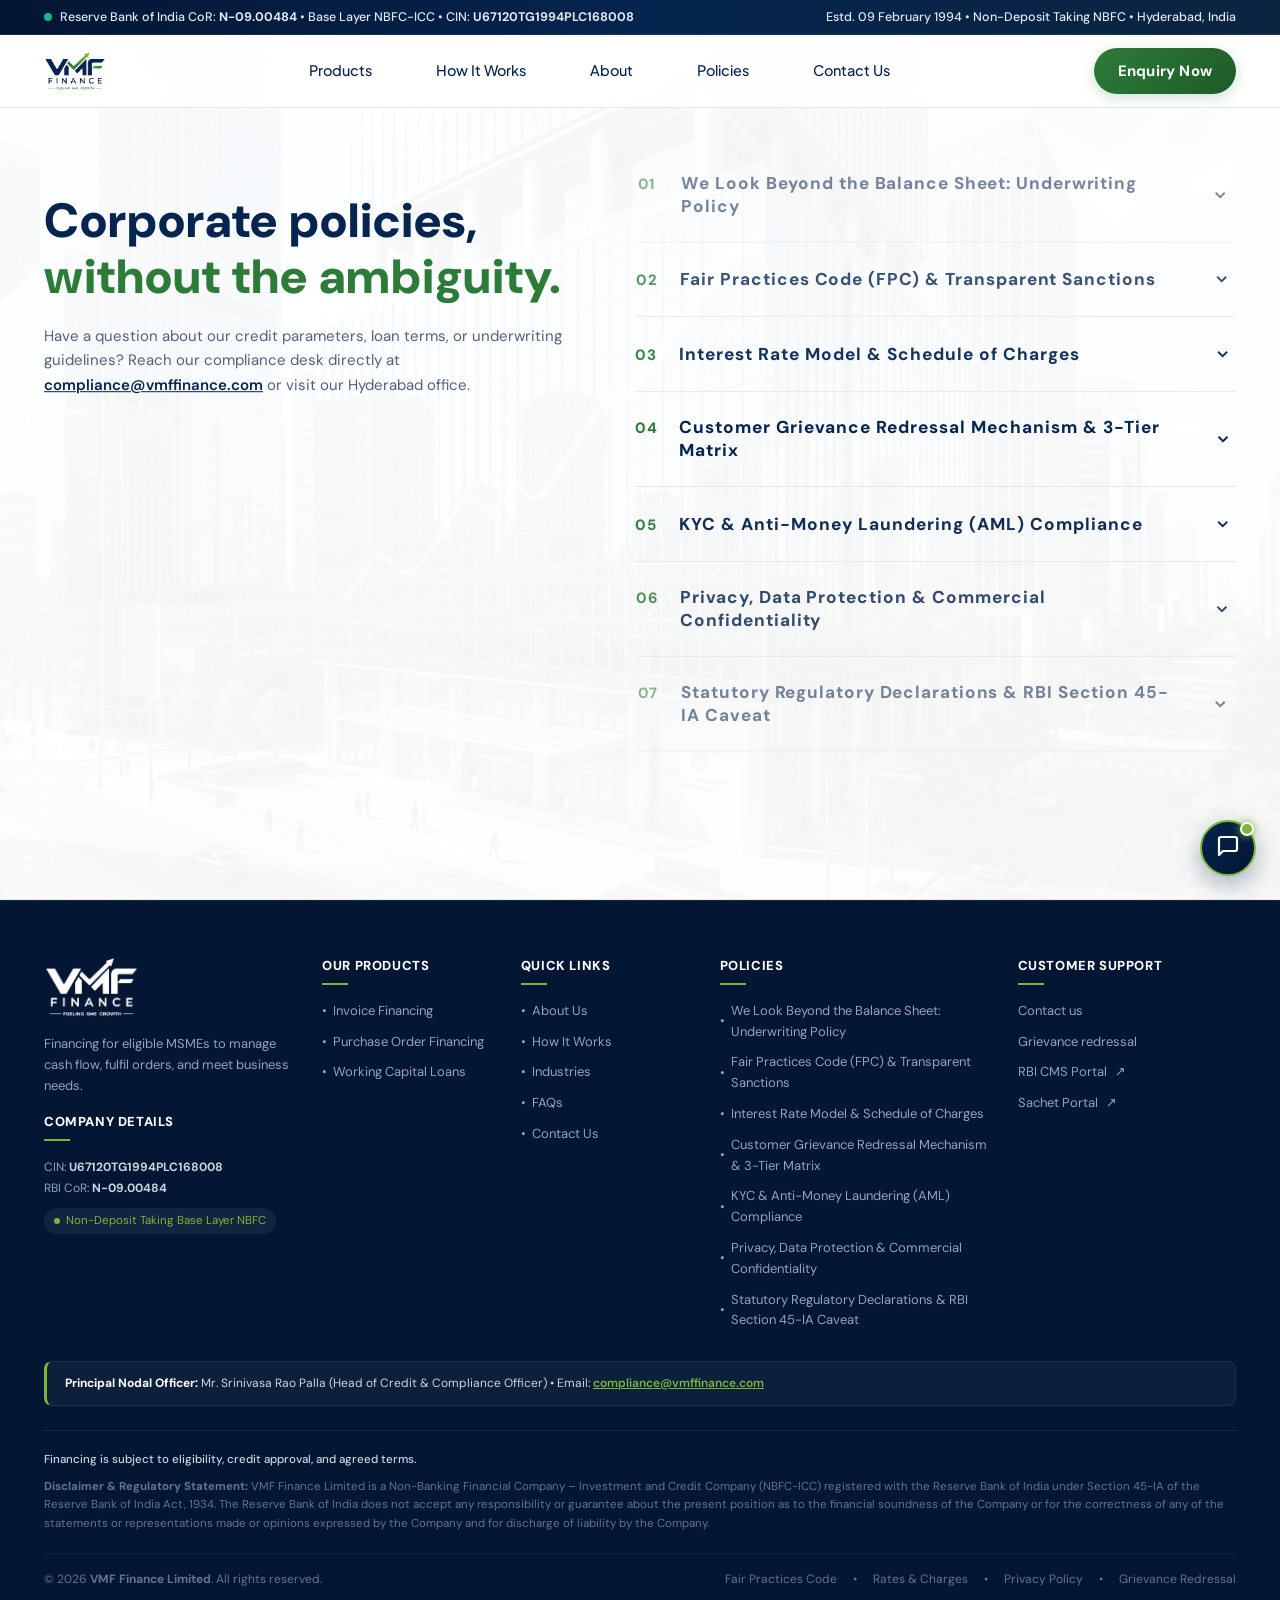
==== policies.html @ e8749fa3 "feat: complete modern fintech redesign for VMF Finance with Vercel configuration" ====
<!DOCTYPE html>
<html lang="en">
<head>
  <meta charset="UTF-8">
  <meta name="viewport" content="width=device-width, initial-scale=1.0">
  <title>Corporate Policies & Governance | VMF Finance Limited</title>
  <meta name="description" content="Official Corporate Policies, Fair Practices Code, Credit Underwriting Framework, and Grievance Redressal Mechanism of VMF Finance Limited, an RBI-registered NBFC-ICC.">
  <link rel="preconnect" href="https://fonts.googleapis.com">
  <link rel="preconnect" href="https://fonts.gstatic.com" crossorigin>
  <link href="https://fonts.googleapis.com/css2?family=DM+Sans:ital,opsz,wght@0,9..40,100..1000;1,9..40,100..1000&family=Plus+Jakarta+Sans:wght@400;500;600;700;800&display=swap" rel="stylesheet">
  <link rel="icon" type="image/svg+xml" href="favicon.svg">
  <link rel="stylesheet" href="styles.css">
  <link rel="stylesheet" href="fintech-modern.css">
  <script>
    if ('scrollRestoration' in history) {
      history.scrollRestoration = 'manual';
    }
    function handlePolicyHash() {
      if (window.location.hash) {
        try {
          const target = document.querySelector(window.location.hash);
          if (target && target.classList.contains('arc-accordion-item')) {
            document.querySelectorAll('.arc-accordion-item.open').forEach(el => el.classList.remove('open'));
            target.classList.add('open');
            setTimeout(() => {
              target.scrollIntoView({ behavior: 'smooth', block: 'center' });
            }, 300);
          }
        } catch (e) {}
      }
    }
    window.addEventListener('DOMContentLoaded', handlePolicyHash);
    window.addEventListener('hashchange', handlePolicyHash);
  </script>
</head>
<body>

  <!-- Fixed Header Wrapper: Transparent Navbar with Fixed Position on Scroll -->
  <div class="site-header-fixed" id="siteHeader">
    <!-- Top Regulatory Strip (Identical to Homepage) -->
    <aside class="top-strip">
      <div class="container top-flex">
        <div class="reg-tag">
          <span class="reg-dot"></span>
          <span>Reserve Bank of India CoR: <strong>N-09.00484</strong> • Base Layer NBFC-ICC • CIN: <strong>U67120TG1994PLC168008</strong></span>
        </div>
        <div>Estd. 09 February 1994 • Non-Deposit Taking NBFC • Hyderabad, India</div>
      </div>
    </aside>

    <!-- Fixed Navbar (Transparent Background, Persistent on Scroll) -->
    <header class="main-nav" id="mainNavbar">
      <div class="container nav-flex">
        <a href="index.html" class="brand" title="VMF Finance Limited">
          <img src="assets/vmf-logo-transparent.png" alt="VMF Finance Limited" class="brand-logo-img">
        </a>
        <nav class="nav-links" id="mainNavLinks">
          <a href="index.html#products" onclick="closeMobileNav()">Products</a>
          <a href="index.html#how-we-finance" onclick="closeMobileNav()">How It Works</a>
          <a href="index.html#about" onclick="closeMobileNav()">About</a>
          <a href="policies.html" class="active">Policies</a>
          <a href="index.html#contact" onclick="closeMobileNav()">Contact Us</a>
        </nav>
        <div class="nav-actions">
          <a href="index.html#contact" class="btn-cta header-enquiry-btn" style="text-decoration: none;"><span>Enquiry Now</span></a>
          <button class="mobile-toggle-btn" id="mobileToggleBtn" onclick="toggleMobileNav()" aria-label="Toggle navigation menu">
            <svg class="icon-hamburger" width="22" height="22" viewBox="0 0 24 24" fill="none" stroke="currentColor" stroke-width="2.2"><line x1="3" y1="6" x2="21" y2="6"/><line x1="3" y1="12" x2="21" y2="12"/><line x1="3" y1="18" x2="21" y2="18"/></svg>
            <svg class="icon-close" width="22" height="22" viewBox="0 0 24 24" fill="none" stroke="currentColor" stroke-width="2.2" style="display: none;"><line x1="18" y1="6" x2="6" y2="18"/><line x1="6" y1="6" x2="18" y2="18"/></svg>
          </button>
        </div>
      </div>
    </header>
  </div>

  <!-- ============================================================
       EXECUTIVE SPLIT ACCORDION POLICY SECTION (HOMEPAGE LIGHT STYLE)
       ============================================================ -->
  <main class="arc-split-section" id="policies">
    <div class="container">
      <div class="arc-split-grid">
        
        <!-- Left Column: Sticky Editorial Heading & Support Help -->
        <div class="arc-sticky-left">
          <h1 class="arc-headline">
            <span class="arc-headline-line">Corporate policies,</span>
            <span class="arc-headline-line arc-headline-highlight">without the ambiguity.</span>
          </h1>
          <p class="arc-subtext">
            Have a question about our credit parameters, loan terms, or underwriting guidelines? Reach our compliance desk directly at <a href="mailto:compliance@vmffinance.com">compliance@vmffinance.com</a> or visit our Hyderabad office.
          </p>

        </div>

        <!-- Right Column: Numbered Accordion List (01 to 07) (Dim-to-Bright Focus) -->
        <reveal-wrapper mode="focus" selector=".arc-accordion-item" class="arc-accordion-list">

          <!-- 01: Credit & Underwriting Policy -->
          <div class="arc-accordion-item" id="underwriting-policy">
            <button class="arc-accordion-header" onclick="toggleArcItem(this)">
              <div class="arc-title-group">
                <span class="arc-item-num">01</span>
                <h3 class="arc-item-title">We Look Beyond the Balance Sheet: Underwriting Policy</h3>
              </div>
              <div class="arc-chevron">
                <svg width="18" height="18" viewBox="0 0 24 24" fill="none" stroke="currentColor" stroke-width="2.5"><polyline points="6 9 12 15 18 9"/></svg>
              </div>
            </button>
            <div class="arc-accordion-body">
              <div class="arc-inner-clause">
                <strong>Cash-Flow & Transaction Discipline:</strong>
                A business's ability to generate cash flow, fulfil orders, collect receivables and meet repayment obligations is central to a sound credit assessment. VMF evaluates relevant commercial transactions, financial performance, banking conduct, buyer relationships and other applicable credit parameters.
              </div>
              <div class="arc-inner-clause">
                <strong>Multi-Factor Evaluation Criteria:</strong>
                We assess genuine commercial delivery proof, debtor creditworthiness, 12-month banking conduct, and cash-flow turnaround speed rather than relying solely on arbitrary physical real-estate collateral.
              </div>
              <div class="arc-inner-clause" style="font-size: 12.5px; color: var(--text-muted); background: var(--bg); padding: 12px; border-radius: 8px; border: 1px dashed var(--border); line-height: 1.5;">
                *Security, personal/corporate guarantees, receivable assignment and other credit support may be required depending on the facility structure. Every financing proposal is subject to due diligence, eligibility criteria, credit sanction, and mutually agreed documentation.
              </div>
            </div>
          </div>

          <!-- 02: Fair Practices Code & Transparent Sanction Standards -->
          <div class="arc-accordion-item" id="fair-practices-code">
            <button class="arc-accordion-header" onclick="toggleArcItem(this)">
              <div class="arc-title-group">
                <span class="arc-item-num">02</span>
                <h3 class="arc-item-title">Fair Practices Code (FPC) & Transparent Sanctions</h3>
              </div>
              <div class="arc-chevron">
                <svg width="18" height="18" viewBox="0 0 24 24" fill="none" stroke="currentColor" stroke-width="2.5"><polyline points="6 9 12 15 18 9"/></svg>
              </div>
            </button>
            <div class="arc-accordion-body">
              <div class="arc-inner-clause">
                <strong>Transparent Sanction Terms Mandate:</strong>
                Prior to executing any credit arrangement, every eligible borrower receives an individualized sanction schedule disclosing the sanctioned limit, effective Annual Percentage Rate (APR), itemized fees, tenure, and transparent repayment schedules. There are zero hidden costs.
              </div>
              <div class="arc-inner-clause">
                <strong>Non-Discriminatory & Transparent Lending:</strong>
                VMF does not discriminate on grounds of gender, caste, religion, or community. Loan terms and communications are provided in clear, understandable language.
              </div>
              <div class="arc-inner-clause">
                <strong>Ethical Recovery Standards:</strong>
                All collections and client communications are conducted strictly during standard business hours (08:00 to 19:00). We adhere to non-coercive recovery practices that strictly respect borrower dignity and personal privacy.
              </div>
            </div>
          </div>

          <!-- 03: Interest Rate Model & Schedule of Charges -->
          <div class="arc-accordion-item" id="interest-rate-policy">
            <button class="arc-accordion-header" onclick="toggleArcItem(this)">
              <div class="arc-title-group">
                <span class="arc-item-num">03</span>
                <h3 class="arc-item-title">Interest Rate Model & Schedule of Charges</h3>
              </div>
              <div class="arc-chevron">
                <svg width="18" height="18" viewBox="0 0 24 24" fill="none" stroke="currentColor" stroke-width="2.5"><polyline points="6 9 12 15 18 9"/></svg>
              </div>
            </button>
            <div class="arc-accordion-body">
              <div class="arc-inner-clause">
                <strong>Risk-Graduated Pricing:</strong>
                Interest rates are determined using a disciplined risk-based pricing framework incorporating cost of funds, borrower risk rating, transaction liquidity, and underlying debtor credit enhancement.
              </div>
              <div class="arc-inner-clause">
                <strong>Schedule of Indicative Charges:</strong>
                <div class="arc-table-responsive">
                  <table class="arc-table-light">
                    <thead>
                      <tr>
                        <th>Component</th>
                        <th>Computation Basis</th>
                        <th>Disclosure Standard</th>
                      </tr>
                    </thead>
                    <tbody>
                      <tr>
                        <td><strong>Interest Rate</strong></td>
                        <td>Annualized percentage tied to risk tier</td>
                        <td>Explicitly disclosed in Sanction Letter</td>
                      </tr>
                      <tr>
                        <td><strong>Processing Fee</strong></td>
                        <td>One-time upfront fee on sanctioned facility</td>
                        <td>Deducted upon disbursement or paid pre-closing</td>
                      </tr>
                      <tr>
                        <td><strong>Statutory Charges</strong></td>
                        <td>Stamp duty, Franking & ROC filing</td>
                        <td>At actuals backed by statutory receipts</td>
                      </tr>
                      <tr>
                        <td><strong>Default Charges</strong></td>
                        <td>Reasonable penal charges on overdue amounts</td>
                        <td>Non-compounded; no capitalization into principal</td>
                      </tr>
                    </tbody>
                  </table>
                </div>
              </div>
              <div class="arc-inner-clause">
                <strong>Fair Lending Regulatory Compliance:</strong>
                In strict compliance with RBI circulars on Fair Lending Practice, penalty for delayed payment is levied strictly as 'penal charges' and not as compounded penal interest added to the loan balance.
              </div>
            </div>
          </div>

          <!-- 04: Customer Grievance Redressal Mechanism & 3-Tier Escalation -->
          <div class="arc-accordion-item" id="grievance-redressal">
            <button class="arc-accordion-header" onclick="toggleArcItem(this)">
              <div class="arc-title-group">
                <span class="arc-item-num">04</span>
                <h3 class="arc-item-title">Customer Grievance Redressal Mechanism & 3-Tier Matrix</h3>
              </div>
              <div class="arc-chevron">
                <svg width="18" height="18" viewBox="0 0 24 24" fill="none" stroke="currentColor" stroke-width="2.5"><polyline points="6 9 12 15 18 9"/></svg>
              </div>
            </button>
            <div class="arc-accordion-body">
              <div class="arc-inner-clause">
                <strong>Structured 3-Tier Escalation Architecture:</strong>
                Borrowers may escalate unresolved queries, service issues, or dispute matters through our formal escalation framework:
              </div>
              <div class="arc-inner-clause">
                <div class="arc-table-responsive">
                  <table class="arc-table-light">
                    <thead>
                      <tr>
                        <th>Escalation Level</th>
                        <th>Designated Authority & Contact</th>
                        <th>Resolution SLA</th>
                      </tr>
                    </thead>
                    <tbody>
                      <tr>
                        <td><strong>Level 1: Operations Support</strong></td>
                        <td>Branch Desk / Operations Email:<br><code style="color: var(--green); font-weight: 700; background: var(--green-light); padding: 2px 6px; border-radius: 4px;">operations@vmffinance.com</code></td>
                        <td>Within 7 Working Days</td>
                      </tr>
                      <tr>
                        <td><strong>Level 2: Principal Nodal Officer</strong></td>
                        <td>
                          <strong>Mr. Srinivasa Rao Palla</strong> (Head of Credit & Compliance Officer)<br>
                          Email: <code style="color: var(--green); font-weight: 700; background: var(--green-light); padding: 2px 6px; border-radius: 4px;">compliance@vmffinance.com</code><br>
                          5th Floor, The Park View, Gachibowli, Hyderabad – 500032
                        </td>
                        <td>Within 15 Working Days</td>
                      </tr>
                      <tr>
                        <td><strong>Level 3: RBI Ombudsman</strong></td>
                        <td>
                          Reserve Bank of India Integrated Ombudsman Scheme<br>
                          Complaint Management System (CMS): <a href="https://cms.rbi.org.in" target="_blank" rel="noopener" style="color: var(--navy); text-decoration: underline; font-weight: 600;">https://cms.rbi.org.in</a>
                        </td>
                        <td>If unresolved within 30 days</td>
                      </tr>
                    </tbody>
                  </table>
                </div>
              </div>
            </div>
          </div>

          <!-- 05: KYC & Anti-Money Laundering (AML) Compliance -->
          <div class="arc-accordion-item" id="kyc-aml-policy">
            <button class="arc-accordion-header" onclick="toggleArcItem(this)">
              <div class="arc-title-group">
                <span class="arc-item-num">05</span>
                <h3 class="arc-item-title">KYC & Anti-Money Laundering (AML) Compliance</h3>
              </div>
              <div class="arc-chevron">
                <svg width="18" height="18" viewBox="0 0 24 24" fill="none" stroke="currentColor" stroke-width="2.5"><polyline points="6 9 12 15 18 9"/></svg>
              </div>
            </button>
            <div class="arc-accordion-body">
              <div class="arc-inner-clause">
                <strong>Customer Due Diligence (CDD) Standards:</strong>
                VMF complies with the Prevention of Money Laundering Act (PMLA), 2002 and RBI KYC Master Directions. Prior to credit sanction, all applicants must submit verified business registration (Certificate of Incorporation / Partnership Deed / Udyam Certificate), PAN, GSTIN, registered address proof, and identify Natural Persons qualifying as Ultimate Beneficial Owners (UBO).
              </div>
              <div class="arc-inner-clause">
                <strong>Ongoing Transaction Monitoring:</strong>
                Credit facilities are disbursed and repaid solely through verifiable institutional banking channels to prevent financial fraud and ensure complete commercial authenticity.
              </div>
            </div>
          </div>

          <!-- 06: Privacy, Data Protection & Commercial Confidentiality -->
          <div class="arc-accordion-item" id="privacy-policy">
            <button class="arc-accordion-header" onclick="toggleArcItem(this)">
              <div class="arc-title-group">
                <span class="arc-item-num">06</span>
                <h3 class="arc-item-title">Privacy, Data Protection & Commercial Confidentiality</h3>
              </div>
              <div class="arc-chevron">
                <svg width="18" height="18" viewBox="0 0 24 24" fill="none" stroke="currentColor" stroke-width="2.5"><polyline points="6 9 12 15 18 9"/></svg>
              </div>
            </button>
            <div class="arc-accordion-body">
              <div class="arc-inner-clause">
                <strong>Confidentiality of Commercial Information:</strong>
                We understand that trade invoices, supplier contracts, purchase orders, buyer lists, and bank statements represent sensitive commercial property. VMF maintains rigorous physical, technical, and operational safeguards to protect customer data.
              </div>
              <div class="arc-inner-clause">
                <strong>Restricted Information Sharing:</strong>
                Borrower financial records are accessed strictly for credit appraisal, facility servicing, statutory reporting to authorized Credit Information Companies (CIBIL, Experian, CRIF High Mark, Equifax), and compliance with judicial or regulatory authorities under applicable laws.
              </div>
            </div>
          </div>

          <!-- 07: Statutory RBI Regulatory Declarations & Section 45-IA Caveat -->
          <div class="arc-accordion-item" id="statutory-declarations">
            <button class="arc-accordion-header" onclick="toggleArcItem(this)">
              <div class="arc-title-group">
                <span class="arc-item-num">07</span>
                <h3 class="arc-item-title">Statutory Regulatory Declarations & RBI Section 45-IA Caveat</h3>
              </div>
              <div class="arc-chevron">
                <svg width="18" height="18" viewBox="0 0 24 24" fill="none" stroke="currentColor" stroke-width="2.5"><polyline points="6 9 12 15 18 9"/></svg>
              </div>
            </button>
            <div class="arc-accordion-body">
              <div class="arc-inner-clause">
                <strong>Corporate Identity & Statutory Registration:</strong><br>
                &bull; <strong>Legal Name:</strong> VMF Finance Limited<br>
                &bull; <strong>Corporate Identity Number (CIN):</strong> U67120TG1994PLC168008<br>
                &bull; <strong>RBI Certificate of Registration (CoR):</strong> N-09.00484<br>
                &bull; <strong>Date of Registration:</strong> 09 February 1994<br>
                &bull; <strong>Classification:</strong> Non-Banking Financial Company – Investment & Credit Company (NBFC-ICC), Non-Deposit Taking<br>
                &bull; <strong>Regulatory Layer:</strong> Base Layer under RBI Scale-Based Regulation
              </div>
              <div class="arc-inner-clause" style="background: var(--bg); padding: 14px; border-radius: 8px; border: 1px solid var(--border); font-size: 12.5px; color: var(--text-muted); line-height: 1.6;">
                <strong style="color: var(--navy);">Statutory Regulatory Oversight:</strong><br>
                Operating in strict adherence to Section 45-IA of the RBI Act, 1934 and Master Directions for Base Layer NBFC-ICCs. Formal regulatory disclaimers and statutory notices are permanently maintained in the institutional footnote below.
              </div>
            </div>
          </div>

        </reveal-wrapper>
      </div>
    </div>
  </main>

  <!-- ============================================================
       PERFECTED INSTITUTIONAL FOOTER
       ============================================================ -->
  <footer class="site-footer">
    <div class="container">
      <div class="footer-grid">
        <!-- Col 1: About VMF & Company Details -->
        <div>
          <div class="footer-brand">
            <img src="assets/vmf-logo-white.png" alt="VMF Finance Limited" class="footer-logo-img">
          </div>
          <p style="line-height: 1.6; margin-bottom: 16px; font-size: 13px; color: #94A3B8;">
            Financing for eligible MSMEs to manage cash flow, fulfil orders, and meet business needs.
          </p>
          <div class="footer-col-title" style="margin-top: 14px;">Company Details</div>
          <div style="font-size: 12px; color: #94A3B8; line-height: 1.7; margin-bottom: 10px;">
            CIN: <strong style="color: #CBD5E1;">U67120TG1994PLC168008</strong><br>
            RBI CoR: <strong style="color: #CBD5E1;">N-09.00484</strong>
          </div>
          <div style="display: inline-flex; align-items: center; gap: 6px; font-size: 11.5px; background: rgba(255,255,255,0.06); padding: 4px 10px; border-radius: 999px; color: var(--lime);">
            <span style="width: 6px; height: 6px; border-radius: 50%; background: var(--lime);"></span>
            Non-Deposit Taking Base Layer NBFC
          </div>
        </div>

        <!-- Col 2: Our Products -->
        <div>
          <div class="footer-col-title">Our Products</div>
          <ul class="footer-links-list">
            <li><a href="index.html#products"><span>&bull;</span> Invoice Financing</a></li>
            <li><a href="index.html#products"><span>&bull;</span> Purchase Order Financing</a></li>
            <li><a href="index.html#products"><span>&bull;</span> Working Capital Loans</a></li>
          </ul>
        </div>

        <!-- Col 3: Quick Links (Down by down vertical list) -->
        <div>
          <div class="footer-col-title">Quick Links</div>
          <ul class="footer-links-list">
            <li><a href="index.html#about"><span>&bull;</span> About Us</a></li>
            <li><a href="index.html#how-we-finance"><span>&bull;</span> How It Works</a></li>
            <li><a href="index.html#industries"><span>&bull;</span> Industries</a></li>
            <li><a href="index.html#faq"><span>&bull;</span> FAQs</a></li>
            <li><a href="index.html#contact"><span>&bull;</span> Contact Us</a></li>
          </ul>
        </div>

        <!-- Col 4: Policies -->
        <div>
          <div class="footer-col-title">Policies</div>
          <ul class="footer-links-list">
            <li><a href="policies.html#underwriting-policy"><span>&bull;</span> We Look Beyond the Balance Sheet: Underwriting Policy</a></li>
            <li><a href="policies.html#fair-practices-code"><span>&bull;</span> Fair Practices Code (FPC) &amp; Transparent Sanctions</a></li>
            <li><a href="policies.html#interest-rate-policy"><span>&bull;</span> Interest Rate Model &amp; Schedule of Charges</a></li>
            <li><a href="policies.html#grievance-redressal"><span>&bull;</span> Customer Grievance Redressal Mechanism &amp; 3-Tier Matrix</a></li>
            <li><a href="policies.html#kyc-aml-policy"><span>&bull;</span> KYC &amp; Anti-Money Laundering (AML) Compliance</a></li>
            <li><a href="policies.html#privacy-policy"><span>&bull;</span> Privacy, Data Protection &amp; Commercial Confidentiality</a></li>
            <li><a href="policies.html#statutory-declarations"><span>&bull;</span> Statutory Regulatory Declarations &amp; RBI Section 45-IA Caveat</a></li>
          </ul>
        </div>

        <!-- Col 5: Customer Support -->
        <div>
          <div class="footer-col-title">Customer support</div>
          <ul class="footer-links-list">
            <li><a href="index.html#contact">Contact us</a></li>
            <li><a href="#grievance-redressal">Grievance redressal</a></li>
            <li><a href="https://cms.rbi.org.in" target="_blank" rel="noopener noreferrer">RBI CMS Portal <span style="font-family: system-ui, sans-serif; font-size: 13px; margin-left: 2px;">↗</span></a></li>
            <li><a href="https://sachet.rbi.org.in" target="_blank" rel="noopener noreferrer">Sachet Portal <span style="font-family: system-ui, sans-serif; font-size: 13px; margin-left: 2px;">↗</span></a></li>
          </ul>
        </div>
      </div>
      <!-- Grievance Nodal Officer Highlight Strip -->
      <div class="footer-nodal-strip">
        <div>
          <strong>Principal Nodal Officer:</strong> Mr. Srinivasa Rao Palla (Head of Credit &amp; Compliance Officer) &bull; Email: <a href="mailto:compliance@vmffinance.com">compliance@vmffinance.com</a>
        </div>
      </div>

      <!-- Statutory Disclaimers -->
      <div class="footer-disclaimer-box">
        <p style="margin-bottom: 8px; color: #CBD5E1; font-weight: 500;">
          Financing is subject to eligibility, credit approval, and agreed terms.
        </p>
        <p style="margin-bottom: 0;">
          <strong>Disclaimer &amp; Regulatory Statement:</strong> VMF Finance Limited is a Non-Banking Financial Company – Investment and Credit Company (NBFC-ICC) registered with the Reserve Bank of India under Section 45-IA of the Reserve Bank of India Act, 1934. The Reserve Bank of India does not accept any responsibility or guarantee about the present position as to the financial soundness of the Company or for the correctness of any of the statements or representations made or opinions expressed by the Company and for discharge of liability by the Company.
        </p>
      </div>

      <!-- Sub-Footer Bottom Bar -->
      <div class="footer-bottom-bar">
        <div>
          &copy; 2026 <strong>VMF Finance Limited</strong>. All rights reserved.
        </div>
        <div class="footer-bottom-links">
          <a href="policies.html#fair-practices-code">Fair Practices Code</a>
          <span>&bull;</span>
          <a href="policies.html#interest-rate-policy">Rates &amp; Charges</a>
          <span>&bull;</span>
          <a href="policies.html#privacy-policy">Privacy Policy</a>
          <span>&bull;</span>
          <a href="policies.html#grievance-redressal">Grievance Redressal</a>
        </div>
      </div>
    </div>
  </footer>

  <!-- Application Modal -->
  <div class="modal-backdrop" id="appModal" onclick="closeModalOnBackdrop(event)">
    <div class="modal-dialog">
      <button class="modal-close" onclick="closeAppModal()">&times;</button>
      <div style="margin-bottom: 18px;">
        <h3 id="modalFacilityTitle" style="font-size: 22px; color: var(--navy); margin-top: 0;">Apply for MSME Financing</h3>
        <p style="font-size: 13px; color: var(--text-muted);">
          Our credit desk will review your submission and initiate transaction evaluation.
        </p>
      </div>

      <form onsubmit="handleModalSubmit(event)">
        <div class="form-group">
          <label>Selected Facility</label>
          <input type="text" id="modalFacilityInput" class="form-control" readonly style="font-weight: 700; color: var(--navy); background: #EEF2F6;">
        </div>

        <div class="form-row">
          <div class="form-group">
            <label>Business Name *</label>
            <input type="text" id="mBusinessName" class="form-control" placeholder="Company Legal Name" required>
          </div>
          <div class="form-group">
            <label>Contact Person *</label>
            <input type="text" id="mContactPerson" class="form-control" placeholder="Full Name" required>
          </div>
        </div>

        <div class="form-row">
          <div class="form-group">
            <label>Phone Number *</label>
            <input type="tel" id="mPhone" class="form-control" placeholder="+91 98765 43210" required>
          </div>
          <div class="form-group">
            <label>Required Funding Amount *</label>
            <input type="text" id="mFundingAmt" class="form-control" placeholder="e.g. ₹ 45 Lakhs" required>
          </div>
        </div>

        <div class="form-group">
          <label>City / State</label>
          <input type="text" id="mCity" class="form-control" placeholder="e.g. Hyderabad, Telangana">
        </div>

        <div style="font-size: 11.5px; color: var(--text-muted); margin-bottom: 18px;">
          ✓ Fully compliant with RBI regulatory disclosure mandates.
        </div>

        <button type="submit" class="btn-cta" style="width: 100%; justify-content: center; padding: 12px;"><span>Submit Request to Underwriting Desk</span></button>
      </form>
    </div>
  </div>

  <!-- Success Confirmation Modal -->
  <div class="modal-backdrop" id="successModal">
    <div class="modal-dialog" style="text-align: center; max-width: 400px; padding: 28px 24px;">
      <div style="width: 56px; height: 56px; background: var(--green-light); color: var(--green); border-radius: 50%; display: flex; align-items: center; justify-content: center; font-size: 28px; margin: 0 auto 16px auto;">
        ✓
      </div>
      <h3 style="font-size: 22px; color: var(--navy); margin-bottom: 8px;">Application Registered</h3>
      <p style="font-size: 14px; color: var(--text-muted); line-height: 1.6; margin-bottom: 16px;">
        Thank you for submitting your funding requirement to VMF Finance Limited. Our underwriting desk will evaluate your transaction details and reach out within 24–48 hours.
      </p>
      <div style="background: var(--bg); border: 1px dashed var(--border); border-radius: 8px; padding: 12px; font-size: 12px; color: var(--navy); margin-bottom: 20px;">
        Docket Reference: <strong id="successDocketId" style="color: var(--green);">VMF-APP-2026-8841</strong>
      </div>
      <button class="btn-cta" style="width: 100%; justify-content: center;" onclick="closeSuccessModal()">Close</button>
    </div>
  </div>

  <!-- ============================================================
       FLOATING INTERACTIVE CHATBOT (VMF FINANCING ASSISTANT)
       ============================================================ -->
  <div class="vmf-chatbot-widget" id="vmfChatbot">
    <!-- Trigger Button -->
    <button class="vmf-chat-trigger" id="vmfChatTrigger" onclick="toggleChatbot()" aria-label="Open VMF Assistant">
      <div id="chatTriggerIcon">
        <svg width="24" height="24" viewBox="0 0 24 24" fill="none" stroke="currentColor" stroke-width="2.2" stroke-linecap="round" stroke-linejoin="round">
          <path d="M21 15a2 2 0 0 1-2 2H7l-4 4V5a2 2 0 0 1 2-2h14a2 2 0 0 1 2 2z"></path>
        </svg>
      </div>
      <span class="chat-trigger-pulse"></span>
    </button>

    <!-- Chat Window Modal -->
    <div class="vmf-chat-window" id="vmfChatWindow" style="display: none;">
      <div class="chat-header">
        <div class="chat-header-info">
          <div class="chat-bot-avatar">
            <svg width="20" height="20" viewBox="0 0 24 24" fill="none" stroke="#FFFFFF" stroke-width="2.2"><path d="M12 2a2 2 0 0 1 2 2v2a2 2 0 0 1-2 2 2 2 0 0 1-2-2V4a2 2 0 0 1 2-2z"/><rect x="4" y="8" width="16" height="12" rx="2"/><circle cx="9" cy="13" r="1.5" fill="#7BB638"/><circle cx="15" cy="13" r="1.5" fill="#7BB638"/><path d="M9 17h6"/></svg>
          </div>
          <div>
            <div class="chat-bot-title">VMF Finance Assistant</div>
            <div class="chat-bot-status"><span class="chat-online-dot"></span> Online &bull; Instant Support</div>
          </div>
        </div>
        <button class="chat-close-btn" onclick="toggleChatbot()" aria-label="Close Chat">
          <svg width="18" height="18" viewBox="0 0 24 24" fill="none" stroke="currentColor" stroke-width="2.5"><line x1="18" y1="6" x2="6" y2="18"/><line x1="6" y1="6" x2="18" y2="18"/></svg>
        </button>
      </div>

      <div class="chat-messages" id="chatMessages">
        <div class="chat-msg bot-msg">
          <div class="chat-bubble">
            <strong>Hello! 👋 Welcome to VMF Finance.</strong><br>
            How can I help you today? Explore our 3 financing products, check required documents, or ask any doubts about eligibility and process.
          </div>
        </div>

        <div class="chat-quick-chips" id="chatQuickChips">
          <button type="button" class="chat-chip" onclick="handleQuickChip('products')">💼 Our 3 Products</button>
          <button type="button" class="chat-chip" onclick="handleQuickChip('invoice')">📄 Invoice Financing</button>
          <button type="button" class="chat-chip" onclick="handleQuickChip('po')">📦 PO Financing</button>
          <button type="button" class="chat-chip" onclick="handleQuickChip('wc')">⚡ Working Capital</button>
          <button type="button" class="chat-chip" onclick="handleQuickChip('docs')">📑 Documents Needed</button>
          <button type="button" class="chat-chip" onclick="handleQuickChip('eligibility')">🎯 Eligibility</button>
          <button type="button" class="chat-chip" onclick="handleQuickChip('rates')">📈 Rates &amp; Terms</button>
          <button type="button" class="chat-chip" onclick="handleQuickChip('apply')">🚀 Apply Now</button>
        </div>
      </div>

      <form class="chat-input-bar" id="chatForm" onsubmit="handleChatSubmit(event)">
        <input type="text" id="chatUserInput" placeholder="Type your question or doubt..." autocomplete="off">
        <button type="submit" class="chat-send-btn" aria-label="Send">
          <svg width="16" height="16" viewBox="0 0 24 24" fill="none" stroke="currentColor" stroke-width="2.2"><line x1="22" y1="2" x2="11" y2="13"/><polygon points="22 2 15 22 11 13 2 9 22 2"/></svg>
        </button>
      </form>
    </div>
  </div>

  <!-- Smooth Scroll & Animation Libraries (Lenis & GSAP) -->
  <script src="assets/lenis.min.js"></script>
  <script src="assets/gsap.min.js"></script>
  <script src="assets/ScrollTrigger.min.js"></script>
  <script src="assets/CustomEase.min.js"></script>
  <script src="script.js"></script>
</body>
</html>
---- styles.css ----
/* ==========================================================================
   VMF FINANCE LIMITED - STYLE A: STICKY SPLIT-SCROLL ARCHITECTURE
   Strict Corporate VMF Color Palette:
     - Deep Navy: #05244F (Primary), #031633 (Dark), #0C3875 (Light)
     - Growth Green: #2D7B39 (Growth), #1E5B27 (Dark), #EAF5EC (Light)
     - Lime Accent: #7BB638 (Accent), #5D9125 (Dark), #F2F9E8 (Light)
     - Neutrals: #0F172A (Text Dark), #334155 (Body), #52627A (Muted)
                 #E2E8F0 (Border), #CBD5E1 (Border Focus), #F8FAFC (BG), #FFFFFF (Surface)
   ========================================================================== */

:root {
  --bg: #FFFFFF;
  --surface: #FFFFFF;
  --navy: #05244F;
  --navy-dark: #031633;
  --navy-light: #0C3875;
  --green: #2D7B39;
  --green-dark: #1E5B27;
  --green-light: #EAF5EC;
  --lime: #7BB638;
  --lime-dark: #5D9125;
  --lime-light: #F2F9E8;
  --text: #0F172A;
  --text-body: #334155;
  --text-muted: #52627A;
  --border: #E2E8F0;
  --border-focus: #CBD5E1;
  --shadow-sm: 0 2px 6px rgba(5, 36, 79, 0.04);
  --shadow: 0 10px 25px -5px rgba(5, 36, 79, 0.08);
  --shadow-hover: 0 18px 36px -6px rgba(5, 36, 79, 0.12);
  --font-h: 'DM Sans', -apple-system, BlinkMacSystemFont, 'Segoe UI', Roboto, sans-serif;
  --font-b: 'DM Sans', -apple-system, BlinkMacSystemFont, 'Segoe UI', Roboto, sans-serif;
  --font-body: 'DM Sans', -apple-system, BlinkMacSystemFont, 'Segoe UI', Roboto, sans-serif;
  --radius-sm: 6px;
  --radius-md: 12px;
  --radius-lg: 18px;
}

/* Base & Reset - Universal DM Sans Typography */
*,
*::before,
*::after {
  margin: 0;
  padding: 0;
  box-sizing: border-box;
  font-family: 'DM Sans', -apple-system, BlinkMacSystemFont, 'Segoe UI', Roboto, sans-serif;
}

html,
body,
button,
input,
select,
textarea,
optgroup {
  font-family: 'DM Sans', -apple-system, BlinkMacSystemFont, 'Segoe UI', Roboto, sans-serif;
}

html {
  scroll-behavior: smooth;
  font-size: 16px;
  overflow-x: hidden;
  width: 100%;
}

body {
  font-family: var(--font-b);
  background: var(--bg);
  color: var(--text-body);
  line-height: 1.6;
  -webkit-font-smoothing: antialiased;
  overflow-x: hidden;
  width: 100%;
}

h1,
h2,
h3,
h4,
h5 {
  font-family: var(--font-h);
  color: var(--navy);
  line-height: 1.2;
  font-weight: 850;
  letter-spacing: 1px !important;
}

/* Universal Section Headings 1px Letter Spacing */
.section-title,
.two-line-title,
.hero-h1,
.hero-h1-line,
.social-proof-title,
.contact-v2-title,
.contact-v2-card-title,
.prefooter-rect-title,
.prod-3d-card h3,
.pillar-card h4,
.step-title,
.about-val-name,
.faq-question,
.governance-title {
  letter-spacing: 1px !important;
}

a {
  color: var(--navy);
  text-decoration: none;
  transition: color 0.2s ease;
}

a:hover {
  color: var(--green);
}

/* Container & Sections */
.container {
  max-width: 1240px;
  margin: 0 auto;
  padding: 0 24px;
}

.section {
  padding: 65px 0;
  border-bottom: 1px solid var(--border);
  position: relative;
  width: 100%;
}

/* Style Chips & Badges */
.style-chip {
  display: inline-flex;
  align-items: center;
  gap: 6px;
  background: var(--lime-light);
  color: var(--green-dark);
  border: 1px solid #D6EBB8;
  padding: 5px 14px;
  border-radius: 999px;
  font-size: 11px;
  font-weight: 800;
  text-transform: uppercase;
  letter-spacing: 0.5px;
  margin-bottom: 14px;
}

.style-chip-navy {
  background: var(--navy);
  color: var(--lime);
  border: 1px solid var(--navy-light);
}

/* Fixed Header System: Persistent on Scroll with Transparent Background */
.site-header-fixed {
  position: fixed;
  top: 0;
  left: 0;
  right: 0;
  width: 100%;
  z-index: 1000;
  transition: transform 0.25s ease;
}

/* Regulatory Top Strip */
.top-strip {
  background: var(--navy-dark);
  color: #CBD5E1;
  font-size: 12px;
  padding: 8px 0;
  border-bottom: 1px solid rgba(255, 255, 255, 0.08);
  transition: max-height 0.25s ease, opacity 0.25s ease, padding 0.25s ease;
  overflow: hidden;
  max-height: 45px;
}

.site-header-fixed.nav-scrolled .top-strip {
  max-height: 0;
  opacity: 0;
  padding: 0;
  border-bottom: none;
}

.top-flex {
  display: flex;
  justify-content: space-between;
  align-items: center;
  flex-wrap: wrap;
  gap: 10px;
}

.reg-tag {
  display: inline-flex;
  align-items: center;
  gap: 8px;
}

.reg-dot {
  width: 7px;
  height: 7px;
  background: var(--lime);
  border-radius: 50%;
  box-shadow: 0 0 6px var(--lime);
}

/* Fixed Navbar (Transparent Background on Top and on Scroll) */
.main-nav {
  background: transparent;
  backdrop-filter: blur(12px);
  -webkit-backdrop-filter: blur(12px);
  border-bottom: 1px solid rgba(226, 232, 240, 0.35);
  padding: 13px 0;
  width: 100%;
  transition: padding 0.25s cubic-bezier(0.16, 1, 0.3, 1), border-color 0.25s ease, box-shadow 0.25s ease;
}

.site-header-fixed.nav-scrolled .main-nav,
.main-nav.nav-scrolled {
  background: transparent !important;
  backdrop-filter: blur(16px);
  -webkit-backdrop-filter: blur(16px);
  padding: 8px 0;
  border-bottom: 1px solid rgba(226, 232, 240, 0.65);
  box-shadow: 0 4px 20px rgba(5, 36, 79, 0.05);
}

/* Persistent Header Entering Footer: Pure solid white backdrop to guarantee 100% logo and nav contrast */
.site-header-fixed.nav-over-footer .main-nav,
.main-nav.nav-over-footer {
  background: #FFFFFF !important;
  backdrop-filter: blur(20px) !important;
  -webkit-backdrop-filter: blur(20px) !important;
  border-bottom: 1px solid rgba(226, 232, 240, 0.95) !important;
  box-shadow: 0 6px 26px rgba(5, 36, 79, 0.16) !important;
}

.site-header-fixed.nav-over-footer .brand-logo-img,
.main-nav.nav-over-footer .brand-logo-img {
  opacity: 1 !important;
  filter: none !important;
}

.site-header-fixed.nav-over-footer .nav-links a {
  color: var(--navy, #082751) !important;
}

.site-header-fixed.nav-over-footer .mobile-toggle-btn {
  color: var(--navy, #082751) !important;
}

.nav-flex {
  display: flex;
  justify-content: space-between;
  align-items: center;
}

.brand {
  display: flex;
  align-items: center;
  text-decoration: none;
}

.brand-logo-img {
  height: 70px;
  width: auto;
  display: block;
  object-fit: contain;
  transition: transform 0.2s ease, opacity 0.2s ease;
  image-rendering: -webkit-optimize-contrast;
}

.brand:hover .brand-logo-img {
  opacity: 0.92;
  transform: translateY(-1px);
}

.brand-logo-sq {
  width: 42px;
  height: 42px;
  background: var(--navy);
  border-radius: 10px;
  display: flex;
  align-items: center;
  justify-content: center;
  font-family: var(--font-h);
  font-weight: 800;
  color: var(--lime);
  font-size: 22px;
  border: 2px solid var(--lime);
  box-shadow: 0 2px 8px rgba(5, 36, 79, 0.15);
}

.brand-text-col {
  display: flex;
  flex-direction: column;
}

.brand-name {
  font-family: var(--font-h);
  font-size: 20px;
  font-weight: 800;
  color: var(--navy);
  letter-spacing: -0.2px;
  line-height: 1.1;
}

.brand-sub {
  font-size: 11px;
  font-weight: 600;
  color: var(--green);
  letter-spacing: 0.4px;
}

.nav-links {
  display: flex;
  gap: 36px;
  align-items: center;
}

.nav-links a {
  font-size: 16.5px;
  font-weight: 600;
  color: var(--navy);
  text-decoration: none;
  transition: all 0.2s ease;
  position: relative;
  padding: 6px 0;
}

.nav-links a::after {
  content: '';
  position: absolute;
  bottom: 0;
  left: 0;
  width: 0%;
  height: 2px;
  background: var(--lime);
  transition: width 0.2s ease;
}

.nav-links a:hover,
.nav-links a.active {
  color: var(--green);
}

.nav-links a:hover::after,
.nav-links a.active::after {
  width: 100%;
}

.nav-actions {
  display: flex;
  align-items: center;
  gap: 12px;
}

.nav-actions .header-enquiry-btn,
.nav-actions .btn-cta {
  padding: 11px 24px;
  font-size: 15px;
  font-weight: 700;
  border-radius: 999px;
  letter-spacing: 0.2px;
  box-shadow: 0 4px 14px rgba(45, 123, 57, 0.22);
}

/* Mobile Toggle Button */
.mobile-toggle-btn {
  display: none;
  background: transparent;
  border: 1px solid var(--border);
  border-radius: 8px;
  width: 40px;
  height: 40px;
  align-items: center;
  justify-content: center;
  color: var(--navy);
  cursor: pointer;
  padding: 0;
  transition: all 0.2s ease;
}

.mobile-toggle-btn:hover {
  background: var(--bg);
  border-color: var(--border-focus);
}


/* Button Components with Micro-Animations */
.btn-cta {
  background: var(--green);
  color: #FFFFFF;
  padding: 10px 22px;
  border-radius: 8px;
  font-weight: 700;
  font-size: 13px;
  text-decoration: none;
  transition: transform 0.22s cubic-bezier(0.16, 1, 0.3, 1), box-shadow 0.22s ease, background 0.22s ease;
  border: none;
  cursor: pointer;
  display: inline-flex;
  align-items: center;
  gap: 8px;
  position: relative;
  overflow: hidden;
}

.btn-cta::after {
  content: '';
  position: absolute;
  top: -50%;
  left: -75%;
  width: 50%;
  height: 200%;
  background: linear-gradient(90deg, transparent, rgba(255, 255, 255, 0.3), transparent);
  transform: rotate(25deg);
  transition: left 0.65s cubic-bezier(0.16, 1, 0.3, 1);
  pointer-events: none;
}

.btn-cta:hover::after {
  left: 140%;
}

.btn-cta:hover,
.header-enquiry-btn:hover,
.nav-actions a.btn-cta:hover {
  background: var(--green-dark);
  color: #FFFFFF !important;
  box-shadow: 0 6px 18px rgba(45, 123, 57, 0.35);
  transform: translateY(-2px);
}

.btn-cta:active {
  transform: scale(0.97);
}

.btn-cta svg {
  transition: transform 0.25s cubic-bezier(0.16, 1, 0.3, 1);
}

.btn-cta:hover svg {
  transform: translateX(4px);
  stroke: #FFFFFF !important;
  color: #FFFFFF !important;
}

.btn-cta,
.btn-cta span,
.header-enquiry-btn,
.header-enquiry-btn span {
  color: #FFFFFF !important;
}

.btn-cta:hover,
.btn-cta:hover span,
.header-enquiry-btn:hover,
.header-enquiry-btn:hover span,
.btn-cta:focus,
.header-enquiry-btn:focus,
.nav-actions a.btn-cta:hover,
.nav-actions a.btn-cta:hover span {
  color: #FFFFFF !important;
}

.btn-cta svg,
.header-enquiry-btn svg,
.btn-cta:hover svg,
.header-enquiry-btn:hover svg {
  stroke: #FFFFFF !important;
  color: #FFFFFF !important;
}


.btn-outline {
  background: transparent;
  color: var(--navy);
  border: 1.5px solid var(--navy);
  padding: 9px 20px;
  border-radius: 8px;
  font-weight: 700;
  font-size: 13px;
  text-decoration: none;
  transition: all 0.22s cubic-bezier(0.16, 1, 0.3, 1);
  cursor: pointer;
  display: inline-flex;
  align-items: center;
  gap: 8px;
}

.btn-outline:hover {
  background: var(--navy);
  color: #FFFFFF;
  transform: translateY(-2px);
  box-shadow: 0 4px 14px rgba(5, 36, 79, 0.15);
}

.btn-outline:active {
  transform: scale(0.97);
}

/* ============================================================
   STICKY SPLIT-SCROLL CORE ARCHITECTURE
   ============================================================ */
.sticky-split-grid {
  display: grid;
  grid-template-columns: 0.9fr 1.1fr;
  gap: 55px;
  align-items: start;
}

.sticky-col {
  position: sticky;
  top: 90px;
  padding-right: 15px;
}

.sticky-col h2 {
  font-family: var(--font-h);
  font-size: 36px;
  font-weight: 800;
  color: var(--navy);
  margin-bottom: 14px;
  letter-spacing: -0.5px;
}

.sticky-col p {
  font-size: 15px;
  color: var(--text-muted);
  line-height: 1.65;
  margin-bottom: 24px;
}

.sticky-info-card {
  background: var(--surface);
  border: 1px solid var(--border);
  border-left: 4px solid var(--green);
  padding: 20px;
  border-radius: var(--radius-md);
  font-size: 13px;
  line-height: 1.6;
  box-shadow: var(--shadow-sm);
  margin-bottom: 24px;
}

.sticky-info-card strong {
  color: var(--navy);
  display: block;
  margin-bottom: 4px;
  font-size: 14px;
}

/* Scrolling Cards Column */
.scroll-cards-col {
  display: flex;
  flex-direction: column;
  gap: 22px;
}

.scroll-card {
  background: var(--surface);
  border: 1px solid var(--border);
  border-radius: var(--radius-md);
  padding: 28px;
  box-shadow: var(--shadow-sm);
  border-left: 4px solid var(--navy);
  transition: all 0.25s ease;
}

.scroll-card:hover {
  transform: translateX(6px);
  border-left-color: var(--lime);
  box-shadow: var(--shadow);
}

.scroll-card-num {
  font-size: 11px;
  font-weight: 800;
  color: var(--green);
  text-transform: uppercase;
  letter-spacing: 0.5px;
  margin-bottom: 6px;
}

.scroll-card h4 {
  font-family: var(--font-h);
  font-size: 20px;
  color: var(--navy);
  margin-bottom: 8px;
}

.scroll-card p {
  font-size: 14px;
  color: var(--text-muted);
  line-height: 1.6;
}

/* Core Lending Pillars Grid */
.pillars-grid {
  display: grid;
  grid-template-columns: repeat(3, 1fr);
  gap: 24px;
}

.pillar-card {
  background: var(--surface);
  border: 1px solid var(--border);
  border-radius: var(--radius-md);
  padding: 24px 26px;
  box-shadow: var(--shadow-sm);
  border-left: 4px solid var(--green);
  transition: transform 0.28s cubic-bezier(0.16, 1, 0.3, 1), box-shadow 0.28s ease, border-left-color 0.28s ease;
  display: flex;
  flex-direction: column;
}

.pillar-card:hover {
  transform: translateY(-4px);
  border-left-color: var(--lime);
  box-shadow: var(--shadow);
}

.pillar-card h4 {
  font-family: var(--font-h);
  font-size: 17.5px;
  font-weight: 700;
  color: var(--navy);
  margin-bottom: 8px;
  line-height: 1.3;
}

.pillar-card p {
  font-size: 14px;
  color: var(--text-muted);
  line-height: 1.55;
  margin: 0;
}

/* ============================================================
   SECTION 1: HERO & CASH VELOCITY ENGINE (WITH FINANCE BACKDROP)
   ============================================================ */
.hero-sec {
  min-height: 100vh;
  height: 100vh;
  display: flex;
  align-items: center;
  justify-content: center;
  box-sizing: border-box;
  padding: 100px 0 20px 0;
  background: linear-gradient(180deg, #FFFFFF 0%, #F8FAFC 100%);
  border-bottom: none !important;
  position: relative;
  overflow: hidden;
  width: 100%;
}

.hero-sec .container {
  width: 100%;
  max-width: 1360px;
}

/* Low-Opacity Finance Background */
.hero-sec::before {
  content: '';
  position: absolute;
  inset: 0;
  background-image: url('assets/finance-bg.jpg');
  background-size: cover;
  background-position: center;
  background-repeat: no-repeat;
  opacity: 0.07;
  pointer-events: none;
  z-index: 0;
  -webkit-mask-image: linear-gradient(to bottom, #000 50%, transparent 100%);
  mask-image: linear-gradient(to bottom, #000 50%, transparent 100%);
}

/* ============================================================
   HERO-TO-PRODUCTS SEAMLESS BLUR & GRADIENT TRANSITION
   ============================================================ */
/* Seamless Blur & Gradient Layer: Eliminates any visible seam/line between Hero and Sections */
.hero-bottom-white-layer {
  position: absolute;
  bottom: 0;
  left: 0;
  right: 0;
  height: 160px;
  background: linear-gradient(
    to bottom,
    rgba(255, 255, 255, 0) 0%,
    rgba(255, 255, 255, 0.40) 30%,
    rgba(255, 255, 255, 0.75) 60%,
    rgba(224, 238, 248, 0.28) 85%,
    rgba(224, 238, 248, 0.40) 100%
  );
  backdrop-filter: blur(10px);
  -webkit-backdrop-filter: blur(10px);
  pointer-events: none;
  z-index: 2;
}

/* Hero Bottom Glow Blur Divider */
.hero-bottom-glow-divider {
  position: absolute;
  bottom: -20px;
  left: 50%;
  transform: translateX(-50%);
  width: 100%;
  max-width: 860px;
  height: 130px;
  display: flex;
  align-items: center;
  justify-content: center;
  pointer-events: none;
  z-index: 3;
}

.hero-bottom-glow-img {
  width: 100%;
  max-width: 780px;
  height: auto;
  object-fit: contain;
  opacity: 1;
  pointer-events: none;
  user-select: none;
  filter: drop-shadow(0 0 25px #FFFFFF);
}

/* Atmospheric Ambient Glow behind Cash Velocity Simulator */
.hero-sec::after {
  content: '';
  position: absolute;
  top: 15%;
  right: 5%;
  width: 480px;
  height: 480px;
  background: radial-gradient(circle, rgba(123, 182, 56, 0.12) 0%, rgba(45, 123, 57, 0.04) 40%, transparent 70%);
  border-radius: 50%;
  filter: blur(40px);
  pointer-events: none;
  z-index: 0;
  animation: heroAuraPulse 8s ease-in-out infinite alternate;
}

.hero-grid {
  position: relative;
  z-index: 1;
  display: grid;
  grid-template-columns: 0.88fr 1.12fr;
  gap: 48px;
  align-items: center;
  width: 100%;
}

@keyframes heroAuraPulse {
  0% {
    transform: scale(1) translate(0, 0);
    opacity: 0.7;
  }

  100% {
    transform: scale(1.15) translate(-15px, 15px);
    opacity: 1;
  }
}

/* Hero Entrance Sequence */
.hero-badge-entrance {
  animation: heroFadeUp 0.6s cubic-bezier(0.16, 1, 0.3, 1) both;
  text-transform: none;
  font-size: 13px;
  font-weight: 600;
  letter-spacing: 0;
  padding: 6px 16px;
  background: #EDF7E6;
  color: var(--green);
  border: 1px solid rgba(123, 182, 56, 0.35);
  margin-bottom: 18px;
}

.hero-h1-entrance {
  animation: heroFadeUp 0.7s 0.1s cubic-bezier(0.16, 1, 0.3, 1) both;
}

.hero-p-entrance {
  animation: heroFadeUp 0.7s 0.2s cubic-bezier(0.16, 1, 0.3, 1) both;
}

/* Hero Facility Scope & Starting Amount Highlight */
.hero-highlight-point {
  margin: 0 0 40px 0;
  display: flex;
  flex-direction: column;
  gap: 10px;
}

.hero-starting-text {
  font-size: 16.5px;
  font-weight: 600;
  color: var(--navy);
  letter-spacing: -0.1px;
  display: inline-flex;
  align-items: baseline;
  gap: 6px;
}

.hero-starting-text .hero-amount-val {
  color: #2D7B39;
  font-size: 19px;
  font-weight: 800;
  letter-spacing: -0.3px;
}

.hero-facilities-line {
  font-size: 13.5px;
  font-weight: 600;
  color: var(--text-muted);
  display: flex;
  align-items: center;
  gap: 8px;
  padding-left: 2px;
  letter-spacing: 0.2px;
}

.hero-facilities-line .sep-dot {
  color: var(--green);
  font-weight: 800;
}

.hero-cta-entrance {
  margin-bottom: 40px;
  animation: heroFadeUp 0.7s 0.3s cubic-bezier(0.16, 1, 0.3, 1) both;
}

.hero-badges-entrance {
  animation: heroFadeUp 0.7s 0.4s cubic-bezier(0.16, 1, 0.3, 1) both;
}

.hero-card-entrance {
  animation: heroSlideIn 0.85s 0.25s cubic-bezier(0.16, 1, 0.3, 1) both;
}

@keyframes heroFadeUp {
  from {
    opacity: 0;
    transform: translateY(24px);
  }

  to {
    opacity: 1;
    transform: translateY(0);
  }
}

@keyframes heroSlideIn {
  from {
    opacity: 0;
    transform: translateY(32px) scale(0.97);
  }

  to {
    opacity: 1;
    transform: translateY(0) scale(1);
  }
}

.hero-h1 {
  font-family: var(--font-h);
  font-size: clamp(34px, 3.8vw, 50px);
  font-weight: 850;
  line-height: 1.1;
  color: var(--green);
  margin-bottom: 32px;
  letter-spacing: -0.035em;
}

.hero-h1 scramble-text {
  display: flex;
  flex-direction: column;
  gap: 0;
}

.hero-h1 span {
  color: var(--green);
}

.hero-h1 .hero-h1-highlight,
.hero-h1 .hero-h1-highlight span,
.hero-h1 .hero-h1-highlight .scramble-char,
.hero-h1 .hero-h1-highlight .scramble-word {
  color: var(--navy) !important;
}

.hero-h1-line {
  display: block;
  white-space: nowrap;
  line-height: 1.1;
  margin: 0;
  padding: 0;
}

.hero-h1-line+.hero-h1-line {
  margin-top: 0;
}

.hero-p {
  font-size: 18.5px;
  color: var(--text-muted);
  line-height: 1.62;
  margin-bottom: 40px;
  max-width: 540px;
}

.hero-badges-row {
  display: flex;
  align-items: center;
  gap: 22px;
  margin-top: 0;
  flex-wrap: wrap;
}

.h-badge-item {
  display: flex;
  align-items: center;
  gap: 8px;
  font-size: 13.5px;
  font-weight: 600;
  color: var(--navy);
}

.h-badge-dot {
  width: 7px;
  height: 7px;
  border-radius: 50%;
  background: var(--green, #2D7B39);
  display: inline-block;
  flex-shrink: 0;
  box-shadow: 0 0 6px rgba(45, 123, 57, 0.45);
}

.h-badge-icon {
  color: var(--green);
  display: inline-flex;
  align-items: center;
  justify-content: center;
  flex-shrink: 0;
}

/* Velocity Card */
.velocity-card {
  background: #FFFFFF;
  border: 2px solid var(--lime);
  border-radius: 20px;
  padding: 28px 28px;
  box-shadow: 0 10px 30px rgba(5, 36, 79, 0.06);
  position: relative;
}

.velocity-header {
  margin-bottom: 18px;
}

.velocity-header h3 {
  font-family: var(--font-h);
  font-size: 24px;
  font-weight: 800;
  color: var(--navy);
  margin-bottom: 4px;
  letter-spacing: -0.3px;
}

.velocity-header p {
  font-size: 13.5px;
  color: #64748B;
}

.sim-tabs-row {
  display: flex;
  gap: 8px;
  margin-bottom: 20px;
}

.sim-tab-btn {
  padding: 7px 18px;
  border-radius: 999px;
  border: 1px solid transparent;
  background: #F1F5F9;
  color: #334155;
  font-size: 13px;
  font-weight: 500;
  cursor: pointer;
  transition: all 0.2s ease;
  font-family: var(--font-b);
}

.sim-tab-btn:hover {
  background: #E2E8F0;
}

.sim-tab-btn.active {
  background: var(--navy);
  color: #FFFFFF;
  font-weight: 600;
}

.slider-row {
  margin-bottom: 18px;
}

.slider-label {
  display: flex;
  justify-content: space-between;
  align-items: center;
  font-size: 13.5px;
  font-weight: 600;
  color: var(--navy);
  margin-bottom: 8px;
}

.slider-input {
  width: 100%;
  height: 6px;
  border-radius: 999px;
  background: #E2E8F0;
  outline: none;
  -webkit-appearance: none;
  cursor: pointer;
}

.slider-input::-webkit-slider-thumb {
  -webkit-appearance: none;
  width: 20px;
  height: 20px;
  border-radius: 50%;
  background: var(--green);
  border: 2.5px solid var(--lime);
  cursor: pointer;
  box-shadow: 0 2px 6px rgba(0, 0, 0, 0.18);
  transition: transform 0.15s;
}

.slider-input::-webkit-slider-thumb:hover {
  transform: scale(1.15);
}

.velocity-stats-grid {
  display: grid;
  grid-template-columns: 1.15fr 1fr;
  gap: 16px;
  background: #F8FAFC;
  padding: 16px 20px;
  border-radius: 10px;
  border: 1px solid #EEF2F6;
  margin-top: 18px;
  margin-bottom: 6px;
}

.v-stat small {
  font-size: 12px;
  text-transform: none;
  color: #64748B;
  font-weight: 500;
  display: block;
  margin-bottom: 4px;
}

.v-stat strong {
  font-size: 22px;
  font-family: var(--font-h);
  color: var(--navy);
  font-weight: 800;
  display: block;
  line-height: 1.2;
}

.velocity-disclaimer {
  font-size: 11px;
  color: #94A3B8;
  margin-top: 6px;
  margin-bottom: 16px;
  text-align: left;
}

.velocity-apply-btn {
  width: 100%;
  justify-content: center;
  padding: 13px 20px;
  font-size: 14.5px;
  font-weight: 700;
  border-radius: 8px;
  background: var(--green);
}

/* ============================================================
   SECTION 3: UNDERWRITING PHILOSOPHY
   ============================================================ */
.philosophy-sec {
  background: var(--surface);
}

.metric-compare-grid {
  display: grid;
  grid-template-columns: 1fr 1fr;
  gap: 24px;
  margin-top: 30px;
}

.compare-card {
  border: 1px solid var(--border);
  border-radius: var(--radius-md);
  padding: 28px;
  background: var(--surface);
  box-shadow: var(--shadow-sm);
}

.compare-card.traditional {
  background: #F8FAFC;
  border-top: 4px solid #94A3B8;
}

.compare-card.vmf {
  background: #F0FDF4;
  border: 1.5px solid #86EFAC;
  border-top: 4px solid var(--green);
}

.compare-card h4 {
  font-family: var(--font-h);
  font-size: 19px;
  margin-bottom: 16px;
}

.compare-list {
  list-style: none;
  font-size: 13.5px;
}

.compare-list li {
  margin-bottom: 12px;
  padding-left: 26px;
  position: relative;
  color: var(--text-body);
  line-height: 1.5;
}

.compare-card.traditional li::before {
  content: "✕";
  position: absolute;
  left: 0;
  color: #94A3B8;
  font-weight: bold;
  font-size: 14px;
}

.compare-card.vmf li::before {
  content: "✓";
  position: absolute;
  left: 0;
  color: var(--green);
  font-weight: bold;
  font-size: 15px;
}

/* Single Lending Approach Card */
.approach-card {
  background: #FFFFFF;
  border: 1.5px solid rgba(45, 123, 57, 0.25);
  border-top: 4px solid var(--green);
  border-radius: var(--radius-md);
  padding: 34px 32px;
  box-shadow: 0 10px 30px rgba(5, 36, 79, 0.06);
  transition: transform 0.28s ease, box-shadow 0.28s ease;
}

.approach-card:hover {
  transform: translateY(-3px);
  box-shadow: 0 16px 36px rgba(5, 36, 79, 0.1);
}

.approach-card h4 {
  font-family: var(--font-h);
  font-size: 23px;
  font-weight: 850;
  color: var(--navy);
  margin-bottom: 22px;
}

.high-contrast-list {
  list-style: none;
  display: flex;
  flex-direction: column;
  gap: 16px;
  padding: 0;
  margin: 0;
}

.high-contrast-list li {
  display: flex;
  align-items: flex-start;
  gap: 12px;
  font-size: 16.5px;
  font-weight: 600;
  color: #0F172A;
  line-height: 1.48;
}

.high-contrast-list li svg {
  flex-shrink: 0;
  margin-top: 2px;
}

.inline-policy-link {
  color: var(--green);
  font-weight: 700;
  text-decoration: none;
  display: inline-flex;
  align-items: center;
  gap: 6px;
  font-size: 15px;
  transition: all 0.2s ease;
}

.inline-policy-link:hover {
  color: var(--green-dark);
  transform: translateX(4px);
}

/* ============================================================
   SECTION 4: PRODUCTS
   ============================================================ */
.prod-3d-grid {
  display: flex;
  justify-content: center;
  gap: 36px;
  flex-wrap: wrap;
  padding-top: 56px;
}

.prod-3d-card {
  width: 350px;
  height: 391px;
  box-sizing: border-box;
  background: linear-gradient(150deg, #FFFFFF 0%, #F5FBF6 42%, #EAF8ED 100%);
  border: 1px solid rgba(123, 182, 56, 0.18);
  border-radius: 32px;
  padding: 85px 24px 26px 24px;
  display: flex;
  flex-direction: column;
  align-items: center;
  justify-content: space-between;
  text-align: center;
  box-shadow: 0 16px 40px -10px rgba(45, 123, 57, 0.12), 0 4px 12px rgba(0, 0, 0, 0.03);
  transition: transform 0.3s cubic-bezier(0.16, 1, 0.3, 1), box-shadow 0.3s ease;
  position: relative;
}

.prod-3d-card:hover {
  transform: translateY(-6px);
  box-shadow: 0 24px 50px rgba(45, 123, 57, 0.18);
}

.prod-icon-box {
  position: absolute;
  top: -36px;
  left: -18px;
  width: 124px;
  height: 124px;
  border-radius: 50%;
  background: #2D7B39;
  color: #FFFFFF;
  display: flex;
  align-items: center;
  justify-content: center;
  box-shadow: 0 10px 24px rgba(45, 123, 57, 0.32);
  border: none;
  z-index: 2;
  transition: transform 0.3s cubic-bezier(0.16, 1, 0.3, 1), box-shadow 0.3s ease;
  margin-bottom: 0;
}

.prod-3d-card:hover .prod-icon-box {
  transform: scale(1.04) rotate(2deg);
  box-shadow: 0 14px 32px rgba(45, 123, 57, 0.42);
  background: #2D7B39;
  color: #FFFFFF;
}

.prod-custom-icon {
  width: 58px;
  height: 58px;
  object-fit: contain;
  display: block;
  pointer-events: none;
  filter: drop-shadow(0 2px 6px rgba(0, 0, 0, 0.2));
  transition: transform 0.3s ease;
}

.prod-3d-card:hover .prod-custom-icon {
  transform: scale(1.05);
}

.prod-3d-card h3 {
  font-family: var(--font-h);
  font-size: 28px;
  font-weight: 800;
  color: #062551;
  margin-top: auto;
  margin-bottom: 10px;
  text-align: center;
  letter-spacing: 1px !important;
  line-height: 1.22;
}

.prod-3d-card p.prod-desc {
  font-size: 15.5px;
  font-weight: 500;
  color: #617265;
  line-height: 1.5;
  margin: 0 auto auto auto;
  max-width: 270px;
  text-align: center;
}

.prod-btn-group {
  display: flex !important;
  justify-content: center !important;
  align-items: center !important;
  width: 100% !important;
  margin-top: auto !important;
  text-align: center !important;
}

.prod-single-explore-btn {
  background: linear-gradient(90deg, #355750 0%, #4B774E 48%, #619343 100%) !important;
  color: #FFFFFF !important;
  border: none !important;
  border-radius: 0 0 18px 18px !important;
  width: 290px !important;
  max-width: calc(100% - 36px) !important;
  height: 52px !important;
  padding: 0 20px !important;
  font-size: 16.5px !important;
  font-weight: 700 !important;
  letter-spacing: 0.2px;
  box-shadow: 0 8px 22px rgba(53, 87, 80, 0.24);
  cursor: pointer;
  display: inline-flex !important;
  align-items: center !important;
  justify-content: center !important;
  margin-left: auto !important;
  margin-right: auto !important;
  text-align: center !important;
  transition: transform 0.25s ease, box-shadow 0.25s ease, filter 0.25s ease;
}

.prod-single-explore-btn:hover {
  filter: brightness(1.08);
  transform: translateY(-2px);
  box-shadow: 0 12px 28px rgba(53, 87, 80, 0.35);
}

/* Product Workflow Drawer */
.product-workflow-box {
  background: var(--surface);
  border: 1px solid var(--border);
  border-radius: var(--radius-md);
  padding: 24px;
  margin-top: 30px;
  box-shadow: var(--shadow-sm);
}

.workflow-header {
  display: flex;
  justify-content: space-between;
  align-items: center;
  margin-bottom: 18px;
  border-bottom: 1px solid var(--border);
  padding-bottom: 12px;
  flex-wrap: wrap;
  gap: 10px;
}

.product-pill-tabs {
  display: flex;
  gap: 8px;
}

.prod-tab-btn {
  padding: 8px 16px;
  border-radius: 999px;
  border: 1px solid var(--border);
  background: var(--bg);
  color: var(--navy);
  font-size: 12.5px;
  font-weight: 700;
  cursor: pointer;
  transition: all 0.2s ease;
}

.prod-tab-btn.active,
.prod-tab-btn:hover {
  background: var(--navy);
  color: #FFFFFF;
  border-color: var(--navy);
}

.step-flow-grid {
  display: grid;
  grid-template-columns: repeat(5, 1fr);
  gap: 12px;
  margin-bottom: 18px;
}

.step-flow-item {
  background: var(--bg);
  border: 1px solid var(--border);
  border-radius: 8px;
  padding: 14px;
  font-size: 12px;
  position: relative;
}

.step-flow-item strong {
  color: var(--navy);
  display: block;
  font-size: 13px;
  margin-bottom: 6px;
}

.step-flow-badge {
  display: inline-block;
  width: 20px;
  height: 20px;
  border-radius: 50%;
  background: var(--green);
  color: #FFFFFF;
  font-size: 11px;
  font-weight: 800;
  text-align: center;
  line-height: 20px;
  margin-bottom: 8px;
}

/* ============================================================
   SECTION 5: HOW OUR FINANCING WORKS - 3x2 PILL CAPSULES
   Icons moved into curved endcaps with increased size + 2-line headings
   ============================================================ */
.finance-flow-section {
  background: var(--surface, #FFFFFF);
  padding: 85px 0 95px 0;
  position: relative;
  overflow: visible;
}

.flow-pill-grid-wrap {
  width: 100%;
  max-width: 1220px;
  margin: 0 auto;
  position: relative;
  box-sizing: border-box;
}

.flow-pill-grid {
  display: grid;
  grid-template-columns: repeat(3, 1fr);
  gap: 26px;
  position: relative;
  width: 100%;
  box-sizing: border-box;
}

.flow-pill-capsule {
  background: #FFFFFF;
  border: 1.5px solid #E2E8F0;
  border-radius: 999px;
  min-height: 124px;
  display: flex;
  align-items: stretch;
  position: relative;
  overflow: visible;
  z-index: 1;
  box-shadow: 0 4px 20px -2px rgba(8, 39, 81, 0.05), 0 2px 6px -1px rgba(8, 39, 81, 0.02);
  transition: transform 0.28s cubic-bezier(0.16, 1, 0.3, 1), box-shadow 0.28s ease, border-color 0.28s ease, z-index 0.1s ease;
  box-sizing: border-box;
}

.flow-pill-capsule:hover {
  transform: translateY(-4px);
  border-color: #CBD5E1;
  box-shadow: 0 16px 36px -4px rgba(8, 39, 81, 0.09), 0 4px 12px -2px rgba(8, 39, 81, 0.04);
  z-index: 50;
}

/* Curved Endcap housing the increased-size icon */
.flow-pill-endcap {
  width: 86px;
  background: #F8FAFC;
  border-right: 1.5px solid #E2E8F0;
  border-top-left-radius: 999px;
  border-bottom-left-radius: 999px;
  display: flex;
  align-items: center;
  justify-content: center;
  flex-shrink: 0;
  position: relative;
  transition: background 0.25s ease, border-color 0.25s ease;
  box-sizing: border-box;
}

.flow-pill-capsule:hover .flow-pill-endcap {
  background: #F1F5F9;
  border-color: #CBD5E1;
}

.flow-pill-endcap img.flow-custom-icon {
  width: 44px;
  height: 44px;
  object-fit: contain;
  display: block;
  transition: transform 0.25s cubic-bezier(0.16, 1, 0.3, 1);
  filter: drop-shadow(0 2px 4px rgba(8, 39, 81, 0.08));
}

.flow-pill-capsule:hover .flow-pill-endcap img.flow-custom-icon {
  transform: scale(1.12);
}

.flow-pill-main {
  flex: 1;
  min-width: 0;
  display: flex;
  align-items: center;
  padding: 18px 26px 18px 24px;
  box-sizing: border-box;
}

.flow-pill-info {
  flex: 1;
  min-width: 0;
  display: flex;
  align-items: center;
}

.flow-pill-head {
  font-family: var(--font-h, 'DM Sans', sans-serif);
  font-size: 21px;
  font-weight: 850;
  color: var(--navy, #082751);
  margin: 0;
  letter-spacing: -0.02em;
  line-height: 1.22;
  position: relative;
  display: inline-block;
}

/* Tooltip Trigger: 'i' icon at the end of the heading */
.flow-info-trigger {
  display: inline-flex;
  align-items: center;
  justify-content: center;
  position: relative;
  vertical-align: middle;
  margin-left: 6px;
  cursor: pointer;
}

.flow-info-icon {
  width: 20px;
  height: 20px;
  border-radius: 50%;
  background: #F1F5F9;
  border: 1px solid #CBD5E1;
  color: #475569;
  font-family: Georgia, 'Times New Roman', serif;
  font-size: 13px;
  font-weight: 700;
  font-style: italic;
  display: inline-flex;
  align-items: center;
  justify-content: center;
  line-height: 1;
  transition: all 0.22s ease;
  user-select: none;
  box-shadow: 0 1px 3px rgba(8, 39, 81, 0.06);
}

.flow-info-trigger:hover .flow-info-icon,
.flow-info-trigger:focus .flow-info-icon {
  background: var(--navy, #082751);
  color: #FFFFFF;
  border-color: var(--navy, #082751);
  transform: scale(1.12);
  box-shadow: 0 2px 8px rgba(8, 39, 81, 0.2);
}

/* Tooltip Floating Popup */
.flow-tooltip {
  position: absolute;
  bottom: calc(100% + 12px);
  left: 50%;
  transform: translateX(-50%) translateY(6px);
  background: #082751;
  color: #FFFFFF;
  font-family: var(--font-b, 'DM Sans', sans-serif);
  font-size: 13px;
  font-weight: 500;
  line-height: 1.48;
  padding: 10px 14px;
  border-radius: 10px;
  width: max-content;
  max-width: 240px;
  box-shadow: 0 12px 28px -4px rgba(8, 39, 81, 0.35), 0 4px 10px rgba(0, 0, 0, 0.1);
  opacity: 0;
  visibility: hidden;
  pointer-events: none;
  transition: opacity 0.22s cubic-bezier(0.16, 1, 0.3, 1), transform 0.22s cubic-bezier(0.16, 1, 0.3, 1), visibility 0.22s;
  z-index: 100;
  text-align: left;
  box-sizing: border-box;
}

/* Tooltip downward pointer arrow */
.flow-tooltip::after {
  content: '';
  position: absolute;
  top: 100%;
  left: 50%;
  transform: translateX(-50%);
  border-width: 6px 6px 0 6px;
  border-style: solid;
  border-color: #082751 transparent transparent transparent;
}

/* Show tooltip when hovering or focusing the 'i' trigger or heading */
.flow-info-trigger:hover .flow-tooltip,
.flow-info-trigger:focus .flow-tooltip {
  opacity: 1;
  visibility: visible;
  transform: translateX(-50%) translateY(0);
}

/* Tablet & Mobile Responsiveness */
@media (max-width: 1080px) {
  .flow-pill-grid {
    grid-template-columns: repeat(2, 1fr);
    gap: 20px;
  }

  .flow-pill-capsule {
    min-height: 118px;
  }

  .flow-pill-head {
    font-size: 19px;
  }
}

@media (max-width: 680px) {
  .finance-flow-section {
    padding: 60px 0 70px 0;
  }

  .flow-pill-grid {
    grid-template-columns: 1fr;
    gap: 16px;
  }

  .flow-pill-capsule {
    min-height: 105px;
    border-radius: 999px;
  }

  .flow-pill-endcap {
    width: 72px;
  }

  .flow-pill-endcap img.flow-custom-icon {
    width: 36px;
    height: 36px;
  }

  .flow-pill-main {
    padding: 14px 20px 14px 16px;
  }

  .flow-pill-head {
    font-size: 17px;
  }
}

@media (max-width: 420px) {
  .flow-pill-capsule {
    border-radius: 20px;
  }
  .flow-pill-endcap {
    width: 60px;
    border-top-left-radius: 20px;
    border-bottom-left-radius: 20px;
  }
  .flow-pill-endcap img.flow-custom-icon {
    width: 32px;
    height: 32px;
  }
  .flow-tooltip {
    max-width: 200px;
    left: 0;
    transform: translateY(6px);
  }
  .flow-tooltip::after {
    left: 20px;
  }
  .flow-info-trigger:hover .flow-tooltip,
  .flow-info-trigger:focus .flow-tooltip,
  .flow-pill-head:hover .flow-tooltip {
    transform: translateY(0);
  }
}

/* ============================================================
   SECTION 6: INDUSTRY COVERAGE - REACT BITS PRO CONCAVE CAROUSEL
   Gallery wall that curves around the viewer (Curvature: 0.72)
   Features: Concave Curvature, Reflection, Edge Dimming, Inertia Drag
   ============================================================ */

.ind-pipeline-section {
  background: #FFFFFF;
  position: relative;
  overflow: hidden;
  scroll-margin-top: 90px;
  padding: 80px 0 95px 0;
}

.concave-carousel-wrap {
  width: 100%;
  position: relative;
  display: flex;
  flex-direction: column;
  align-items: center;
  justify-content: center;
  user-select: none;
  -webkit-user-select: none;
}

.concave-carousel {
  position: relative;
  width: 100%;
  max-width: 1200px;
  height: 430px;
  display: flex;
  flex-direction: column;
  align-items: center;
  justify-content: center;
  outline: none;
  touch-action: pan-y;
}

/* 3D Stage with Perspective Distance */
.concave-carousel__stage {
  position: relative;
  width: 100%;
  height: 420px;
  display: flex;
  align-items: center;
  justify-content: center;
  perspective: 1400px;
  perspective-origin: 50% 50%;
  overflow: visible;
  cursor: grab;
}

.concave-carousel__stage:active {
  cursor: grabbing;
}

/* Edge Vignette Dimming Layers (React Bits Pro Dim: 0.35) */
.concave-carousel__edge-vignette {
  display: none !important;
}

/* Curved Concave Wall Camera */
.concave-carousel__wall {
  position: absolute;
  width: 100%;
  height: 100%;
  display: flex;
  align-items: center;
  justify-content: center;
  transform-style: preserve-3d;
  will-change: transform;
}

/* 3D Concave Panel */
.concave-carousel__panel {
  position: absolute;
  width: 240px;
  height: 334px;
  border-radius: 28px;
  transform-style: preserve-3d;
  transform-origin: 50% 50%;
  will-change: transform, opacity;
  cursor: pointer;
  transition: border-color 0.3s ease;
  box-shadow: none !important;
  -webkit-box-reflect: none !important;
  box-reflect: none !important;
}

.concave-carousel__panel:hover {
  box-shadow: none !important;
  -webkit-box-reflect: none !important;
  box-reflect: none !important;
}

.concave-carousel__panel-inner {
  position: relative;
  width: 100%;
  height: 100%;
  border-radius: 28px;
  overflow: hidden;
  display: flex;
  flex-direction: column;
  align-items: center;
  justify-content: center;
  padding: 36px 20px 24px 20px;
  box-sizing: border-box;
  border: 1.5px solid rgba(255, 255, 255, 0.22);
  background-color: #07193C;
}

/* Industry Image */
.concave-carousel__panel-bg {
  position: absolute;
  inset: 0;
  width: 100%;
  height: 100%;
  object-fit: cover;
  z-index: 1;
  opacity: 0.38;
  filter: grayscale(100%);
  transform: scale(1.05);
  transition: transform 0.5s cubic-bezier(0.2, 0.8, 0.2, 1), opacity 0.4s ease, filter 0.4s ease;
  pointer-events: none;
}

.concave-carousel__panel:hover .concave-carousel__panel-bg {
  opacity: 0.52;
  transform: scale(1.10);
  filter: grayscale(60%);
}

/* Deep Navy Overlay Gradient */
.concave-carousel__panel-gradient {
  position: absolute;
  inset: 0;
  background: linear-gradient(180deg, rgba(8, 25, 58, 0.38) 0%, rgba(6, 22, 52, 0.66) 48%, rgba(3, 14, 38, 0.90) 100%);
  backdrop-filter: blur(2px);
  -webkit-backdrop-filter: blur(2px);
  z-index: 2;
  pointer-events: none;
}

/* Edge Dimming Layer */
.concave-carousel__panel-dim {
  position: absolute;
  inset: 0;
  background: #030D22;
  z-index: 3;
  pointer-events: none;
  opacity: 0;
  transition: opacity 0.15s linear;
}

/* Foreground Content */
.concave-carousel__panel-content {
  position: relative;
  z-index: 4;
  width: 100%;
  height: 100%;
  display: flex;
  flex-direction: column;
  align-items: center;
  justify-content: center;
  text-align: center;
  pointer-events: none;
  padding-top: 0;
  padding-bottom: 24px;
}

/* Icon at Top (Moved Upper with Balanced Clearance) */
.concave-carousel__icon-badge {
  width: 68px;
  height: 68px;
  background: none !important;
  backdrop-filter: none !important;
  -webkit-backdrop-filter: none !important;
  border: none !important;
  box-shadow: none !important;
  display: flex;
  align-items: center;
  justify-content: center;
  margin-top: -44px;
  margin-bottom: 14px;
  flex-shrink: 0;
  transition: transform 0.3s ease;
  filter: drop-shadow(0 2px 8px rgba(0, 0, 0, 0.45));
}

.concave-carousel__panel:hover .concave-carousel__icon-badge {
  transform: scale(1.08);
}

.concave-carousel__icon-badge img,
.concave-carousel__icon-badge svg {
  width: 58px;
  height: 58px;
  object-fit: contain;
  display: block;
}

/* White Heading Title - Strictly Two Lines in Cards */
.concave-carousel__panel-title {
  color: #FFFFFF !important;
  font-size: 17px;
  font-weight: 800;
  line-height: 1.25;
  letter-spacing: 0.5px;
  margin: 0 auto 10px auto;
  text-align: center;
  width: 100%;
  max-width: 220px;
  text-shadow: 0 2px 10px rgba(0, 0, 0, 0.7);
}

.concave-carousel__panel-title .title-line {
  display: block;
  white-space: nowrap;
}

/* Subtitle (Decreased Font Size for Refined Fit) */
.concave-carousel__panel-subtitle {
  color: rgba(255, 255, 255, 0.88);
  font-size: 11px;
  font-weight: 400;
  line-height: 1.35;
  text-align: center;
  max-width: 175px;
  margin: 0 auto;
  text-shadow: 0 1px 4px rgba(0, 0, 0, 0.5);
}

/* Active Centered Panel (Clean - Glowing Rectangle and Shadow Removed) */
.concave-carousel__panel.is-center {
  box-shadow: none !important;
}

.concave-carousel__panel.is-center .concave-carousel__panel-inner {
  border-color: rgba(255, 255, 255, 0.22) !important;
}

/* Footer: Controls & Captions */
.concave-carousel__footer {
  position: relative;
  width: 100%;
  max-width: 680px;
  margin-top: 28px;
  display: flex;
  align-items: center;
  justify-content: space-between;
  gap: 20px;
  padding: 0 16px;
  box-sizing: border-box;
  z-index: 25;
}

.concave-carousel__nav-btn {
  width: 44px;
  height: 44px;
  border-radius: 50%;
  background: #FFFFFF;
  border: 1.5px solid #E2E8F0;
  color: var(--navy);
  display: flex;
  align-items: center;
  justify-content: center;
  cursor: pointer;
  transition: all 0.25s ease;
  box-shadow: 0 4px 12px rgba(15, 23, 42, 0.08);
  flex-shrink: 0;
}

.concave-carousel__nav-btn:hover {
  background: var(--navy);
  color: #FFFFFF;
  border-color: var(--navy);
  transform: scale(1.08);
  box-shadow: 0 6px 16px rgba(15, 23, 42, 0.16);
}

.concave-carousel__captions {
  display: flex;
  flex-direction: column;
  align-items: center;
  text-align: center;
  min-height: 64px;
  flex: 1;
}

.concave-carousel__counter {
  font-size: 13px;
  font-weight: 700;
  color: var(--navy);
  letter-spacing: 1.5px;
  margin-bottom: 4px;
  display: flex;
  align-items: center;
  gap: 4px;
}

.concave-carousel__digits {
  color: #059669;
  font-size: 15px;
  font-weight: 850;
  font-variant-numeric: tabular-nums;
}

.concave-carousel__counter-divider {
  color: #94A3B8;
}

.concave-carousel__counter-total {
  color: #64748B;
}

.concave-carousel__caption-title {
  font-size: 18px;
  font-weight: 800;
  color: var(--navy);
  margin: 0 0 4px 0;
  letter-spacing: 0.5px;
  transition: opacity 0.2s ease, transform 0.2s ease;
}

.concave-carousel__caption-subtitle {
  font-size: 14px;
  color: #64748B;
  margin: 0;
  line-height: 1.45;
  transition: opacity 0.2s ease, transform 0.2s ease;
}

/* Interaction Hint */
.concave-carousel__drag-hint {
  display: flex;
  align-items: center;
  justify-content: center;
  gap: 8px;
  font-size: 12.5px;
  font-weight: 600;
  color: #64748B;
  margin-top: 14px;
  letter-spacing: 0.2px;
  z-index: 25;
}

.concave-carousel__drag-hint svg {
  color: #059669;
}

/* Responsive Adjustments */
@media (max-width: 768px) {
  .concave-carousel {
    height: 480px;
  }

  .concave-carousel__stage {
    height: 350px;
    perspective: 1000px;
  }

  .concave-carousel__edge-vignette {
    width: 60px;
  }

  .concave-carousel__panel {
    width: 210px;
    height: 295px;
    border-radius: 24px;
  }

  .concave-carousel__panel-inner {
    border-radius: 24px;
    padding: 22px 16px 18px 16px;
  }

  .concave-carousel__icon-badge {
    width: 64px;
    height: 64px;
    border-radius: 18px;
    margin-bottom: 16px;
  }

  .concave-carousel__panel-title {
    font-size: 17px;
  }

  .concave-carousel__panel-subtitle {
    font-size: 10px;
  }

  .concave-carousel__nav-btn {
    width: 38px;
    height: 38px;
  }
}

/* ============================================================
   SECTION 7: ABOUT VMF FINANCE LIMITED (WITH WATERMARK)
   ============================================================ */
#about {
  position: relative;
  background: #ffffff;
}

.values-grid {
  display: grid;
  grid-template-columns: repeat(3, 1fr);
  gap: 20px;
  margin-top: 24px;
}

.value-card {
  background: var(--surface);
  border: 1px solid var(--border);
  border-radius: var(--radius-md);
  padding: 24px;
  box-shadow: var(--shadow-sm);
  border-top: 3px solid var(--navy);
  transition: all 0.2s ease;
}

.value-card:hover {
  border-top-color: var(--lime);
  transform: translateY(-2px);
}

.value-letter {
  width: 36px;
  height: 36px;
  background: var(--green-light);
  color: var(--green);
  font-family: var(--font-h);
  font-weight: 800;
  font-size: 18px;
  display: flex;
  align-items: center;
  justify-content: center;
  border-radius: 8px;
  margin-bottom: 12px;
}

.value-card h4 {
  font-family: var(--font-h);
  font-size: 18px;
  color: var(--navy);
  margin-bottom: 8px;
}

.value-card p {
  font-size: 13px;
  color: var(--text-muted);
  line-height: 1.55;
}

.mission-vision-grid {
  display: grid;
  grid-template-columns: 1fr 1fr;
  gap: 20px;
  margin-top: 20px;
}

.mv-box {
  background: var(--surface);
  border: 1px solid var(--border);
  border-radius: var(--radius-md);
  padding: 24px;
  box-shadow: var(--shadow-sm);
}

.mv-box h4 {
  display: flex;
  align-items: center;
  gap: 8px;
  color: var(--navy);
  font-size: 17px;
  margin-bottom: 10px;
}

.mv-box p {
  font-size: 13.5px;
  color: var(--text-muted);
  line-height: 1.6;
}

/* ============================================================
   SECTION 8: GOVERNANCE - BOARD & KMP (EXECUTIVE PHOTO CARDS)
   ============================================================ */
.gov-grid {
  display: grid;
  grid-template-columns: repeat(3, 1fr);
  gap: 28px;
}

.gov-card {
  background: var(--surface);
  border: 1px solid var(--border);
  border-radius: var(--radius-lg);
  overflow: hidden;
  display: flex;
  flex-direction: column;
  box-shadow: 0 4px 16px rgba(5, 36, 79, 0.05);
  transition: transform 0.25s ease, box-shadow 0.25s ease, border-color 0.25s ease;
  position: relative;
}

.gov-card:hover {
  transform: translateY(-5px);
  box-shadow: 0 16px 36px -6px rgba(5, 36, 79, 0.12);
  border-color: rgba(45, 123, 57, 0.35);
}

.gov-photo-wrap {
  position: relative;
  width: 100%;
  height: 270px;
  background: linear-gradient(135deg, #0A2F63 0%, #031633 100%);
  overflow: hidden;
}

.gov-photo-img {
  width: 100%;
  height: 100%;
  object-fit: cover;
  object-position: top center;
  transition: transform 0.35s ease;
  display: block;
}

.gov-card:hover .gov-photo-img {
  transform: scale(1.04);
}

.gov-photo-badge {
  position: absolute;
  top: 14px;
  right: 14px;
  background: rgba(5, 36, 79, 0.85);
  backdrop-filter: blur(6px);
  color: var(--lime);
  font-size: 11px;
  font-weight: 800;
  text-transform: uppercase;
  letter-spacing: 0.6px;
  padding: 4px 10px;
  border-radius: 6px;
  border: 1px solid rgba(123, 182, 56, 0.35);
  box-shadow: 0 2px 8px rgba(0, 0, 0, 0.2);
}

.gov-card-body {
  padding: 24px 20px;
  display: flex;
  flex-direction: column;
  align-items: center;
  justify-content: center;
  text-align: center;
  flex: 1;
}

.gov-card-header {
  margin-bottom: 0;
  display: flex;
  flex-direction: column;
  align-items: center;
  justify-content: center;
  text-align: center;
  width: 100%;
}

.gov-name-row {
  display: flex;
  align-items: center;
  justify-content: center;
  gap: 10px;
  margin-bottom: 4px;
  width: 100%;
  text-align: center;
}

.gov-card h3,
.gov-name-row h3 {
  font-family: var(--font-h);
  font-size: 22px;
  font-weight: 850;
  color: var(--navy);
  margin: 0 0 6px 0;
  letter-spacing: -0.2px;
  line-height: 1.25;
  text-align: center;
}

/* Accessible, Official LinkedIn Icon Button - Positioned in Photo Top Right */
.gov-linkedin-btn {
  display: inline-flex;
  align-items: center;
  justify-content: center;
  width: 36px;
  height: 36px;
  min-width: 36px;
  min-height: 36px;
  border-radius: 8px;
  color: #0A66C2;
  background: rgba(255, 255, 255, 0.94);
  backdrop-filter: blur(6px);
  border: 1px solid rgba(255, 255, 255, 0.8);
  box-shadow: 0 4px 14px rgba(5, 36, 79, 0.18);
  transition: all 0.22s cubic-bezier(0.16, 1, 0.3, 1);
  text-decoration: none;
  cursor: pointer;
  flex-shrink: 0;
}

.gov-photo-wrap .gov-linkedin-btn {
  position: absolute;
  top: 14px;
  right: 14px;
  z-index: 5;
}

.gov-linkedin-btn svg {
  width: 22px;
  height: 22px;
  fill: currentColor;
  transition: transform 0.2s ease;
}

.gov-linkedin-btn:hover {
  background: #0A66C2;
  color: #FFFFFF;
  border-color: #0A66C2;
  transform: translateY(-2px) scale(1.06);
  box-shadow: 0 6px 18px rgba(10, 102, 194, 0.32);
}

.gov-linkedin-btn:hover svg {
  transform: scale(1.08);
}

.gov-linkedin-btn:focus-visible {
  outline: 2px solid #0A66C2;
  outline-offset: 2px;
}

.gov-role {
  font-size: 14px;
  font-weight: 750;
  color: var(--green);
  text-transform: uppercase;
  letter-spacing: 0.5px;
  display: flex;
  align-items: center;
  justify-content: center;
  gap: 6px;
  text-align: center;
}

.gov-din-tag {
  display: inline-flex;
  align-items: center;
  gap: 5px;
  font-family: var(--font-b);
  font-size: 11.5px;
  font-weight: 700;
  color: var(--navy);
  background: var(--bg);
  border: 1px solid var(--border);
  padding: 3px 8px;
  border-radius: 4px;
  margin-bottom: 12px;
  width: fit-content;
}

.gov-bio {
  font-size: 13.5px;
  color: var(--text-muted);
  line-height: 1.6;
  margin-bottom: 18px;
}

.gov-footer {
  margin-top: auto;
  padding-top: 14px;
  border-top: 1px dashed var(--border);
  font-size: 12px;
  color: var(--text-muted);
  display: flex;
  align-items: center;
  justify-content: space-between;
}

.gov-purview-chip {
  display: inline-flex;
  align-items: center;
  gap: 5px;
  font-weight: 600;
  color: var(--navy);
}

.gov-purview-chip span {
  width: 6px;
  height: 6px;
  border-radius: 50%;
  background: var(--green);
}

/* ============================================================
   SECTION 9: CONTACT & DIRECT APPLICATION FORM
   ============================================================ */
.contact-split-grid {
  display: grid;
  grid-template-columns: 0.95fr 1.05fr;
  gap: 45px;
  align-items: start;
}

.office-card {
  background: var(--surface);
  border: 1px solid var(--border);
  border-radius: var(--radius-md);
  padding: 22px;
  box-shadow: var(--shadow-sm);
  margin-bottom: 18px;
}

.office-card h4 {
  font-size: 16px;
  color: var(--navy);
  margin-bottom: 8px;
  display: flex;
  align-items: center;
  gap: 8px;
}

.office-card p {
  font-size: 13px;
  color: var(--text-muted);
  line-height: 1.6;
}

/* Form Styles */
.app-form-card {
  background: var(--surface);
  border: 1px solid var(--border);
  border-radius: var(--radius-lg);
  padding: 34px;
  box-shadow: 0 10px 30px rgba(5, 36, 79, 0.06);
  border-top: 5px solid var(--green);
  max-width: 820px;
  margin: 0 auto;
}

.form-row {
  display: grid;
  grid-template-columns: 1fr 1fr;
  gap: 16px;
  margin-bottom: 16px;
}

.form-group {
  margin-bottom: 16px;
}

.form-group label {
  display: block;
  font-size: 12.5px;
  font-weight: 700;
  color: var(--navy);
  margin-bottom: 6px;
}

.form-control {
  width: 100%;
  padding: 10px 14px;
  border: 1px solid var(--border);
  border-radius: 8px;
  font-family: var(--font-b);
  font-size: 13.5px;
  color: var(--text);
  background: var(--bg);
  outline: none;
  transition: border 0.2s ease, background 0.2s ease;
}

.form-control:focus {
  border-color: var(--green);
  background: #FFFFFF;
}

/* ============================================================
   PERFECTED 4-COLUMN INSTITUTIONAL FOOTER
   ============================================================ */
.site-footer {
  background: var(--navy-dark);
  color: #94A3B8;
  padding: 110px 0 25px 0;
  font-size: 13px;
  position: relative;
  z-index: 5;
  border-top: none;
}

.footer-grid {
  display: grid;
  grid-template-columns: 1.25fr 0.85fr 0.85fr 1.35fr 1.1fr;
  gap: 30px;
  margin-bottom: 30px;
}

.footer-brand {
  color: #FFFFFF;
  font-family: var(--font-h);
  font-size: 20px;
  font-weight: 800;
  margin-bottom: 16px;
  display: flex;
  align-items: center;
  gap: 10px;
}

.footer-logo-img {
  height: 62px;
  width: auto;
  display: block;
  object-fit: contain;
  image-rendering: -webkit-optimize-contrast;
}

.footer-brand span {
  color: var(--lime);
}

.footer-col-title {
  color: #FFFFFF;
  font-family: var(--font-h);
  font-size: 13px;
  font-weight: 800;
  margin-bottom: 16px;
  text-transform: uppercase;
  letter-spacing: 0.6px;
  position: relative;
  padding-bottom: 8px;
}

.footer-col-title::after {
  content: '';
  position: absolute;
  bottom: 0;
  left: 0;
  width: 26px;
  height: 2px;
  background: var(--lime);
}

.footer-links-list {
  list-style: none;
  display: flex;
  flex-direction: column;
  gap: 10px;
}

.footer-links-list a {
  color: #94A3B8;
  text-decoration: none;
  font-size: 13px;
  transition: all 0.2s ease;
  display: inline-flex;
  align-items: center;
  gap: 6px;
}

.footer-links-list a:hover {
  color: var(--lime);
}

.footer-inline-links {
  display: flex;
  flex-wrap: wrap;
  align-items: center;
  gap: 8px;
  font-size: 13px;
  line-height: 1.6;
}

.footer-inline-links a {
  color: #94A3B8;
  text-decoration: none;
  transition: color 0.2s ease;
}

.footer-inline-links a:hover {
  color: var(--lime);
}

.footer-dot {
  color: #64748B;
  font-weight: 700;
  transform: translateX(3px);
}

.footer-office-block {
  margin-bottom: 14px;
}

.footer-office-block:last-child {
  margin-bottom: 0;
}

.footer-office-block strong {
  color: #CBD5E1;
  display: block;
  font-size: 12.5px;
  margin-bottom: 3px;
}

.footer-office-block p {
  font-size: 12px;
  line-height: 1.5;
  color: #94A3B8;
  margin-bottom: 0;
}

.footer-nodal-strip {
  background: rgba(255, 255, 255, 0.04);
  border: 1px solid rgba(255, 255, 255, 0.08);
  border-left: 3px solid var(--lime);
  border-radius: 8px;
  padding: 12px 18px;
  margin-bottom: 24px;
  display: flex;
  justify-content: space-between;
  align-items: center;
  flex-wrap: wrap;
  gap: 12px;
  font-size: 12px;
  color: #CBD5E1;
}

.footer-nodal-strip strong {
  color: #FFFFFF;
}

.footer-nodal-strip a {
  color: var(--lime);
  font-weight: 600;
  text-decoration: underline;
}

.footer-disclaimer-box {
  border-top: 1px solid rgba(255, 255, 255, 0.08);
  padding-top: 20px;
  font-size: 11.5px;
  line-height: 1.6;
  color: #64748B;
}

.footer-bottom-bar {
  border-top: 1px solid rgba(255, 255, 255, 0.06);
  margin-top: 20px;
  padding-top: 16px;
  display: flex;
  justify-content: space-between;
  align-items: center;
  flex-wrap: wrap;
  gap: 12px;
  font-size: 12px;
  color: #64748B;
}

.footer-bottom-links {
  display: flex;
  gap: 16px;
}

.footer-bottom-links a {
  color: #64748B;
  text-decoration: none;
  transition: color 0.2s ease;
}

.footer-bottom-links a:hover {
  color: var(--lime);
}

/* ============================================================
   MODALS
   ============================================================ */
.modal-backdrop {
  position: fixed;
  inset: 0;
  background: rgba(5, 36, 79, 0.65);
  backdrop-filter: blur(4px);
  z-index: 100000;
  display: none;
  align-items: center;
  justify-content: center;
  padding: 20px;
}

.modal-backdrop.open {
  display: flex;
}

.modal-dialog {
  background: var(--surface);
  border-radius: var(--radius-lg);
  max-width: 500px;
  width: 100%;
  padding: 28px 24px;
  box-shadow: 0 25px 50px -12px rgba(0, 0, 0, 0.25);
  position: relative;
  border-top: 5px solid var(--green);
  max-height: 90vh;
  overflow-y: auto;
}

.modal-close {
  position: absolute;
  top: 20px;
  right: 20px;
  background: #F1F5F9;
  border: none;
  width: 32px;
  height: 32px;
  border-radius: 50%;
  cursor: pointer;
  font-size: 16px;
  color: var(--navy);
  display: flex;
  align-items: center;
  justify-content: center;
  transition: background 0.2s;
}

.modal-close:hover {
  background: var(--lime);
}

/* ============================================================
   POLICY PAGE SPECIFIC STYLES
   ============================================================ */
.policy-hero {
  padding: 135px 0 60px 0;
  background: linear-gradient(180deg, #FFFFFF 0%, #F8FAFC 100%);
  border-bottom: 1px solid var(--border);
}

.policy-toc {
  background: var(--surface);
  border: 1px solid var(--border);
  border-radius: var(--radius-md);
  padding: 20px;
  box-shadow: var(--shadow-sm);
  margin-top: 18px;
}

.policy-toc-title {
  font-size: 12px;
  font-weight: 800;
  text-transform: uppercase;
  color: var(--navy);
  margin-bottom: 12px;
  letter-spacing: 0.5px;
}

.policy-toc-list {
  list-style: none;
  display: flex;
  flex-direction: column;
  gap: 6px;
}

.policy-toc-link {
  font-size: 13px;
  color: var(--text-muted);
  text-decoration: none;
  display: flex;
  align-items: center;
  gap: 8px;
  padding: 6px 10px;
  border-radius: 6px;
  transition: all 0.2s ease;
}

.policy-toc-link:hover {
  background: var(--green-light);
  color: var(--green-dark);
  font-weight: 600;
  transform: translateX(4px);
}

.policy-doc-card {
  background: var(--surface);
  border: 1px solid var(--border);
  border-radius: var(--radius-md);
  padding: 32px;
  box-shadow: var(--shadow-sm);
  border-left: 5px solid var(--navy);
  margin-bottom: 28px;
  transition: all 0.2s ease;
}

.policy-doc-card:hover {
  box-shadow: var(--shadow);
}

.policy-doc-card.green-accent {
  border-left-color: var(--green);
}

.policy-doc-card.lime-accent {
  border-left-color: var(--lime);
}

.policy-card-header {
  display: flex;
  justify-content: space-between;
  align-items: center;
  margin-bottom: 16px;
  border-bottom: 1px solid var(--border);
  padding-bottom: 12px;
  flex-wrap: wrap;
  gap: 8px;
}

.policy-badge {
  font-size: 11px;
  font-weight: 800;
  background: var(--green-light);
  color: var(--green-dark);
  padding: 4px 10px;
  border-radius: 999px;
  text-transform: uppercase;
}

.policy-clause {
  margin-bottom: 16px;
  font-size: 14px;
  line-height: 1.65;
  color: var(--text-body);
}

.policy-clause h5 {
  font-family: var(--font-h);
  font-size: 15px;
  color: var(--navy);
  margin-bottom: 6px;
}

.policy-table {
  width: 100%;
  border-collapse: collapse;
  margin: 18px 0;
  font-size: 13px;
  border-radius: 8px;
  overflow: hidden;
  border: 1px solid var(--border);
}

.policy-table th {
  background: var(--navy);
  color: #FFFFFF;
  text-align: left;
  padding: 12px 16px;
  font-weight: 700;
  font-family: var(--font-h);
}

.policy-table td {
  padding: 12px 16px;
  border-bottom: 1px solid var(--border);
  color: var(--text-body);
}

.policy-table tr:nth-child(even) {
  background: var(--bg);
}

/* ============================================================
   POLICY MULTI-STYLE SWITCHER & ALTERNATIVE LAYOUTS
   ============================================================ */
.policy-style-bar {
  display: flex;
  justify-content: space-between;
  align-items: center;
  background: var(--surface);
  border: 1px solid var(--border);
  padding: 14px 20px;
  border-radius: var(--radius-md);
  margin-bottom: 30px;
  box-shadow: var(--shadow-sm);
  flex-wrap: wrap;
  gap: 12px;
}

.policy-style-bar-left {
  display: flex;
  align-items: center;
  gap: 10px;
}

.policy-style-pills {
  display: flex;
  gap: 8px;
  flex-wrap: wrap;
}

.style-switch-btn {
  background: var(--bg);
  border: 1px solid var(--border);
  color: var(--navy);
  font-family: var(--font-b);
  font-size: 12.5px;
  font-weight: 700;
  padding: 7px 16px;
  border-radius: 999px;
  cursor: pointer;
  transition: all 0.2s ease;
  display: inline-flex;
  align-items: center;
  gap: 6px;
}

.style-switch-btn:hover {
  border-color: var(--green);
  color: var(--green);
}

.style-switch-btn.active {
  background: var(--navy);
  color: #FFFFFF;
  border-color: var(--navy);
  box-shadow: 0 2px 8px rgba(5, 36, 79, 0.15);
}

/* Style Layout Containers */
.policy-view-section {
  display: none;
}

.policy-view-section.active-view {
  display: block;
  animation: fadeInPolicy 0.25s ease-in-out;
}

@keyframes fadeInPolicy {
  from {
    opacity: 0;
    transform: translateY(6px);
  }

  to {
    opacity: 1;
    transform: translateY(0);
  }
}

/* Style 2: Interactive Category Tab Deck */
.policy-tabs-nav {
  display: grid;
  grid-template-columns: repeat(3, 1fr);
  gap: 14px;
  margin-bottom: 28px;
}

.policy-tab-card {
  background: var(--surface);
  border: 1px solid var(--border);
  border-radius: var(--radius-md);
  padding: 18px 20px;
  cursor: pointer;
  transition: all 0.2s ease;
  display: flex;
  align-items: center;
  gap: 14px;
}

.policy-tab-card:hover {
  border-color: var(--green);
  transform: translateY(-2px);
  box-shadow: var(--shadow-sm);
}

.policy-tab-card.active {
  border-color: var(--green);
  border-left: 4px solid var(--green);
  background: #F0FDF4;
  box-shadow: var(--shadow);
}

.policy-tab-icon {
  width: 40px;
  height: 40px;
  border-radius: 8px;
  background: var(--lime-light);
  color: var(--green-dark);
  font-size: 18px;
  display: flex;
  align-items: center;
  justify-content: center;
  flex-shrink: 0;
}

.policy-tab-card.active .policy-tab-icon {
  background: var(--green);
  color: #FFFFFF;
}

.policy-tab-text strong {
  display: block;
  font-size: 14px;
  color: var(--navy);
  margin-bottom: 2px;
}

.policy-tab-text small {
  font-size: 11.5px;
  color: var(--text-muted);
}

.tab-pane {
  display: none;
}

.tab-pane.active {
  display: block;
}

/* Style 3: Searchable Accordion & Knowledgebase */
.policy-search-wrap {
  margin-bottom: 24px;
  position: relative;
}

.policy-search-input {
  width: 100%;
  padding: 14px 20px 14px 44px;
  font-family: var(--font-b);
  font-size: 14.5px;
  border: 1.5px solid var(--border);
  border-radius: var(--radius-md);
  background: var(--surface);
  outline: none;
  box-shadow: var(--shadow-sm);
  transition: all 0.2s ease;
}

.policy-search-input:focus {
  border-color: var(--green);
  box-shadow: 0 0 0 3px rgba(45, 123, 57, 0.1);
}

.policy-search-icon {
  position: absolute;
  left: 16px;
  top: 50%;
  transform: translateY(-50%);
  color: var(--text-muted);
  display: flex;
  align-items: center;
}

.accordion-group {
  display: flex;
  flex-direction: column;
  gap: 14px;
}

.accordion-item {
  background: var(--surface);
  border: 1px solid var(--border);
  border-radius: var(--radius-md);
  overflow: hidden;
  box-shadow: var(--shadow-sm);
  transition: all 0.2s ease;
}

.accordion-item:hover {
  border-color: var(--border-focus);
}

.accordion-item.open {
  border-color: var(--green);
  box-shadow: var(--shadow);
}

.accordion-trigger {
  padding: 20px 24px;
  cursor: pointer;
  display: flex;
  justify-content: space-between;
  align-items: center;
  background: var(--surface);
  border: none;
  width: 100%;
  text-align: left;
  gap: 16px;
  transition: background 0.15s ease;
}

.accordion-trigger:hover {
  background: #F8FAFC;
}

.accordion-title-col {
  display: flex;
  flex-direction: column;
  gap: 4px;
}

.accordion-title-col h4 {
  font-family: var(--font-h);
  font-size: 17px;
  color: var(--navy);
  margin-bottom: 0;
}

.accordion-arrow {
  width: 30px;
  height: 30px;
  border-radius: 50%;
  background: var(--bg);
  color: var(--navy);
  display: flex;
  align-items: center;
  justify-content: center;
  font-size: 13px;
  transition: transform 0.2s ease, background 0.2s ease;
  flex-shrink: 0;
}

.accordion-item.open .accordion-arrow {
  transform: rotate(180deg);
  background: var(--green);
  color: #FFFFFF;
}

.accordion-body {
  display: none;
  padding: 24px;
  border-top: 1px solid var(--border);
  background: #FFFFFF;
}

.accordion-item.open .accordion-body {
  display: block;
}


/* ============================================================
   EXECUTIVE ACCORDION POLICY LAYOUT (LIGHT HOMEPAGE AESTHETIC)
   ============================================================ */
.arc-split-section {
  width: 100% !important;
  max-width: 100% !important;
  min-height: 100vh !important;
  min-height: 100dvh !important;
  display: flex !important;
  flex-direction: column !important;
  justify-content: center !important;
  box-sizing: border-box !important;
  padding: 135px 0 80px 0 !important;
  background: var(--surface);
  border-bottom: 1px solid var(--border);
  position: relative !important;
  overflow: hidden;
}

.arc-split-section::before {
  content: '';
  position: absolute;
  inset: 0;
  background-image: url('assets/finance-bg.jpg');
  background-size: cover;
  background-position: top right;
  background-repeat: no-repeat;
  opacity: 0.045;
  pointer-events: none;
  z-index: 0;
  mix-blend-mode: multiply;
}

.arc-split-section .container {
  position: relative;
  z-index: 1;
  width: 100%;
}

.arc-split-grid {
  display: grid;
  grid-template-columns: 0.95fr 1.05fr;
  gap: 48px;
  align-items: start;
}

.arc-sticky-left {
  position: sticky;
  top: 130px;
}

.arc-headline {
  font-family: var(--font-h);
  font-size: clamp(32px, 3.8vw, 48px);
  font-weight: 850;
  color: var(--navy);
  line-height: 1.18;
  letter-spacing: -0.03em;
  margin-bottom: 18px;
}

.arc-headline-line {
  display: block !important;
  white-space: nowrap !important;
  color: var(--navy);
}

.arc-headline-line.arc-headline-highlight {
  color: var(--green) !important;
}

.arc-subtext {
  font-size: 15px;
  color: var(--text-muted);
  line-height: 1.62;
  margin-bottom: 26px;
}

.arc-subtext a {
  color: var(--navy);
  font-weight: 600;
  text-decoration: underline;
}

.arc-subtext a:hover {
  color: var(--green);
}

/* Executive Compliance Officer Card (Elevated Institutional Style) */
.arc-officer-card {
  background: var(--surface);
  border: 1px solid var(--border);
  border-radius: 16px;
  padding: 24px 26px;
  box-shadow: 0 10px 25px -5px rgba(5, 36, 79, 0.06), 0 8px 10px -6px rgba(5, 36, 79, 0.04);
  position: relative;
  overflow: hidden;
  transition: transform 0.2s ease, box-shadow 0.2s ease;
}

.arc-officer-card:hover {
  transform: translateY(-2px);
  box-shadow: 0 14px 30px -4px rgba(5, 36, 79, 0.1), 0 8px 10px -6px rgba(5, 36, 79, 0.04);
}

.arc-officer-card::before {
  content: '';
  position: absolute;
  top: 0;
  left: 0;
  right: 0;
  height: 4px;
  background: linear-gradient(90deg, var(--green) 0%, var(--lime) 100%);
}

.arc-officer-badge {
  display: inline-flex;
  align-items: center;
  gap: 8px;
  background: rgba(45, 123, 57, 0.08);
  color: var(--green);
  font-size: 11px;
  font-weight: 800;
  text-transform: uppercase;
  letter-spacing: 0.6px;
  padding: 5px 12px;
  border-radius: 999px;
  margin-bottom: 16px;
}

.arc-status-dot {
  width: 7px;
  height: 7px;
  border-radius: 50%;
  background: var(--green);
  box-shadow: 0 0 6px var(--lime);
  display: inline-block;
}

.arc-officer-profile-row {
  display: flex;
  align-items: center;
  gap: 14px;
  margin-bottom: 14px;
}

.arc-officer-avatar {
  width: 46px;
  height: 46px;
  border-radius: 12px;
  background: var(--navy);
  color: var(--lime);
  display: flex;
  align-items: center;
  justify-content: center;
  font-family: var(--font-h);
  font-weight: 800;
  font-size: 16px;
  flex-shrink: 0;
  border: 1.5px solid rgba(123, 182, 56, 0.4);
  box-shadow: 0 4px 10px rgba(5, 36, 79, 0.15);
}

.arc-officer-name {
  font-family: var(--font-h);
  font-size: 16.5px;
  font-weight: 800;
  color: var(--navy);
  line-height: 1.25;
  margin: 0 0 3px 0;
}

.arc-officer-title {
  font-size: 12.5px;
  font-weight: 600;
  color: var(--green);
  line-height: 1.3;
}

.arc-officer-meta {
  font-size: 12px;
  color: var(--text-muted);
  line-height: 1.55;
  margin-bottom: 18px;
  padding-bottom: 14px;
  border-bottom: 1px dashed var(--border);
}

.arc-officer-email-box {
  display: flex;
  flex-direction: column;
  gap: 6px;
}

.arc-officer-email-label {
  font-size: 10.5px;
  font-weight: 700;
  text-transform: uppercase;
  color: var(--text-muted);
  letter-spacing: 0.5px;
}

.arc-officer-email-btn {
  display: flex;
  align-items: center;
  justify-content: space-between;
  background: var(--bg);
  border: 1px solid var(--border);
  padding: 10px 14px;
  border-radius: 8px;
  color: var(--navy);
  font-size: 12.5px;
  font-weight: 600;
  text-decoration: none;
  transition: all 0.2s ease;
}

.arc-officer-email-btn:hover {
  background: var(--navy);
  color: #FFFFFF;
  border-color: var(--navy);
}

.arc-officer-email-btn svg {
  color: var(--green);
  transition: color 0.2s ease;
}

.arc-officer-email-btn:hover svg {
  color: var(--lime);
}

/* Accordion Column */
.arc-accordion-list {
  display: flex;
  flex-direction: column;
}

.arc-accordion-item {
  border-bottom: 1px solid var(--border);
  transition: all 0.2s ease;
}

.arc-accordion-header {
  padding: 24px 0;
  cursor: pointer;
  display: flex;
  justify-content: space-between;
  align-items: center;
  gap: 20px;
  background: transparent;
  border: none;
  width: 100%;
  text-align: left;
  user-select: none;
}

.arc-title-group {
  display: flex;
  align-items: baseline;
  gap: 18px;
  flex: 1;
}

.arc-item-num {
  font-family: var(--font-b);
  font-size: 15px;
  font-weight: 800;
  color: var(--green);
  letter-spacing: 0.5px;
  flex-shrink: 0;
  width: 26px;
}

.arc-item-title {
  font-family: var(--font-h);
  font-size: clamp(16px, 1.35vw, 18.5px);
  font-weight: 750;
  color: var(--navy);
  letter-spacing: -0.2px;
  line-height: 1.32;
  transition: color 0.2s ease;
}

.arc-accordion-item:hover .arc-item-title,
.arc-accordion-item.open .arc-item-title {
  color: var(--green);
}

.arc-chevron {
  width: 26px;
  height: 26px;
  display: flex;
  align-items: center;
  justify-content: center;
  color: var(--navy);
  transition: transform 0.25s ease, color 0.2s ease;
  flex-shrink: 0;
}

.arc-accordion-item.open {
  opacity: 1 !important;
  border-color: rgba(45, 123, 57, 0.45);
}

.arc-accordion-item.open .arc-chevron {
  transform: rotate(180deg);
  color: var(--green);
}

.arc-accordion-body {
  display: none;
  padding: 0 0 24px 44px;
  font-size: 13.5px;
  line-height: 1.62;
  color: #475467;
}

.arc-accordion-item.open .arc-accordion-body {
  display: block;
  animation: arcFadeIn 0.22s ease-in-out;
}

/* Mouse Hover Open & Gone Close (Institutional Policies) */
@media (hover: hover) and (pointer: fine) {
  .arc-accordion-item:hover {
    border-color: rgba(45, 123, 57, 0.45);
    opacity: 1 !important;
  }

  /* Auto-hover removed: only opens on click */
}

@keyframes arcFadeIn {
  from {
    opacity: 0;
    transform: translateY(-4px);
  }

  to {
    opacity: 1;
    transform: translateY(0);
  }
}

.arc-inner-clause {
  font-size: 13.5px;
  line-height: 1.62;
  color: #475467;
  margin-bottom: 12px;
}

.arc-inner-clause:last-child {
  margin-bottom: 0;
}

.arc-inner-clause strong {
  font-size: 13.5px;
  font-weight: 700;
  color: var(--navy);
}

/* Responsive Table Container for Policies */
.arc-table-responsive {
  width: 100%;
  overflow-x: auto;
  -webkit-overflow-scrolling: touch;
  margin: 16px 0;
  border-radius: 8px;
  border: 1px solid var(--border);
  background: #FFFFFF;
}

.arc-table-light {
  width: 100%;
  border-collapse: collapse;
  font-size: 13px;
  border: none;
  min-width: 520px;
}

.arc-table-light th {
  background: var(--navy);
  color: #FFFFFF;
  padding: 11px 16px;
  text-align: left;
  font-weight: 700;
  white-space: nowrap;
}

.arc-table-light td {
  padding: 11px 16px;
  border-bottom: 1px solid var(--border);
  color: var(--text-body);
  vertical-align: middle;
}

.arc-table-light tr:nth-child(even) {
  background: var(--bg);
}

.arc-table-light tr:last-child td {
  border-bottom: none;
}

/* ============================================================
   RESPONSIVE DESIGN ARCHITECTURE: DESKTOP, LAPTOP, TABLET & MOBILE
   ============================================================ */

/* --- 1. Laptops & Compact Desktops (max-width: 1200px) --- */
@media (max-width: 1200px) {
  .container {
    max-width: 100%;
    padding: 0 24px;
  }

  .section {
    padding: 70px 0;
  }

  .hero-h1 {
    font-size: 44px;
  }

  .sticky-split-grid,
  .contact-split-grid,
  .arc-split-grid {
    gap: 36px;
  }

  .prod-3d-grid {
    gap: 16px;
  }

  .footer-grid {
    grid-template-columns: 1.25fr 1fr 1fr 1.15fr;
    gap: 24px;
  }
}

/* --- 2. Tablets & Laptops in Portrait (max-width: 992px) --- */
@media (max-width: 992px) {
  .section {
    padding: 60px 0;
  }

  .hero-sec {
    padding: 125px 0 50px 0;
  }

  .hero-grid {
    grid-template-columns: 1fr;
    gap: 40px;
  }

  .hero-h1 {
    font-size: 38px;
  }

  .hero-p {
    font-size: 17.5px;
  }

  .sticky-split-grid,
  .contact-split-grid,
  .arc-split-grid {
    grid-template-columns: 1fr;
    gap: 32px;
  }

  .sticky-col,
  .arc-sticky-left {
    position: static;
    margin-bottom: 24px;
    padding-right: 0;
  }

  .prod-3d-grid {
    grid-template-columns: 1fr;
    gap: 20px;
  }

  .step-flow-grid {
    grid-template-columns: repeat(2, 1fr);
    gap: 12px;
  }

  .industries-grid {
    grid-template-columns: repeat(3, 1fr);
    gap: 14px;
  }

  .mission-vision-grid {
    grid-template-columns: repeat(2, 1fr);
    gap: 14px;
  }

  .pillars-grid {
    grid-template-columns: repeat(2, 1fr);
    gap: 18px;
  }

  .values-grid {
    grid-template-columns: repeat(3, 1fr);
    gap: 14px;
  }

  .gov-grid {
    grid-template-columns: repeat(2, 1fr);
    gap: 16px;
  }

  .footer-grid {
    grid-template-columns: repeat(2, 1fr);
    gap: 30px;
  }

  .arc-split-section {
    min-height: 100vh !important;
    min-height: 100dvh !important;
    padding: 120px 0 60px 0 !important;
    display: flex !important;
    flex-direction: column !important;
    justify-content: center !important;
  }

  .arc-headline {
    font-size: clamp(28px, 3.8vw, 36px);
  }

  .arc-accordion-body {
    padding-left: 0;
  }
}

/* --- 3. Navigation Drawer & Tablet Breakpoint (max-width: 860px) --- */
@media (max-width: 860px) {
  .main-nav {
    position: sticky;
    top: 0;
    z-index: 10000;
  }

  .nav-actions .btn-cta {
    padding: 8px 14px;
    font-size: 12px;
  }

  .mobile-toggle-btn {
    display: inline-flex;
  }

  .nav-links {
    display: none;
    position: absolute;
    top: 100%;
    left: 0;
    right: 0;
    background: var(--surface);
    border-bottom: 2px solid var(--green);
    box-shadow: 0 16px 32px rgba(5, 36, 79, 0.14);
    flex-direction: column;
    padding: 18px 24px 24px 24px;
    gap: 12px;
    align-items: stretch;
    z-index: 99999;
  }

  .nav-links.mobile-open {
    display: flex;
    animation: navSlideDown 0.22s ease-out;
  }

  .nav-links a {
    font-size: 15px;
    font-weight: 700;
    padding: 10px 14px;
    border-radius: 8px;
    color: var(--navy);
  }

  .nav-links a:hover,
  .nav-links a.active {
    background: var(--green-light);
    color: var(--green);
  }

  .nav-links a::after {
    display: none;
  }

}

@keyframes navSlideDown {
  from {
    opacity: 0;
    transform: translateY(-8px);
  }

  to {
    opacity: 1;
    transform: translateY(0);
  }
}

/* --- 4. Large Mobiles & Small Tablets (max-width: 768px) --- */
@media (max-width: 768px) {
  .container {
    padding: 0 18px;
  }

  .section {
    padding: 50px 0;
  }

  .top-strip {
    font-size: 11px;
    padding: 6px 0;
  }

  .top-flex {
    justify-content: center;
    text-align: center;
    gap: 4px;
  }

  .hero-sec {
    height: auto !important;
    min-height: 100vh !important;
    display: flex !important;
    flex-direction: column !important;
    justify-content: flex-start !important;
    align-items: stretch !important;
    padding: 135px 0 60px 0 !important;
  }

  .hero-h1 {
    font-size: 32px;
    letter-spacing: -0.3px;
  }

  .hero-p {
    font-size: 16.5px;
  }

  .hero-h1-line {
    white-space: normal;
  }

  .hero-badges-row {
    flex-direction: column;
    align-items: flex-start;
    gap: 12px;
    margin-top: 24px;
    padding-top: 0;
  }

  .industries-grid {
    grid-template-columns: repeat(2, 1fr);
    gap: 12px;
  }

  .mission-vision-grid,
  .values-grid,
  .gov-grid,
  .pillars-grid {
    grid-template-columns: 1fr;
    gap: 12px;
  }

  .step-flow-grid {
    grid-template-columns: 1fr;
  }

  .connected-timeline {
    gap: 26px;
  }

  .connected-timeline::before {
    left: 17px;
  }

  .timeline-node {
    width: 36px;
    height: 36px;
    font-size: 13.5px;
  }

  .timeline-step {
    gap: 16px;
  }

  .timeline-content h4 {
    font-size: 16.5px;
  }

  .timeline-content p {
    font-size: 13.5px;
  }

  .footer-nodal-strip {
    flex-direction: column;
    align-items: flex-start;
    gap: 8px;
  }

  .footer-bottom-bar {
    flex-direction: column;
    text-align: center;
    gap: 12px;
  }

  .footer-bottom-links {
    flex-wrap: wrap;
    justify-content: center;
    gap: 10px;
  }

  .arc-split-section {
    min-height: 100vh !important;
    min-height: 100dvh !important;
    padding: 110px 0 50px 0 !important;
    display: flex !important;
    flex-direction: column !important;
    justify-content: center !important;
  }

  .arc-headline {
    font-size: clamp(24px, 3.8vw, 30px);
  }
}

/* --- 5. Standard Mobile Phones (max-width: 600px) --- */
@media (max-width: 600px) {
  .arc-headline {
    font-size: clamp(20px, 5.4vw, 26px);
  }
  .container {
    padding: 0 16px;
  }

  .brand-logo-img {
    height: 52px;
  }

  .footer-logo-img {
    height: 52px;
  }

  .form-row {
    grid-template-columns: 1fr;
    gap: 0;
  }

  .form-control {
    font-size: 16px;
    /* Prevents auto-zoom on mobile iOS */
  }

  .footer-grid {
    grid-template-columns: 1fr;
    gap: 26px;
  }

  .velocity-card {
    padding: 20px 16px;
  }

  .velocity-stats-grid {
    grid-template-columns: 1fr;
    gap: 10px;
  }

  .scroll-card {
    padding: 20px 18px;
  }

  .prod-3d-card {
    padding: 100px 20px 28px 20px;
    max-width: 100%;
    display: flex !important;
    flex-direction: column !important;
    align-items: center !important;
    text-align: center !important;
  }

  .prod-btn-group {
    display: flex !important;
    flex-direction: column !important;
    align-items: center !important;
    justify-content: center !important;
    width: 100% !important;
    gap: 8px !important;
    text-align: center !important;
  }

  .prod-single-explore-btn {
    margin: 0 auto !important;
    align-self: center !important;
    text-align: center !important;
  }

  .prod-btn-group .btn-outline {
    width: 100%;
    justify-content: center;
    text-align: center;
  }

  .modal-backdrop {
    padding: 12px;
  }

  .modal-dialog {
    padding: 24px 18px;
    max-width: 100%;
  }

  .arc-officer-card {
    padding: 18px 16px;
  }

  .arc-officer-profile-row {
    gap: 10px;
  }

  .arc-officer-name {
    font-size: 15px;
  }

  .arc-accordion-header {
    padding: 18px 0;
    gap: 10px;
  }

  .arc-item-title {
    font-size: 16.5px;
  }
}

@media (max-width: 480px) {
  .industries-grid {
    grid-template-columns: 1fr;
    gap: 10px;
  }
}

/* --- 6. Compact / Small Mobile Screens (max-width: 380px) --- */
@media (max-width: 380px) {
  .hero-h1 {
    font-size: 26px;
  }

  .brand-logo-img {
    height: 44px;
  }

  .footer-logo-img {
    height: 44px;
  }

  .btn-cta {
    padding: 9px 16px;
    font-size: 12.5px;
  }

  .prod-tab-btn {
    padding: 6px 10px;
    font-size: 11px;
  }

  .arc-headline {
    font-size: 24px;
  }

  .arc-item-num {
    width: 20px;
    font-size: 13px;
  }

  .arc-item-title {
    font-size: 15px;
  }
}

/* ============================================================
   LENIS & GSAP SCROLL MOTION SYSTEM (VMF FINANCE)
   ============================================================ */

/* Lenis Smooth Scroll Core */
html.lenis,
html.lenis body {
  height: auto;
}

.lenis.lenis-smooth {
  scroll-behavior: auto !important;
}

.lenis.lenis-smooth [data-lenis-prevent] {
  overscroll-behavior: contain;
}

.lenis.lenis-stopped {
  overflow: hidden;
}

.lenis.lenis-smooth iframe {
  pointer-events: none;
}

/* Custom Elements Display */
reveal-wrapper {
  display: block;
  width: 100%;
}

reveal-wrapper.scroll-cards-col {
  display: flex;
  flex-direction: column;
  gap: 22px;
}

reveal-wrapper.roadmap-container {
  display: flex;
  flex-direction: column;
  gap: 14px;
}

reveal-wrapper.arc-accordion-list {
  display: flex;
  flex-direction: column;
}

reveal-wrapper.values-grid {
  display: grid;
  grid-template-columns: repeat(3, 1fr);
  gap: 20px;
  margin-top: 24px;
}

@media (max-width: 991px) {
  reveal-wrapper.values-grid {
    grid-template-columns: repeat(3, 1fr);
    gap: 14px;
  }
}

@media (max-width: 768px) {
  reveal-wrapper.values-grid {
    grid-template-columns: 1fr;
    gap: 12px;
  }
}

scramble-text {
  display: inline;
}

.scramble-word {
  display: inline-block;
  white-space: nowrap;
}

.scramble-char {
  display: inline-block;
  will-change: transform, opacity;
  transition: color 0.2s ease;
}

/* Nav Link Animated Underline (Item 7: width 0 to 100%, 0.3s cubic-bezier(0.22, 1, 0.36, 1)) */
.nav-links a {
  position: relative;
  padding: 4px 0;
}

.nav-links a::after {
  content: '';
  position: absolute;
  bottom: -2px;
  left: 0;
  width: 0%;
  height: 2.5px;
  background: var(--lime);
  border-radius: 999px;
  transition: width 0.3s cubic-bezier(0.22, 1, 0.36, 1);
}

.nav-links a.active::after,
.nav-links a:hover::after {
  width: 100%;
}

/* Logo Shrink on Scroll (Item 7) */
.brand-logo-img {
  transition: height 0.3s cubic-bezier(0.22, 1, 0.36, 1),
    transform 0.3s cubic-bezier(0.22, 1, 0.36, 1);
}

.main-nav.nav-scrolled .brand-logo-img {
  height: 50px;
  transform: scale(0.92);
}

/* Stagger Cards & Hover Scale/Brightness (Item 6: scale 1.03, brightness up, 0.3s ease) */
.industry-card,
.prod-3d-card,
.gov-card,
.value-card,
.highlight-card,
.roadmap-item,
.scroll-card,
.pillar-card,
.compare-card,
.mv-box,
.stagger-card {
  transition: transform 0.3s cubic-bezier(0.22, 1, 0.36, 1),
    filter 0.3s cubic-bezier(0.22, 1, 0.36, 1),
    box-shadow 0.3s cubic-bezier(0.22, 1, 0.36, 1),
    opacity 0.25s ease,
    border-color 0.3s ease;
}

.industry-card:hover,
.prod-3d-card:hover,
.gov-card:hover,
.value-card:hover,
.highlight-card:hover,
.scroll-card:hover,
.pillar-card:hover,
.compare-card:hover,
.mv-box:hover,
.stagger-card:hover {
  transform: scale(1.03) translateY(-4px) !important;
  filter: brightness(1.05) !important;
  box-shadow: 0 20px 42px -8px rgba(5, 36, 79, 0.16) !important;
  border-color: rgba(45, 123, 57, 0.5) !important;
  opacity: 1 !important;
}

/* Status Dot Pulse */
.reg-dot,
.arc-status-dot {
  animation: statusGlowPulse 2.4s infinite cubic-bezier(0.4, 0, 0.6, 1);
}

@keyframes statusGlowPulse {

  0%,
  100% {
    box-shadow: 0 0 0 0 rgba(123, 182, 56, 0.6);
  }

  50% {
    box-shadow: 0 0 0 6px rgba(123, 182, 56, 0);
  }
}

/* ==========================================================================
   HERO MOTION GRAPHIC / ANIMATED FINTECH VISUAL (GIF-STYLE ANIMATION)
   ========================================================================== */
/* ==========================================================================
   HERO 3D BUSINESS ILLUSTRATION SHOWCASE WITH ANIMATION
   ========================================================================== */
.hero-graphic-wrap {
  position: relative;
  width: 100%;
  max-width: 720px;
  height: 100%;
  min-height: 620px;
  margin-left: 70px;
  margin-right: 0;
  display: flex;
  align-items: center;
  justify-content: center;
  transform: translateX(115px);
}

@media (min-width: 1400px) {
  .hero-graphic-wrap {
    transform: translateX(135px);
  }
}

@media (min-width: 1200px) and (max-width: 1399px) {
  .hero-graphic-wrap {
    transform: translateX(115px);
  }
}

@media (min-width: 992px) and (max-width: 1199px) {
  .hero-graphic-wrap {
    transform: translateX(70px);
  }
}

.hero-glow-aura {
  position: absolute;
  width: 380px;
  height: 380px;
  border-radius: 50%;
  background: radial-gradient(circle, rgba(123, 182, 56, 0.24) 0%, rgba(45, 123, 57, 0.12) 42%, rgba(5, 36, 79, 0) 70%);
  pointer-events: none;
  z-index: 1;
  animation: heroAuraBreathe 6s ease-in-out infinite alternate;
}

@keyframes heroAuraBreathe {
  0% {
    transform: scale(0.9);
    opacity: 0.55;
  }

  100% {
    transform: scale(1.18);
    opacity: 0.95;
  }
}

.hero-glow-ring {
  position: absolute;
  border-radius: 50%;
  border: 1.5px dashed rgba(45, 123, 57, 0.22);
  pointer-events: none;
  z-index: 1;
}

.hero-glow-ring.ring-1 {
  width: 440px;
  height: 440px;
  animation: ringSpinClockwise 35s linear infinite;
}

.hero-glow-ring.ring-2 {
  width: 330px;
  height: 330px;
  border-style: dotted;
  border-color: rgba(123, 182, 56, 0.28);
  animation: ringSpinCounter 25s linear infinite;
}

@keyframes ringSpinClockwise {
  from {
    transform: rotate(0deg);
  }

  to {
    transform: rotate(360deg);
  }
}

@keyframes ringSpinCounter {
  from {
    transform: rotate(360deg);
  }

  to {
    transform: rotate(0deg);
  }
}

.hero-img-container {
  position: relative;
  z-index: 3;
  width: 100%;
  display: flex;
  justify-content: center;
  animation: heroFloat 5s ease-in-out infinite;
  transform-origin: center bottom;
}

.hero-3d-img {
  width: 100%;
  max-width: 500px;
  height: auto;
  display: block;
  object-fit: contain;
  filter: drop-shadow(0 22px 36px rgba(5, 36, 79, 0.14)) drop-shadow(0 6px 14px rgba(45, 123, 57, 0.1));
  transition: transform 0.35s ease;
}

.hero-img-container:hover .hero-3d-img {
  transform: scale(1.03) translateY(-4px);
}

@keyframes heroFloat {

  0%,
  100% {
    transform: translateY(0px) rotate(0deg);
  }

  50% {
    transform: translateY(-12px) rotate(0.4deg);
  }
}

/* Floating Badges around Hero Illustration */
.hero-float-badge {
  position: absolute;
  background: rgba(255, 255, 255, 0.92);
  backdrop-filter: blur(12px);
  -webkit-backdrop-filter: blur(12px);
  border: 1px solid rgba(45, 123, 57, 0.22);
  border-radius: 999px;
  padding: 8px 16px;
  display: flex;
  align-items: center;
  gap: 10px;
  box-shadow: 0 10px 24px rgba(5, 36, 79, 0.1);
  z-index: 4;
  pointer-events: none;
  transition: transform 0.25s ease, box-shadow 0.25s ease;
}

.hero-float-badge:hover {
  transform: scale(1.05);
  box-shadow: 0 14px 28px rgba(5, 36, 79, 0.16);
}

.badge-top-right {
  top: 18px;
  right: -10px;
  animation: badgeFloatA 4.8s ease-in-out infinite;
}

.badge-bottom-left {
  bottom: 24px;
  left: -15px;
  animation: badgeFloatB 5.4s ease-in-out infinite 0.6s;
}

.badge-bottom-right {
  bottom: 8px;
  right: 10px;
  font-size: 11.5px;
  font-weight: 700;
  color: var(--navy);
  animation: badgeFloatA 5s ease-in-out infinite 1.2s;
}

@keyframes badgeFloatA {

  0%,
  100% {
    transform: translateY(0px);
  }

  50% {
    transform: translateY(-8px);
  }
}

@keyframes badgeFloatB {

  0%,
  100% {
    transform: translateY(0px);
  }

  50% {
    transform: translateY(7px);
  }
}

.badge-icon-dot {
  width: 9px;
  height: 9px;
  background: var(--lime);
  border-radius: 50%;
  box-shadow: 0 0 8px var(--lime);
}

.badge-pulse-green {
  width: 8px;
  height: 8px;
  background: var(--green);
  border-radius: 50%;
  box-shadow: 0 0 0 0 rgba(45, 123, 57, 0.7);
  animation: statusGlowPulse 2s infinite;
}

.hero-float-badge strong {
  display: block;
  font-size: 12.5px;
  color: var(--navy);
  line-height: 1.15;
}

.hero-float-badge small {
  display: block;
  font-size: 10.5px;
  color: var(--text-muted);
  line-height: 1.1;
}

@media (max-width: 991px) {
  .hero-graphic-wrap {
    height: auto !important;
    min-height: 420px;
    margin: 24px auto 0 auto !important;
    transform: none !important;
    width: 100% !important;
    max-width: 100% !important;
  }
}

@media (max-width: 768px) {
  .hero-graphic-wrap {
    height: auto !important;
    min-height: 340px;
    margin: 20px auto 0 auto !important;
    transform: none !important;
    width: 100% !important;
    max-width: 100% !important;
  }

  .card-swap,
  #heroCardSwap {
    height: auto !important;
    min-height: 340px;
    width: 100% !important;
    max-width: 100% !important;
    margin: 0 auto !important;
  }

  .hero-3d-img {
    max-width: 360px;
  }

  .hero-glow-ring.ring-1 {
    width: 330px;
    height: 330px;
  }

  .hero-glow-ring.ring-2 {
    width: 260px;
    height: 260px;
  }

  .badge-top-right {
    right: 8px;
    top: -10px;
  }

  .badge-bottom-left {
    left: 8px;
    bottom: 34px;
  }

  .badge-bottom-right {
    right: 8px;
    bottom: -6px;
  }
}

@media (max-width: 480px) {
  .badge-bottom-right {
    display: none;
  }

  .badge-bottom-left {
    left: 10px;
    bottom: -8px;
  }
}

/* ==========================================================================
   EXPLORE NOW INSTITUTIONAL FRAMEWORK POPUP (MODAL w:80%, height reduced)
   Styled after Institutional Assessment, Capital & Operational Framework
   ========================================================================== */
.modal-backdrop {
  overscroll-behavior: contain;
}

.explore-steps-dialog {
  width: 78vw;
  max-width: 920px;
  height: 84vh;
  max-height: 88vh;
  min-height: 520px;
  background: #FFFFFF;
  border-radius: 24px;
  box-shadow: 0 30px 80px rgba(5, 36, 79, 0.4), 0 0 0 1px rgba(5, 36, 79, 0.08);
  display: flex;
  flex-direction: column;
  overflow: hidden;
  position: relative;
  border: 1px solid rgba(5, 36, 79, 0.12);
  animation: modalPopIn 0.28s cubic-bezier(0.16, 1, 0.3, 1);
  font-family: 'DM Sans', -apple-system, BlinkMacSystemFont, sans-serif;
  overscroll-behavior: contain;
}

/* Dark Navy Header Bar */
.exp-modal-header-bar {
  background: #05244F;
  padding: 18px 32px;
  color: #FFFFFF;
  border-bottom: 1px solid rgba(255, 255, 255, 0.08);
  flex-shrink: 0;
}

.exp-modal-header-top {
  display: flex;
  align-items: center;
  justify-content: space-between;
  gap: 16px;
}

.exp-modal-chip {
  display: inline-block;
  background: rgba(255, 255, 255, 0.14);
  color: #7BB638;
  font-size: 11px;
  font-weight: 800;
  padding: 3px 10px;
  border-radius: 12px;
  text-transform: uppercase;
  letter-spacing: 0.8px;
  margin-bottom: 6px;
}

.exp-modal-title {
  font-size: 22px;
  font-weight: 800;
  color: #FFFFFF;
  letter-spacing: -0.3px;
  margin: 0;
  line-height: 1.25;
}

.exp-modal-close-btn {
  background: rgba(255, 255, 255, 0.12);
  border: 1px solid rgba(255, 255, 255, 0.16);
  width: 36px;
  height: 36px;
  border-radius: 50%;
  display: inline-flex;
  align-items: center;
  justify-content: center;
  color: #FFFFFF;
  cursor: pointer;
  transition: all 0.2s ease;
  flex-shrink: 0;
}

.exp-modal-close-btn:hover {
  background: rgba(255, 255, 255, 0.25);
  transform: scale(1.08);
}

/* Scrollable Body - SCROLLING ACTIVATED VIA FLEX CHILD MIN-HEIGHT 0 */
.explore-modal-body {
  flex: 1 1 auto;
  min-height: 0 !important;
  overflow-y: auto !important;
  -webkit-overflow-scrolling: touch;
  overscroll-behavior: contain;
  touch-action: pan-y;
  padding: 28px 32px;
  display: flex;
  flex-direction: column;
  gap: 20px;
  background: #FFFFFF;
}

/* Top 2-Column Info Grid (Executive Summary & Indicative Documents side-by-side) */
.exp-top-info-grid {
  display: grid;
  grid-template-columns: 1.15fr 0.85fr;
  gap: 20px;
  align-items: stretch;
}

@media (max-width: 900px) {
  .exp-top-info-grid {
    grid-template-columns: 1fr;
    gap: 14px;
  }
}

/* Smooth Custom Scrollbar */
.explore-modal-body::-webkit-scrollbar {
  width: 7px;
}

.explore-modal-body::-webkit-scrollbar-track {
  background: #F1F5F9;
  border-radius: 4px;
}

.explore-modal-body::-webkit-scrollbar-thumb {
  background: #CBD5E1;
  border-radius: 4px;
}

.explore-modal-body::-webkit-scrollbar-thumb:hover {
  background: #94A3B8;
}

/* Executive Summary Box (with Navy vertical accent bar) */
.exp-exec-box {
  background: #F8FAFC;
  border-radius: 8px;
  border-left: 4px solid #05244F;
  padding: 16px 20px;
}

.exp-label-exec {
  font-size: 11px;
  font-weight: 800;
  text-transform: uppercase;
  letter-spacing: 0.8px;
  color: #05244F;
  margin-bottom: 6px;
}

.exp-pitch-exec {
  font-size: 15.5px;
  font-weight: 700;
  color: #0F172A;
  margin: 0 0 6px 0;
}

.exp-text-exec {
  font-size: 13.5px;
  line-height: 1.6;
  color: #334155;
  margin: 0;
}

/* Indicative Documents Box (with Growth Green vertical accent bar) */
.exp-docs-box {
  background: #FAFDF8;
  border-radius: 8px;
  border-left: 4px solid #2D7B39;
  padding: 14px 20px;
}

.exp-label-docs {
  font-size: 11px;
  font-weight: 800;
  text-transform: uppercase;
  letter-spacing: 0.8px;
  color: #2D7B39;
  margin-bottom: 6px;
}

.exp-text-docs {
  font-size: 13px;
  line-height: 1.6;
  color: #1E293B;
  margin: 0;
}

/* Dividers */
.exp-divider {
  border: none;
  border-bottom: 1px solid #E2E8F0;
  margin: 2px 0;
}

/* Section Headings */
.exp-section-title {
  font-size: 17px;
  font-weight: 800;
  color: #0F172A;
  margin: 0;
  letter-spacing: -0.2px;
}

.exp-section-header {
  display: flex;
  align-items: baseline;
  justify-content: space-between;
  margin-bottom: 16px;
  flex-wrap: wrap;
  gap: 8px;
}

.exp-section-subtitle {
  font-size: 12px;
  font-weight: 700;
  color: #2D7B39;
  text-transform: uppercase;
  letter-spacing: 0.6px;
}

/* ==========================================================================
   POPUP STEP-BY-STEP VERTICAL SECTION (MATCHING USER REFERENCE DESIGN)
   ========================================================================== */
.exp-steps-vertical-stack {
  display: flex;
  flex-direction: column;
  gap: 12px;
  width: 100%;
}

.exp-step-card-row {
  background: #FFFFFF;
  border: 1px solid #E5E9F0;
  border-radius: 14px;
  padding: 16px 20px;
  display: flex;
  align-items: flex-start;
  gap: 16px;
  box-shadow: 0 2px 8px rgba(5, 36, 79, 0.03), 0 1px 3px rgba(0, 0, 0, 0.02);
  transition: transform 0.2s ease, box-shadow 0.2s ease, border-color 0.2s ease;
}

.exp-step-card-row:hover {
  transform: translateY(-2px);
  border-color: rgba(45, 123, 57, 0.35);
  box-shadow: 0 6px 18px rgba(45, 123, 57, 0.08), 0 2px 6px rgba(5, 36, 79, 0.04);
}

.exp-step-badge-wrap {
  flex-shrink: 0;
  display: flex;
  align-items: center;
  justify-content: center;
  margin-top: 2px;
}

.exp-step-num-pill {
  width: 34px;
  height: 34px;
  border-radius: 8px;
  background: #EAF5EC;
  color: #2D7B39;
  font-family: var(--font-h, 'DM Sans', sans-serif);
  font-size: 14px;
  font-weight: 700;
  display: inline-flex;
  align-items: center;
  justify-content: center;
  letter-spacing: -0.01em;
}

.exp-step-content-wrap {
  flex: 1;
  display: flex;
  flex-direction: column;
  gap: 4px;
}

.exp-step-row-title {
  font-family: var(--font-h, 'DM Sans', sans-serif);
  font-size: 16px;
  font-weight: 700;
  color: #05244F;
  margin: 0;
  line-height: 1.35;
  letter-spacing: -0.01em;
}

.exp-step-row-desc {
  font-family: 'DM Sans', -apple-system, BlinkMacSystemFont, sans-serif;
  font-size: 14px;
  font-weight: 400;
  color: #55685B;
  line-height: 1.55;
  margin: 0;
}

/* Policy Guidance Note Box */
.exp-policy-box {
  background: #F8FAFC;
  border: 1px solid #E2E8F0;
  border-left: 4px solid #2D7B39;
  border-radius: 12px;
  padding: 16px 20px;
}

.exp-policy-header {
  display: flex;
  align-items: center;
  gap: 8px;
  color: #2D7B39;
  font-size: 14px;
  font-weight: 700;
  margin-bottom: 6px;
}

.exp-policy-box p {
  font-size: 13px;
  line-height: 1.6;
  color: #475569;
  margin: 0;
}

/* Sticky Footer with Centered CTA Button */
.explore-modal-footer {
  padding: 14px 24px;
  background: #FAFBFD;
  border-top: 1px solid #E2E8F0;
  display: flex;
  justify-content: center;
  align-items: center;
  flex-shrink: 0;
}

.exp-partner-btn {
  background: #2D7B39;
  color: #FFFFFF;
  font-weight: 700;
  font-size: 14px;
  padding: 11px 34px;
  border-radius: 8px;
  border: none;
  cursor: pointer;
  display: inline-flex;
  align-items: center;
  gap: 8px;
  box-shadow: 0 4px 14px rgba(45, 123, 57, 0.28);
  transition: all 0.2s ease;
  font-family: inherit;
}

.exp-partner-btn:hover {
  background: #23652e;
  transform: translateY(-1px);
  box-shadow: 0 6px 20px rgba(45, 123, 57, 0.38);
}

.exp-partner-btn:active {
  transform: translateY(0);
}

/* Responsive Scaling */
@media (max-width: 1024px) {
  .explore-steps-dialog {
    width: 78%;
    height: 85vh;
  }
}

@media (max-width: 768px) {
  .explore-steps-dialog {
    width: 92%;
    height: 88vh;
    max-height: 90vh;
  }

  .exp-modal-header-bar {
    padding: 14px 18px;
  }

  .exp-modal-title {
    font-size: 17px;
  }

  .explore-modal-body {
    padding: 14px 16px;
    gap: 12px;
  }

  .exp-step-card-row {
    padding: 13px 15px;
    gap: 12px;
  }

  .exp-step-num-pill {
    width: 30px;
    height: 30px;
    font-size: 13px;
  }

  .exp-step-row-title {
    font-size: 15px;
  }

  .exp-step-row-desc {
    font-size: 13px;
  }

  .exp-partner-btn {
    width: 100%;
    justify-content: center;
  }
}

/* ==========================================================================
   PRODUCT CARDS: SVG ICON & SINGLE EXPLORE BUTTON
   ========================================================================== */
/* (Product card styles consolidated into Section 4) */

/* ==========================================================================
   FLOATING CHATBOT WIDGET
   ========================================================================== */
.vmf-chatbot-widget {
  position: fixed;
  bottom: 24px;
  right: 24px;
  z-index: 9999;
  font-family: var(--font-b);
}

.vmf-chat-trigger {
  width: 56px;
  height: 56px;
  border-radius: 50%;
  background: linear-gradient(135deg, var(--navy) 0%, #031633 100%);
  border: 2px solid var(--lime);
  color: #FFFFFF;
  display: flex;
  align-items: center;
  justify-content: center;
  cursor: pointer;
  box-shadow: 0 8px 24px rgba(5, 36, 79, 0.35);
  position: relative;
  transition: transform 0.25s cubic-bezier(0.16, 1, 0.3, 1), box-shadow 0.25s ease;
}

.vmf-chat-trigger:hover {
  transform: scale(1.08) translateY(-2px);
  box-shadow: 0 12px 30px rgba(5, 36, 79, 0.45);
}

.chat-trigger-pulse {
  position: absolute;
  top: 0;
  right: 0;
  width: 14px;
  height: 14px;
  background: #7BB638;
  border: 2.5px solid #FFFFFF;
  border-radius: 50%;
  box-shadow: 0 0 8px #7BB638;
}

.chat-trigger-badge {
  display: none !important;
}

@keyframes chatBadgeBounce {

  0%,
  100% {
    transform: translateX(0);
  }

  50% {
    transform: translateX(-4px);
  }
}

.vmf-chat-window {
  position: absolute;
  bottom: 70px;
  right: 0;
  width: 360px;
  max-width: calc(100vw - 32px);
  height: 520px;
  max-height: calc(100vh - 120px);
  background: #FFFFFF;
  border-radius: 18px;
  box-shadow: 0 20px 48px rgba(5, 36, 79, 0.28), 0 0 0 1px rgba(5, 36, 79, 0.08);
  display: flex;
  flex-direction: column;
  overflow: hidden;
  z-index: 10000;
  animation: chatWindowPop 0.26s cubic-bezier(0.16, 1, 0.3, 1);
}

@keyframes chatWindowPop {
  0% {
    opacity: 0;
    transform: scale(0.92) translateY(12px);
  }

  100% {
    opacity: 1;
    transform: scale(1) translateY(0);
  }
}

.chat-header {
  background: linear-gradient(135deg, var(--navy) 0%, #031633 100%);
  color: #FFFFFF;
  padding: 14px 16px;
  display: flex;
  align-items: center;
  justify-content: space-between;
  border-bottom: 2px solid var(--lime);
}

.chat-header-info {
  display: flex;
  align-items: center;
  gap: 10px;
}

.chat-bot-avatar {
  width: 36px;
  height: 36px;
  border-radius: 10px;
  background: rgba(255, 255, 255, 0.12);
  display: flex;
  align-items: center;
  justify-content: center;
  border: 1px solid rgba(123, 182, 56, 0.4);
}

.chat-bot-title {
  font-size: 14.5px;
  font-weight: 700;
  color: #FFFFFF;
  font-family: var(--font-h);
  line-height: 1.1;
}

.chat-bot-status {
  font-size: 11px;
  color: #CBD5E1;
  display: flex;
  align-items: center;
  gap: 5px;
  margin-top: 2px;
}

.chat-online-dot {
  width: 7px;
  height: 7px;
  background: #7BB638;
  border-radius: 50%;
  box-shadow: 0 0 6px #7BB638;
}

.chat-close-btn {
  background: transparent;
  border: none;
  color: #CBD5E1;
  cursor: pointer;
  padding: 4px;
  border-radius: 6px;
  display: flex;
  align-items: center;
  justify-content: center;
  transition: color 0.2s ease, background 0.2s ease;
}

.chat-close-btn:hover {
  color: #FFFFFF;
  background: rgba(255, 255, 255, 0.15);
}

.chat-messages {
  flex: 1;
  overflow-y: auto;
  padding: 16px;
  display: flex;
  flex-direction: column;
  gap: 12px;
  background: #F8FAFC;
}

.chat-msg {
  display: flex;
  flex-direction: column;
  max-width: 86%;
}

.chat-msg.bot-msg {
  align-self: flex-start;
}

.chat-msg.user-msg {
  align-self: flex-end;
}

.chat-bubble {
  padding: 10px 14px;
  border-radius: 14px;
  font-size: 13.5px;
  line-height: 1.5;
  word-break: break-word;
}

.bot-msg .chat-bubble {
  background: #FFFFFF;
  color: var(--text-body);
  border: 1px solid var(--border);
  border-bottom-left-radius: 4px;
  box-shadow: 0 2px 6px rgba(5, 36, 79, 0.04);
}

.user-msg .chat-bubble {
  background: var(--navy);
  color: #FFFFFF;
  border-bottom-right-radius: 4px;
}

.chat-quick-chips {
  display: flex;
  flex-wrap: wrap;
  gap: 6px;
  margin-top: 6px;
}

.chat-chip {
  background: #FFFFFF;
  border: 1px solid #CBD5E1;
  color: var(--navy);
  padding: 6px 10px;
  border-radius: 999px;
  font-size: 11.5px;
  font-weight: 600;
  cursor: pointer;
  transition: all 0.2s ease;
}

.chat-chip:hover {
  background: var(--lime-light);
  border-color: var(--lime);
  color: var(--green-dark);
  transform: translateY(-1px);
}

.chat-action-btn {
  display: inline-flex;
  align-items: center;
  gap: 6px;
  background: var(--green);
  color: #FFFFFF !important;
  font-size: 12px;
  font-weight: 700;
  padding: 7px 14px;
  border-radius: 6px;
  margin-top: 8px;
  border: none;
  cursor: pointer;
  transition: background 0.2s ease;
}

.chat-action-btn:hover {
  background: var(--green-dark);
}

.chat-input-bar {
  display: flex;
  align-items: center;
  gap: 8px;
  padding: 12px 14px;
  background: #FFFFFF;
  border-top: 1px solid var(--border);
}

.chat-input-bar input {
  flex: 1;
  border: 1px solid var(--border);
  border-radius: 999px;
  padding: 8px 14px;
  font-size: 13.5px;
  font-family: var(--font-b);
  outline: none;
  transition: border-color 0.2s ease;
}

.chat-input-bar input:focus {
  border-color: var(--green);
}

.chat-send-btn {
  width: 36px;
  height: 36px;
  border-radius: 50%;
  background: var(--green);
  color: #FFFFFF;
  border: none;
  display: flex;
  align-items: center;
  justify-content: center;
  cursor: pointer;
  transition: background 0.2s ease, transform 0.2s ease;
  flex-shrink: 0;
}

.chat-send-btn:hover {
  background: var(--green-dark);
  transform: scale(1.05);
}

@media (max-width: 480px) {
  .vmf-chat-window {
    width: calc(100vw - 24px);
    right: -12px;
    bottom: 64px;
    height: 480px;
  }

  .chat-trigger-badge {
    display: none;
  }
}

/* ==========================================================================
   SECTION: FREQUENTLY ASKED QUESTIONS (FAQ)
   ========================================================================== */
.faq-section {
  background: var(--bg);
  border-top: none !important;
  border-bottom: none !important;
  padding: 90px 0;
  position: relative;
}

.faq-container {
  max-width: 860px;
  margin: 0 auto;
  display: flex;
  flex-direction: column;
  gap: 14px;
}

.faq-item {
  background: #FFFFFF;
  border: 1px solid #E2E8F0;
  border-radius: 14px;
  overflow: hidden;
  transition: all 0.22s ease;
  box-shadow: 0 2px 8px rgba(5, 36, 79, 0.03);
}

.faq-item:hover {
  border-color: rgba(45, 123, 57, 0.35);
  box-shadow: 0 6px 20px rgba(5, 36, 79, 0.07);
}

.faq-item.open {
  border-color: var(--green);
  box-shadow: 0 8px 24px rgba(45, 123, 57, 0.09);
  background: #FFFFFF;
}

.faq-header {
  width: 100%;
  padding: 22px 26px;
  display: flex;
  align-items: center;
  justify-content: space-between;
  gap: 18px;
  background: transparent;
  border: none;
  text-align: left;
  cursor: pointer;
  font-family: inherit;
  user-select: none;
  transition: background-color 0.2s ease;
}

.faq-header:focus-visible {
  outline: 2px solid var(--green);
  outline-offset: -2px;
}

.faq-title-group {
  display: flex;
  align-items: center;
  gap: 16px;
  flex: 1;
}

.faq-num {
  width: 32px;
  height: 32px;
  border-radius: 8px;
  background: var(--green-light);
  color: var(--green);
  display: inline-flex;
  align-items: center;
  justify-content: center;
  font-weight: 800;
  font-size: 13px;
  font-family: var(--font-b);
  flex-shrink: 0;
  transition: all 0.2s ease;
}

.faq-item.open .faq-num,
.faq-item:hover .faq-num {
  background: var(--green);
  color: #FFFFFF;
}

.faq-question {
  font-size: 17px;
  font-weight: 700;
  color: var(--navy);
  margin: 0;
  line-height: 1.35;
  letter-spacing: -0.2px;
  transition: color 0.2s ease;
}

.faq-item:hover .faq-question,
.faq-item.open .faq-question {
  color: var(--green);
}

.faq-chevron {
  width: 32px;
  height: 32px;
  border-radius: 50%;
  background: #F1F5F9;
  display: flex;
  align-items: center;
  justify-content: center;
  color: var(--navy);
  transition: transform 0.25s ease, background 0.2s ease, color 0.2s ease;
  flex-shrink: 0;
}

.faq-item.open .faq-chevron {
  transform: rotate(180deg);
  background: var(--green-light);
  color: var(--green);
}

.faq-body {
  display: none;
  padding: 0 26px 24px 74px;
  animation: faqExpand 0.22s ease-in-out;
}

.faq-item.open .faq-body {
  display: block;
}

@keyframes faqExpand {
  from {
    opacity: 0;
    transform: translateY(-4px);
  }

  to {
    opacity: 1;
    transform: translateY(0);
  }
}

/* Mouse Hover Open & Gone Close for FAQ (Exact Match to Policies Accordion Behavior) */
@media (hover: hover) and (pointer: fine) {
  .faq-item:hover {
    border-color: var(--green);
    box-shadow: 0 8px 24px rgba(45, 123, 57, 0.09);
    background: #FFFFFF;
  }

  /* Auto-hover removed: only opens on click */
}

.faq-answer {
  font-size: 14.5px;
  line-height: 1.7;
  color: var(--text-body);
  margin: 0;
}

@media (max-width: 768px) {
  .faq-section {
    padding: 60px 0;
  }

  .faq-header {
    padding: 16px 18px;
    gap: 12px;
  }

  .faq-title-group {
    gap: 12px;
  }

  .faq-num {
    width: 28px;
    height: 28px;
    font-size: 12px;
  }

  .faq-question {
    font-size: 15px;
  }

  .faq-chevron {
    width: 28px;
    height: 28px;
  }

  .faq-body {
    padding: 0 18px 20px 18px;
  }

  .faq-answer {
    font-size: 13.5px;
    line-height: 1.6;
  }
}



/* ============================================================
   WHO WE ARE (SECTION 7) - CUSTOM BACKGROUND GRAPHIC
   Light Mint/Sage Gradient Background with Abstract Curves
   ============================================================ */
.about-section {
  padding: 88px 0;
  position: relative;
  background: transparent !important;
  background-image: none !important;
}

.about-clean-wrap {
  width: 100%;
  margin: 0 auto;
}

/* Top Row: Two-column Desktop Layout */
.about-top-grid {
  display: grid;
  grid-template-columns: 1.15fr 0.85fr;
  gap: 56px;
  align-items: start;
}

.about-intro-col {
  display: flex;
  flex-direction: column;
}

.about-header-centered {
  text-align: center;
  width: 100%;
  margin: 0 auto 36px auto;
}

.about-main-title {
  font-family: var(--font-h);
  font-size: clamp(32px, 3.8vw, 48px);
  font-weight: 850;
  color: var(--navy);
  margin-top: 0;
  margin-bottom: 0;
  letter-spacing: -0.03em;
  line-height: 1.18;
  text-align: center !important;
}

.about-lead-text {
  font-family: var(--font-b);
  font-size: 18px;
  line-height: 1.62;
  color: var(--text-muted);
  margin: 0;
}

/* Right Column: Vision & Mission Simple Text Blocks */
.about-vm-col {
  display: flex;
  flex-direction: column;
  gap: 28px;
}

.about-simple-block {
  display: flex;
  flex-direction: column;
  gap: 8px;
  border-left: 2px solid var(--green);
  padding-left: 18px;
}

.about-block-title {
  font-family: var(--font-h);
  font-size: 22px;
  font-weight: 850;
  color: var(--navy);
  margin: 0;
  letter-spacing: -0.02em;
}

.about-block-text {
  font-family: var(--font-b);
  font-size: 16.5px;
  line-height: 1.62;
  color: var(--text-muted);
  margin: 0;
}

/* Divider */
.about-section-divider {
  height: 1px;
  background: #E2E8F0;
  margin: 48px 0 40px 0;
}

/* Core Values: 3 Equal Columns without Heavy Boxes */
.about-values-section {
  margin-bottom: 36px;
}

.about-values-header {
  margin-bottom: 24px;
}

.about-values-title {
  font-family: var(--font-h);
  font-size: 22px;
  font-weight: 850;
  color: var(--navy);
  margin: 0 0 6px 0;
  letter-spacing: -0.02em;
}

.about-values-sub {
  font-family: var(--font-b);
  font-size: 15px;
  color: var(--text-muted);
  margin: 0;
}

.about-values-cols {
  display: grid;
  grid-template-columns: repeat(3, 1fr);
  gap: 36px;
}

.about-val-col {
  display: flex;
  flex-direction: column;
  align-items: flex-start;
  gap: 10px;
}

.about-val-badge {
  width: 38px;
  height: 38px;
  border-radius: 10px;
  background: rgba(43, 128, 57, 0.1);
  color: var(--green);
  font-family: var(--font-h);
  font-weight: 850;
  font-size: 17px;
  display: flex;
  align-items: center;
  justify-content: center;
  flex-shrink: 0;
}

.about-val-name {
  font-family: var(--font-h);
  font-size: 20px;
  font-weight: 850;
  color: var(--navy);
  margin: 0;
  letter-spacing: -0.01em;
}

.about-val-desc {
  font-family: var(--font-b);
  font-size: 16px;
  color: var(--text-muted);
  line-height: 1.62;
  margin: 0;
}

/* Bottom Single Short Line for Responsible Lending */
.about-responsible-line {
  display: flex;
  align-items: center;
  gap: 12px;
  padding: 14px 18px;
  background: rgba(255, 255, 255, 0.88);
  backdrop-filter: blur(8px);
  -webkit-backdrop-filter: blur(8px);
  border: 1px solid rgba(226, 232, 240, 0.9);
  border-left: 3px solid var(--green);
  border-radius: 8px;
  box-shadow: 0 4px 15px rgba(8, 39, 81, 0.05);
}

.about-responsible-icon {
  color: var(--green);
  flex-shrink: 0;
  display: flex;
  align-items: center;
}

.about-responsible-text {
  font-family: var(--font-b);
  font-size: 14px;
  line-height: 1.5;
  color: #334155;
}

.about-responsible-text strong {
  color: var(--navy);
  font-weight: 700;
}

/* Responsive adjustments */
@media (max-width: 991px) {
  .about-top-grid {
    grid-template-columns: 1fr;
    gap: 32px;
  }

  .about-values-cols {
    grid-template-columns: 1fr;
    gap: 24px;
  }
}

@media (max-width: 600px) {
  .about-section {
    padding: 56px 0;
  }

  .about-section-divider {
    margin: 36px 0 28px 0;
  }

  .about-main-title {
    font-size: 32px;
  }

  .about-lead-text {
    font-size: 17px;
  }

  .about-responsible-line {
    flex-direction: column;
    align-items: flex-start;
    gap: 8px;
  }
}

/* ============================================================
   SECTION 9: TESTIMONIALS & SOCIAL PROOF (Ref: karncy.com/live)
   ============================================================ */
.section-social-proof {
  padding: 100px 0 90px 0;
  background: var(--surface);
  position: relative;
}

.social-proof-header {
  max-width: 760px;
  margin: 0 auto 40px auto;
  text-align: left;
}

.social-proof-badge {
  display: flex;
  align-items: center;
  gap: 12px;
  margin-bottom: 12px;
}

.badge-line {
  width: 28px;
  height: 2px;
  background: var(--green);
  border-radius: 2px;
}

.badge-num {
  font-family: var(--font-h);
  font-size: 11.5px;
  font-weight: 800;
  letter-spacing: 1.5px;
  text-transform: uppercase;
  color: var(--navy);
}

.social-proof-title {
  font-family: var(--font-h);
  font-size: clamp(32px, 3.8vw, 48px);
  font-weight: 850;
  color: var(--navy);
  letter-spacing: -0.03em;
  line-height: 1.15;
  margin: 0 0 14px 0;
}

.social-proof-desc {
  font-size: 18px;
  color: var(--text-muted);
  line-height: 1.62;
  margin: 0;
  max-width: 680px;
}

.testimonial-carousel-wrap {
  position: relative;
  max-width: 1000px;
  margin: 0 auto;
}

.testimonial-card {
  background: rgba(255, 255, 255, 0.98);
  border: 1px solid #E2E8F0;
  border-radius: 26px;
  padding: clamp(28px, 4.5vw, 48px) clamp(24px, 4vw, 48px);
  box-shadow: 0 20px 45px -12px rgba(5, 36, 79, 0.08), 0 4px 16px rgba(0, 0, 0, 0.03);
  display: flex;
  gap: 36px;
  align-items: flex-start;
  transition: opacity 0.25s ease, transform 0.25s ease;
}

.testimonial-photo-wrap {
  width: 90px;
  height: 90px;
  flex-shrink: 0;
  display: flex;
  align-items: center;
  justify-content: center;
}

.testi-logo-badge {
  width: 82px;
  height: 82px;
  border-radius: 20px;
  display: flex;
  align-items: center;
  justify-content: center;
  font-family: var(--font-h);
  font-weight: 900;
  font-size: 26px;
  letter-spacing: -0.5px;
  border: 1px solid rgba(0, 0, 0, 0.06);
}

.testimonial-content {
  flex: 1;
  min-width: 0;
}

.testimonial-quote {
  font-family: var(--font-body);
  font-size: clamp(17px, 1.9vw, 19.5px);
  font-style: italic;
  color: var(--navy);
  line-height: 1.75;
  margin: 0 0 20px 0;
}

.testimonial-author-name {
  font-family: var(--font-h);
  font-size: 18.5px;
  font-weight: 850;
  color: var(--navy);
  margin: 0 0 3px 0;
}

.testimonial-author-role {
  font-size: 15px;
  color: var(--text-muted);
  margin: 0;
}

.testimonial-controls {
  display: flex;
  align-items: center;
  justify-content: space-between;
  margin-top: 24px;
  padding: 0 6px;
}

.testimonial-dots {
  display: flex;
  align-items: center;
  gap: 8px;
}

.testi-dot {
  height: 6px;
  width: 6px;
  border-radius: 9999px;
  background: rgba(5, 36, 79, 0.2);
  border: none;
  cursor: pointer;
  padding: 0;
  transition: width 0.3s cubic-bezier(0.16, 1, 0.3, 1), background 0.3s ease;
}

.testi-dot.active {
  width: 28px;
  background: var(--green);
}

.testimonial-arrows {
  display: flex;
  gap: 10px;
}

.testi-nav-btn {
  width: 42px;
  height: 42px;
  border-radius: 50%;
  border: 1px solid #E2E8F0;
  background: #FFFFFF;
  display: flex;
  align-items: center;
  justify-content: center;
  cursor: pointer;
  color: var(--navy);
  transition: all 0.2s cubic-bezier(0.16, 1, 0.3, 1);
  box-shadow: 0 2px 8px rgba(0, 0, 0, 0.04);
}

.testi-nav-btn:hover {
  background: var(--green);
  color: #FFFFFF;
  border-color: var(--green);
  transform: scale(1.08);
}

/* Review CTA Banner */
.review-callout-banner {
  margin: 50px auto 0 auto;
  max-width: 1000px;
  padding: 24px 36px;
  background: #FFFFFF;
  border: 1px solid #E2E8F0;
  border-radius: 20px;
  display: flex;
  flex-wrap: wrap;
  align-items: center;
  justify-content: space-between;
  gap: 20px;
  box-shadow: 0 10px 30px rgba(5, 36, 79, 0.04);
}

.review-callout-title {
  font-family: var(--font-h);
  font-size: clamp(17px, 2.2vw, 21px);
  font-weight: 800;
  color: var(--navy);
  margin: 0;
  letter-spacing: -0.3px;
}

.google-review-badge {
  display: inline-flex;
  align-items: center;
  gap: 12px;
  background: #F1F5F9;
  border: 1px solid #CBD5E1;
  padding: 10px 22px;
  border-radius: 12px;
  cursor: pointer;
  transition: transform 0.2s ease, background 0.2s ease;
  text-decoration: none;
}

.google-review-badge:hover {
  background: #E2E8F0;
  transform: translateY(-2px);
}

.google-review-text {
  font-family: var(--font-h);
  font-size: 13.5px;
  font-weight: 700;
  color: #1E293B;
}

/* MSME Empowered Partner Brands / Marquee */
.msme-empowered-section {
  margin-top: 60px;
  padding-top: 40px;
  border-top: 1px solid #E2E8F0;
  max-width: 1000px;
  margin-left: auto;
  margin-right: auto;
}

.msme-badge-header {
  display: flex;
  align-items: center;
  gap: 10px;
  margin-bottom: 24px;
}

.msme-badge-text {
  font-size: 12.5px;
  font-weight: 800;
  letter-spacing: 1.4px;
  text-transform: uppercase;
  color: var(--text-muted);
}

.msme-marquee-container {
  overflow: hidden;
  position: relative;
  width: 100%;
  border-radius: 16px;
}

.msme-fade-overlay {
  position: absolute;
  top: 0;
  bottom: 0;
  width: 70px;
  z-index: 2;
  pointer-events: none;
}

.msme-fade-overlay.left {
  left: 0;
  background: linear-gradient(to right, var(--surface), transparent);
}

.msme-fade-overlay.right {
  right: 0;
  background: linear-gradient(to left, var(--surface), transparent);
}

.msme-marquee-track {
  display: flex;
  align-items: center;
  gap: 20px;
  width: max-content;
  animation: msmeMarquee 26s linear infinite;
}

.msme-marquee-track:hover {
  animation-play-state: paused;
}

@keyframes msmeMarquee {
  0% {
    transform: translateX(0);
  }

  100% {
    transform: translateX(-50%);
  }
}

.msme-logo-card {
  background: #FFFFFF;
  border: 1px solid #E2E8F0;
  border-radius: 16px;
  padding: 14px 28px;
  height: 75px;
  min-width: 180px;
  display: flex;
  align-items: center;
  justify-content: center;
  box-shadow: 0 4px 12px rgba(0, 0, 0, 0.03);
  transition: transform 0.2s ease, border-color 0.2s ease;
  flex-shrink: 0;
}

.msme-logo-card:hover {
  transform: translateY(-2px);
  border-color: var(--green);
}

.msme-logo-name {
  font-family: var(--font-h);
  font-size: 15px;
  font-weight: 800;
  letter-spacing: 0.5px;
}

/* Mobile responsive */
@media (max-width: 768px) {
  .section-social-proof {
    padding: 60px 0;
  }

  .testimonial-card {
    flex-direction: column;
    gap: 20px;
    padding: 24px 20px;
  }

  .testimonial-quote {
    font-size: 14.5px;
    line-height: 1.65;
  }

  .review-callout-banner {
    flex-direction: column;
    text-align: center;
    justify-content: center;
    padding: 20px;
    gap: 16px;
  }
}

/* ============================================================
   REDESIGNED VMF CONTACT US SECTION
   ============================================================ */
.contact-section {
  background: #F8FAFC;
  padding: 90px 0 60px 0;
  border-top: none !important;
  border-bottom: none !important;
  position: relative;
}

.contact-v2-container {
  max-width: 1200px;
  margin: 0 auto;
  padding: 0 24px;
}

.contact-v2-grid {
  display: grid;
  grid-template-columns: 1fr 1.15fr;
  gap: 64px;
  align-items: start;
}

/* Left Column: Contact Information */
.contact-v2-left {
  display: flex;
  flex-direction: column;
}

.contact-v2-header {
  margin-bottom: 8px;
}

.contact-v2-tag {
  display: inline-block;
  font-size: 12px;
  font-weight: 700;
  letter-spacing: 1px;
  color: #2B8039;
  text-transform: uppercase;
  margin-bottom: 12px;
}

.contact-v2-title {
  font-family: var(--font-h);
  font-size: clamp(32px, 3.8vw, 48px);
  font-weight: 850;
  color: #082751;
  line-height: 1.14;
  letter-spacing: -0.03em;
  margin: 0 0 16px 0;
  font-style: normal;
}

.contact-v2-title span {
  display: block;
}

.contact-v2-desc {
  font-size: 18px;
  color: #52627A;
  line-height: 1.62;
  margin: 0 0 36px 0;
  max-width: 520px;
}

/* 3 Vertically Spaced Contact Rows */
.contact-v2-touchpoints {
  display: flex;
  flex-direction: column;
  gap: 28px;
}

.contact-v2-item {
  display: flex;
  align-items: flex-start;
  gap: 16px;
}

.contact-v2-icon-wrap {
  width: 44px;
  height: 44px;
  border-radius: 10px;
  background: rgba(43, 128, 57, 0.08);
  border: 1px solid rgba(43, 128, 57, 0.2);
  display: flex;
  align-items: center;
  justify-content: center;
  flex-shrink: 0;
  margin-top: 2px;
}

.contact-v2-item-content {
  flex: 1;
  min-width: 0;
}

.contact-v2-item-title {
  font-family: var(--font-h);
  font-size: 15px;
  font-weight: 700;
  color: #082751;
  margin: 0 0 4px 0;
  font-style: normal;
}

.contact-v2-item-link {
  font-size: 14.5px;
  font-weight: 600;
  color: #082751;
  text-decoration: none;
  transition: color 0.2s ease;
  display: inline-block;
}

.contact-v2-item-link:hover {
  color: #2B8039;
}

.contact-v2-item-sub {
  font-size: 13px;
  color: #64748B;
  margin: 3px 0 0 0;
  line-height: 1.45;
}

.contact-v2-address {
  font-style: normal;
  font-size: 13.5px;
  line-height: 1.6;
  color: #475569;
}

.contact-v2-address strong {
  color: #082751;
  font-weight: 700;
}

/* Right Column: White Enquiry Form Card */
.contact-v2-right {
  display: flex;
  flex-direction: column;
}

.contact-v2-card {
  background: #FFFFFF;
  border: 1px solid #E2E8F0;
  border-radius: 20px;
  padding: 38px 36px;
  box-shadow: 0 10px 30px -5px rgba(8, 39, 81, 0.05);
}

.contact-v2-card-header {
  margin-bottom: 24px;
}

.contact-v2-card-title {
  font-family: var(--font-h);
  font-size: clamp(26px, 2.7vw, 30px);
  font-weight: 850;
  color: #082751;
  line-height: 1.22;
  margin: 0 0 8px 0;
  letter-spacing: -0.025em;
  font-style: normal;
}

.contact-v2-card-desc {
  font-size: 16px;
  color: #64748B;
  line-height: 1.55;
  margin: 0;
}

.contact-v2-form {
  display: flex;
  flex-direction: column;
  gap: 18px;
}

.contact-v2-row {
  display: grid;
  grid-template-columns: 1fr 1fr;
  gap: 16px;
}

.contact-v2-group {
  display: flex;
  flex-direction: column;
  gap: 6px;
}

.contact-v2-label {
  font-size: 12.5px;
  font-weight: 700;
  color: #082751;
  letter-spacing: -0.1px;
}

.contact-v2-input,
.contact-v2-select,
.contact-v2-textarea {
  width: 100%;
  border-radius: 10px;
  border: 1.5px solid #CBD5E1;
  background: #FFFFFF;
  font-family: var(--font-b);
  font-size: 14px;
  padding: 12.5px 16px;
  color: #0F172A;
  outline: none;
  transition: border-color 0.2s ease, box-shadow 0.2s ease;
  box-sizing: border-box;
}

.contact-v2-input::placeholder,
.contact-v2-textarea::placeholder {
  color: #94A3B8;
}

.contact-v2-input:focus,
.contact-v2-select:focus,
.contact-v2-textarea:focus {
  border-color: #2B8039;
  box-shadow: 0 0 0 3px rgba(43, 128, 57, 0.12);
}

.contact-v2-phone-wrap {
  position: relative;
  display: flex;
  align-items: center;
  width: 100%;
  border-radius: 10px;
  border: 1.5px solid #CBD5E1;
  background: #FFFFFF;
  transition: border-color 0.2s ease, box-shadow 0.2s ease;
  overflow: hidden;
  box-sizing: border-box;
}

.contact-v2-phone-wrap:focus-within {
  border-color: #2B8039;
  box-shadow: 0 0 0 3px rgba(43, 128, 57, 0.12);
}

.contact-v2-country-wrap {
  position: relative;
  display: flex;
  align-items: center;
  background: #F8FAFC;
  border-right: 1.5px solid #CBD5E1;
  flex-shrink: 0;
  height: 100%;
}

.contact-v2-country-select {
  appearance: none;
  -webkit-appearance: none;
  -moz-appearance: none;
  border: none;
  background: transparent;
  padding: 12.5px 17px 12.5px 10px;
  font-family: var(--font-b);
  font-size: 13px;
  font-weight: 700;
  color: #082751;
  cursor: pointer;
  outline: none;
  width: 76px;
  max-width: 76px;
  text-overflow: ellipsis;
  white-space: nowrap;
}

.contact-v2-country-select option {
  font-size: 13.5px;
  font-weight: 500;
  color: #0F172A;
  background: #FFFFFF;
  padding: 8px 12px;
}

.contact-v2-country-arrow {
  position: absolute;
  right: 6px;
  pointer-events: none;
  color: #64748B;
  transition: transform 0.2s ease;
}

.contact-v2-country-wrap:focus-within .contact-v2-country-arrow {
  color: #2B8039;
}

.contact-v2-phone-input {
  border: none !important;
  background: transparent !important;
  flex: 1;
  min-width: 0;
  padding: 12.5px 16px !important;
  box-shadow: none !important;
  border-radius: 0 !important;
}

.contact-v2-select-wrap {
  position: relative;
  display: flex;
  align-items: center;
}

.contact-v2-select {
  appearance: none;
  cursor: pointer;
  padding-right: 36px;
}

.contact-v2-select-arrow {
  position: absolute;
  right: 14px;
  color: #64748B;
  pointer-events: none;
}

.contact-v2-textarea {
  resize: vertical;
  min-height: 100px;
  line-height: 1.5;
}

.contact-v2-consent-wrap {
  display: flex;
  align-items: flex-start;
  gap: 10px;
  margin: 4px 0 4px 0;
}

.contact-v2-checkbox {
  width: 16px;
  height: 16px;
  margin-top: 3px;
  accent-color: #2B8039;
  cursor: pointer;
  flex-shrink: 0;
}

.contact-v2-consent-label {
  font-size: 12px;
  color: #64748B;
  line-height: 1.5;
  cursor: pointer;
}

.contact-v2-policy-link {
  color: #082751;
  font-weight: 600;
  text-decoration: underline;
  text-underline-offset: 2px;
  transition: color 0.2s ease;
}

.contact-v2-policy-link:hover {
  color: #2B8039;
}

/* Green submit button adjusted based on text */
.contact-v2-submit-btn {
  width: auto;
  min-width: 150px;
  display: inline-flex;
  align-items: center;
  justify-content: center;
  gap: 8px;
  padding: 13px 36px;
  background: #2B8039;
  color: #FFFFFF;
  border: none;
  border-radius: 10px;
  font-family: var(--font-h);
  font-size: 15px;
  font-weight: 700;
  cursor: pointer;
  transition: all 0.2s ease;
  box-shadow: 0 4px 12px rgba(43, 128, 57, 0.2);
}

.contact-v2-submit-btn:hover {
  background: #23692E;
  transform: translateY(-1px);
  box-shadow: 0 6px 16px rgba(43, 128, 57, 0.28);
}

.contact-v2-submit-btn:disabled {
  opacity: 0.75;
  cursor: not-allowed;
  transform: none;
}

.btn-arrow {
  font-size: 16px;
  transition: transform 0.2s ease;
}

.contact-v2-submit-btn:hover .btn-arrow {
  transform: translateX(3px);
}

.contact-spinner {
  width: 14px;
  height: 14px;
  border: 2px solid rgba(255, 255, 255, 0.35);
  border-top-color: #FFFFFF;
  border-radius: 50%;
  animation: contactSpin 0.7s linear infinite;
  display: inline-block;
}

@keyframes contactSpin {
  to {
    transform: rotate(360deg);
  }
}

/* Bottom Company Details Footer Row */
.contact-v2-footer {
  margin-top: 56px;
  padding-top: 24px;
  border-top: 1px solid #E2E8F0;
  display: flex;
  align-items: center;
  justify-content: space-between;
  gap: 16px;
  flex-wrap: wrap;
}

.contact-v2-footer-left {
  font-family: var(--font-h);
  font-size: 13.5px;
  font-weight: 700;
  color: #082751;
}

.contact-v2-footer-right {
  font-size: 12.5px;
  color: #64748B;
  letter-spacing: 0.2px;
}

/* Contact Responsive Rules */
@media (max-width: 900px) {
  .contact-v2-grid {
    grid-template-columns: 1fr;
    gap: 40px;
  }

  .contact-v2-card {
    padding: 30px 22px;
  }
}

@media (max-width: 600px) {
  .contact-section {
    padding: 60px 0 40px 0;
  }

  .contact-v2-row {
    grid-template-columns: 1fr;
    gap: 16px;
  }

  .contact-v2-footer {
    flex-direction: column;
    align-items: flex-start;
    gap: 8px;
  }
}

/* Accessibility: Reduced Motion Support */
@media (prefers-reduced-motion: reduce) {

  *,
  *::before,
  *::after {
    animation-duration: 0.01ms !important;
    animation-iteration-count: 1 !important;
    transition-duration: 0.01ms !important;
    scroll-behavior: auto !important;
  }

  .scramble-char {
    transform: none !important;
    opacity: 1 !important;
  }

  reveal-wrapper,
  .scroll-card,
  .industry-card,
  .prod-3d-card,
  .gov-card {
    opacity: 1 !important;
    transform: none !important;
    filter: none !important;
  }
}

/* ==========================================================================
   REACT BITS - CARDSWAP COMPONENT (VANILLA 3D ENGINE & VMF THEME)
   ========================================================================== */
.card-swap {
  position: relative;
  width: 100%;
  height: 100%;
  min-height: 620px;
  outline: none;
  -webkit-tap-highlight-color: transparent;
  display: flex;
  align-items: center;
  justify-content: center;
  z-index: 3;
}

#heroCardSwap {
  width: 100%;
  max-width: 720px;
  height: 620px;
  min-height: 620px;
  --swap-w: 680px;
  --swap-h: 470px;
  --swap-radius: 24px;
  --swap-tile: linear-gradient(180deg, #ffffff 0%, #f6f8fb 100%);
  --swap-tile-edge: rgba(5, 36, 79, 0.12);
  --swap-tile-highlight: rgba(255, 255, 255, 1);
  --swap-shadow: 0 28px 56px -18px rgba(5, 36, 79, 0.28), 0 12px 24px -10px rgba(5, 36, 79, 0.15);
  --swap-media-edge: rgba(255, 255, 255, 0.18);
  --swap-ink: #05244F;
  --swap-badge: rgba(5, 36, 79, 0.06);
  --swap-shade: #05244F;
}

.card-swap-sizer {
  max-height: 100%;
  overflow: hidden;
  pointer-events: none;
}

.card-swap-sizer>span {
  display: block;
  width: 100%;
  max-width: var(--swap-stage-w, 530px);
  aspect-ratio: var(--swap-ratio, 530 / 460);
}

.card-swap-stage {
  position: absolute;
  top: 50%;
  left: 50%;
  width: var(--swap-stage-w, 530px);
  height: var(--swap-stage-h, 460px);
  perspective: 900px;
  transform: translate(-50%, -50%);
  pointer-events: none;
}

.card-swap-slot {
  position: absolute;
  top: var(--swap-oy, 280px);
  left: var(--swap-ox, 220px);
  width: var(--swap-w, 400px);
  height: var(--swap-h, 270px);
  margin: calc(var(--swap-h, 270px) / -2) 0 0 calc(var(--swap-w, 400px) / -2);
  border-radius: var(--swap-radius, 18px);
  overflow: hidden;
  isolation: isolate;
  box-shadow: var(--swap-shadow);
  pointer-events: auto;
  user-select: none;
  -webkit-user-select: none;
  touch-action: pan-y;
  backface-visibility: hidden;
  -webkit-backface-visibility: hidden;
  transition: box-shadow 0.25s ease;
}

.card-swap-slot:hover {
  box-shadow: 0 32px 64px -16px rgba(5, 36, 79, 0.35), 0 14px 28px -8px rgba(5, 36, 79, 0.18);
}

.card-swap:focus-visible .card-swap-slot[data-front] {
  outline: 2px solid var(--swap-ink);
  outline-offset: 3px;
}

.card-swap-shade {
  position: absolute;
  inset: 0;
  z-index: 3;
  border-radius: inherit;
  background: var(--swap-shade);
  opacity: 0;
  pointer-events: none;
  transition: opacity 0.2s ease-out;
}

.card-swap-card {
  position: relative;
  width: 100%;
  height: 100%;
  box-sizing: border-box;
  border-radius: inherit;
  overflow: hidden;
  isolation: isolate;
  background: var(--swap-tile);
  color: var(--swap-ink);
  display: flex;
  flex-direction: column;
}

.card-swap-card-rim {
  position: absolute;
  inset: 0;
  z-index: 2;
  border-radius: inherit;
  box-shadow:
    inset 0 0 0 1px var(--swap-tile-edge),
    inset 0 1px 0 var(--swap-tile-highlight);
  pointer-events: none;
}

.card-swap-item {
  display: flex;
  flex-direction: column;
  gap: 12px;
  height: 100%;
  padding: 12px;
  box-sizing: border-box;
}

.card-swap-head {
  display: flex;
  flex: none;
  align-items: center;
  gap: 12px;
  min-width: 0;
  height: 48px;
  padding: 0 8px;
}

.card-swap-icon {
  display: grid;
  flex: none;
  place-items: center;
  width: 34px;
  height: 34px;
  border-radius: 50%;
  background: rgba(45, 123, 57, 0.12);
  color: var(--green);
}

.card-swap-title {
  overflow: hidden;
  font-size: 18px;
  font-weight: 750;
  line-height: 1.2;
  letter-spacing: -0.01em;
  text-overflow: ellipsis;
  white-space: nowrap;
  color: var(--navy);
  flex: 1;
}

.card-swap-badge-pill {
  font-size: 11px;
  font-weight: 700;
  padding: 3px 9px;
  border-radius: 999px;
  background: rgba(5, 36, 79, 0.07);
  color: var(--navy);
  white-space: nowrap;
  letter-spacing: 0.02em;
}

.card-swap-media {
  position: relative;
  flex: 1;
  min-height: 0;
  overflow: hidden;
  border-radius: max(0px, calc(var(--swap-radius, 18px) - 6px));
  background: linear-gradient(135deg, #05244F 0%, #0a3d7a 100%);
}

.card-swap-media img {
  position: absolute;
  inset: 0;
  display: block;
  width: 100%;
  height: 100%;
  object-fit: cover;
  pointer-events: none;
  user-select: none;
  -webkit-user-drag: none;
  filter: brightness(0.88);
  transition: transform 0.4s ease;
}

.card-swap-slot[data-front]:hover .card-swap-media img {
  transform: scale(1.04);
}

.card-swap-media::after {
  content: '';
  position: absolute;
  inset: 0;
  border-radius: inherit;
  box-shadow: inset 0 0 0 1px var(--swap-media-edge);
  pointer-events: none;
}

.card-swap-media-content {
  position: absolute;
  bottom: 0;
  left: 0;
  right: 0;
  padding: 16px 18px;
  background: linear-gradient(180deg, transparent 0%, rgba(5, 36, 79, 0.9) 100%);
  color: #ffffff;
  z-index: 1;
  pointer-events: none;
}

.card-swap-media-tag {
  font-size: 10.5px;
  font-weight: 700;
  text-transform: uppercase;
  letter-spacing: 0.06em;
  color: #7BB638;
  margin-bottom: 2px;
}

.card-swap-media-desc {
  font-size: 13px;
  line-height: 1.35;
  color: rgba(255, 255, 255, 0.94);
  display: -webkit-box;
  -webkit-line-clamp: 2;
  -webkit-box-orient: vertical;
  overflow: hidden;
}

@media (max-width: 991px) {
  .hero-graphic-wrap {
    width: 100% !important;
    max-width: 100% !important;
    height: auto !important;
    min-height: 420px !important;
    margin: 24px auto 0 auto !important;
    transform: none !important;
    padding: 0 8px;
    box-sizing: border-box;
  }

  .card-swap,
  #heroCardSwap {
    width: 100% !important;
    max-width: 100% !important;
    height: auto !important;
    min-height: 420px !important;
    margin: 0 auto !important;
  }
}

@media (max-width: 768px) {
  .hero-graphic-wrap {
    width: 100% !important;
    max-width: 100% !important;
    height: auto !important;
    min-height: 340px !important;
    margin: 20px auto 0 auto !important;
    transform: none !important;
    padding: 0 4px;
    box-sizing: border-box;
  }

  .card-swap,
  #heroCardSwap {
    width: 100% !important;
    max-width: 100% !important;
    height: auto !important;
    min-height: 340px !important;
    margin: 0 auto !important;
  }

  .hero-glow-aura {
    width: 280px;
    height: 280px;
  }
}

@media (max-width: 480px) {
  .hero-graphic-wrap {
    min-height: 290px !important;
    margin: 14px auto 0 auto !important;
    padding: 0 2px;
  }

  .card-swap,
  #heroCardSwap {
    min-height: 290px !important;
  }
}

/* ============================================================
   PRE-FOOTER CTA RECTANGLE (PERFECT 50/50 SPLIT STYLE)
   ============================================================ */
.prefooter-journey-sec {
  width: 100%;
  padding: 45px 0;
  margin: 0;
  /* Top 50% seamlessly matches the bottom of the content flow (soft sage-mint #E2EDE6), bottom 50% is footer dark navy (#031633) */
  background: linear-gradient(180deg, #E2EDE6 50%, var(--navy-dark) 50%) !important;
  display: flex;
  align-items: center;
  justify-content: center;
  position: relative;
  z-index: 10;
  min-height: auto !important;
  box-sizing: border-box;
}

.prefooter-container {
  width: 100%;
  max-width: 1240px;
  margin: 0 auto;
  padding: 0 24px;
}

.prefooter-rect-card {
  position: relative;
  width: 100%;
  max-width: 1200px;
  margin: 0 auto;
}

/* Offset backing shadow block (shifted up and left for punchy 3D layered card effect) */
.prefooter-rect-shadow {
  position: absolute;
  top: -18px;
  left: -18px;
  width: 100%;
  height: 100%;
  background: #CBD5E1;
  border-radius: 4px;
  z-index: 1;
  pointer-events: none;
}

/* Main colored rectangle with increased size & VMF brand colors */
.prefooter-rect-body {
  position: relative;
  z-index: 2;
  background: linear-gradient(90deg, #05244F 0%, #0E3C75 58%, #1A6038 100%);
  border-radius: 4px;
  padding: 46px 64px;
  display: flex;
  align-items: center;
  justify-content: space-between;
  gap: 40px;
  box-shadow: 0 20px 48px rgba(5, 36, 79, 0.35);
}

.prefooter-rect-text {
  flex: 1;
  min-width: 0;
}

.prefooter-rect-title {
  font-family: var(--font-h, 'DM Sans', sans-serif);
  font-size: clamp(28px, 3.2vw, 36px);
  font-weight: 800;
  color: #FFFFFF;
  margin: 0 0 10px 0;
  letter-spacing: -0.02em;
  line-height: 1.25;
}

.prefooter-rect-desc {
  font-family: var(--font-b, 'DM Sans', sans-serif);
  font-size: 16.5px;
  line-height: 1.6;
  color: rgba(255, 255, 255, 0.9);
  margin: 0;
  max-width: 720px;
}

.prefooter-rect-action {
  flex-shrink: 0;
}

.prefooter-rect-btn {
  background: #FFFFFF !important;
  color: var(--navy) !important;
  font-family: var(--font-b, 'DM Sans', sans-serif);
  font-size: 16px;
  font-weight: 700;
  padding: 16px 38px;
  border-radius: 4px;
  border: 1px solid #FFFFFF;
  text-decoration: none;
  display: inline-flex;
  align-items: center;
  justify-content: center;
  white-space: nowrap;
  cursor: pointer;
  box-shadow: 0 8px 24px rgba(0, 0, 0, 0.2);
  transition: all 0.25s ease;
}

.prefooter-rect-btn:hover,
.prefooter-rect-btn:focus,
.prefooter-rect-btn.hover {
  background: #000000 !important;
  border-color: #000000 !important;
  color: #FFFFFF !important;
  transform: translateY(-2px);
  box-shadow: 0 12px 28px rgba(0, 0, 0, 0.4);
}

/* Adjust footer top padding since card no longer uses fragile negative margin */
.site-footer {
  padding-top: 55px !important;
}

@media (max-width: 768px) {
  .prefooter-journey-sec {
    padding: 30px 0;
  }

  .prefooter-rect-shadow {
    top: -12px;
    left: -12px;
  }

  .prefooter-rect-body {
    flex-direction: column;
    align-items: flex-start;
    padding: 36px 28px;
    gap: 24px;
  }

  .prefooter-rect-title {
    font-size: 26px;
  }

  .prefooter-rect-desc {
    font-size: 15px;
  }

  .prefooter-rect-action {
    width: 100%;
  }

  .prefooter-rect-btn {
    width: 100%;
    padding: 15px 28px;
    font-size: 15px;
  }
}

/* ============================================================
   SEAMLESS SECTION TRANSITIONS (ALL END BORDERS REMOVED)
   ============================================================ */
.section,
reveal-wrapper[mode="section"]>.section,
.faq-section,
.contact-section,
.hero-sec {
  border-top: none !important;
  border-bottom: none !important;
}

.hero-bottom-glow-divider {
  display: none !important;
}



/* ============================================================
   MAIN CONTENT FLOW: ALL-IN-ONE CONTINUOUS SOFT GRADIENT (PRODUCTS TO FAQS)
   Decreased gradient opacity over clean white base; no separate card sections.
   ============================================================ */
.main-content-flow {
  position: relative;
  width: 100%;
  background-color: #FFFFFF !important;
  background-image: linear-gradient(
    180deg,
    rgba(224, 238, 248, 0.40) 0%,     /* Gentle pale icy blue at Products */
    rgba(226, 242, 238, 0.30) 20%,    /* How Our Financing Works */
    rgba(216, 235, 226, 0.28) 45%,    /* Industries & About */
    rgba(206, 228, 215, 0.32) 70%,    /* Governance & Testimonials */
    rgba(196, 221, 205, 0.38) 90%,    /* Contact Us */
    rgba(190, 216, 199, 0.44) 100%    /* FAQ */
  ) !important;
}

/* All individual sections inside the main flow are completely transparent */
.section,
#products,
.finance-flow-section,
#how-we-finance,
.ind-pipeline-section,
#industries,
.about-section,
#about,
#governance,
.governance-section,
.section-social-proof,
#testimonials,
.contact-section,
#contact,
.faq-section,
#faq {
  background: transparent !important;
  background-image: none !important;
}



/* Hide Section: Finance That Understands Your Cash Flow (Requested) */
.philosophy-sec,
#philosophyWrapper,
#philosophy {
  display: none !important;
}


#faq {
  border-bottom: none !important;
}

/* CardSwap v2-style: Exact match to uploaded reference card */
.card-swap-item.v2-style {
  display: flex;
  flex-direction: column;
  height: 100%;
  padding: 12px 14px 14px 14px;
  box-sizing: border-box;
  background: #FFFFFF;
  border-radius: var(--swap-radius, 18px);
  position: relative;
}

.card-swap-top-row {
  display: flex;
  align-items: center;
  justify-content: flex-start;
  padding-bottom: 8px;
}

.card-swap-symbol-badge {
  width: 28px;
  height: 28px;
  border-radius: 50%;
  background: #3B4992;
  color: #FFFFFF;
  font-family: var(--font-h, 'DM Sans', sans-serif);
  font-size: 17px;
  font-weight: 800;
  display: flex;
  align-items: center;
  justify-content: center;
  box-shadow: 0 2px 6px rgba(59, 73, 146, 0.3);
  line-height: 1;
}

.card-swap-item.v2-style .card-swap-media {
  position: relative;
  flex: 1;
  min-height: 0;
  overflow: hidden;
  border-radius: 14px;
  background: #E8F5E9;
}

.card-swap-item.v2-style .card-swap-media img {
  position: absolute;
  inset: 0;
  display: block;
  width: 100%;
  height: 100%;
  object-fit: cover;
  pointer-events: none;
  filter: brightness(0.96) contrast(0.98);
}

.card-swap-overlay-tint {
  position: absolute;
  inset: 0;
  pointer-events: none;
}

.card-swap-overlay-tint.tint-green {
  background: linear-gradient(135deg, rgba(220, 248, 232, 0.82) 0%, rgba(200, 240, 225, 0.72) 100%);
}

.card-swap-overlay-tint.tint-blue {
  background: linear-gradient(135deg, rgba(220, 240, 255, 0.82) 0%, rgba(205, 230, 250, 0.72) 100%);
}

.card-swap-overlay-tint.tint-teal {
  background: linear-gradient(135deg, rgba(215, 245, 245, 0.82) 0%, rgba(195, 235, 235, 0.72) 100%);
}

.card-swap-overlay-tint.tint-navy {
  background: linear-gradient(135deg, rgba(225, 238, 250, 0.82) 0%, rgba(210, 228, 245, 0.72) 100%);
}

.card-swap-overlay-tint.tint-sage {
  background: linear-gradient(135deg, rgba(225, 245, 235, 0.82) 0%, rgba(210, 235, 225, 0.72) 100%);
}

.card-swap-hero-content {
  position: absolute;
  inset: 0;
  display: flex;
  flex-direction: column;
  justify-content: center;
  padding: 28px 36px;
  z-index: 2;
  pointer-events: none;
  background: linear-gradient(90deg, rgba(255, 255, 255, 0.96) 0%, rgba(255, 255, 255, 0.92) 45%, rgba(255, 255, 255, 0.65) 75%, rgba(255, 255, 255, 0.2) 92%, transparent 100%);
}

.card-swap-big-headline {
  font-family: var(--font-h, 'DM Sans', sans-serif);
  font-size: clamp(34px, 4.4vw, 48px);
  font-weight: 850;
  line-height: 1.12;
  letter-spacing: -0.025em;
  display: flex;
  flex-direction: column;
  text-shadow: 0 1px 2px rgba(255, 255, 255, 0.9);
}

.swap-word-green {
  color: #15803D !important;
  font-weight: 850 !important;
}

.swap-word-navy {
  color: #06234D !important;
  font-weight: 850 !important;
}

/* Products Section: 1st Card 2-lines heading set middle */
.prod-heading-2lines {
  display: flex;
  flex-direction: column;
  align-items: center;
  justify-content: center;
  text-align: center;
  line-height: 1.18;
}

/* ============================================================
   MOBILE VIEW OPTIMIZATIONS (max-width: 768px)
   1. All Section Headings Centered in Middle
   2. Products Cards Spacing Between Cards Increased
   ============================================================ */
@media (max-width: 768px) {
  /* --- 1. HERO SECTION HEADINGS & CONTENT CENTERED --- */
  .hero-sec .hero-grid > div:first-child {
    text-align: center !important;
    display: flex !important;
    flex-direction: column !important;
    align-items: center !important;
  }

  .hero-h1 {
    text-align: center !important;
  }

  .hero-h1-line {
    white-space: normal !important;
    text-align: center !important;
    display: block !important;
  }

  .hero-h1 scramble-text {
    text-align: center !important;
    display: block !important;
  }

  .hero-p {
    text-align: center !important;
    margin-left: auto !important;
    margin-right: auto !important;
  }

  .hero-facilities-line,
  .hero-starting-text {
    text-align: center !important;
    justify-content: center !important;
    display: flex !important;
  }

  .hero-badges-row {
    flex-direction: column !important;
    align-items: center !important;
    justify-content: center !important;
    gap: 12px !important;
    margin-top: 24px !important;
    padding-top: 0 !important;
    width: 100% !important;
  }

  .hero-cta-entrance {
    justify-content: center !important;
    width: 100% !important;
  }

  /* --- 2. ABOUT SECTION HEADINGS CENTERED --- */
  .about-intro-col {
    text-align: center !important;
    width: 100% !important;
  }

  .about-main-title {
    text-align: center !important;
  }

  .about-lead-text {
    text-align: center !important;
    margin-left: auto !important;
    margin-right: auto !important;
  }

  .about-responsible-line {
    justify-content: center !important;
    align-items: center !important;
    text-align: center !important;
    width: 100% !important;
  }

  .about-values-header,
  .about-values-title {
    text-align: center !important;
  }

  /* --- 3. TESTIMONIALS / SOCIAL PROOF HEADINGS CENTERED --- */
  .social-proof-header {
    text-align: center !important;
    margin-left: auto !important;
    margin-right: auto !important;
    width: 100% !important;
  }

  .social-proof-title {
    text-align: center !important;
  }

  .social-proof-desc {
    text-align: center !important;
    margin-left: auto !important;
    margin-right: auto !important;
  }

  /* --- 4. CONTACT SECTION HEADINGS CENTERED --- */
  .contact-v2-header {
    text-align: center !important;
    display: flex !important;
    flex-direction: column !important;
    align-items: center !important;
    width: 100% !important;
  }

  .contact-v2-title {
    text-align: center !important;
  }

  .contact-v2-title span {
    display: block !important;
    text-align: center !important;
  }

  .contact-v2-desc {
    text-align: center !important;
    margin-left: auto !important;
    margin-right: auto !important;
  }

  /* --- 5. PRE-FOOTER JOURNEY BANNER HEADINGS CENTERED --- */
  .prefooter-rect-body {
    align-items: center !important;
    text-align: center !important;
  }

  .prefooter-rect-text {
    text-align: center !important;
    width: 100% !important;
  }

  .prefooter-rect-title {
    text-align: center !important;
  }

  .prefooter-rect-desc {
    text-align: center !important;
    margin-left: auto !important;
    margin-right: auto !important;
  }

  .prefooter-rect-action {
    display: flex !important;
    justify-content: center !important;
    width: 100% !important;
  }

  /* --- 6. ALL OTHER SECTION HEADINGS IN MIDDLE --- */
  .section-header,
  .section-title,
  .section-subtitle,
  .two-line-title,
  .two-line-title span {
    text-align: center !important;
  }

  /* --- 7. PRODUCTS CARDS: INCREASE SPACING BETWEEN CARDS --- */
  .prod-3d-grid {
    display: flex !important;
    flex-direction: column !important;
    align-items: center !important;
    gap: 68px !important;
    padding-top: 56px !important;
  }

  .prod-3d-card {
    max-width: 350px !important;
    width: 100% !important;
  }
}

/* ============================================================
   GLOBAL 100vh VIEWPORT SECTION ARCHITECTURE
   Every section occupies min 100vh height and 100% full width,
   vertically centered for an immersive full-screen presentation.
   ============================================================ */
section,
.section,
.hero-sec,
.finance-flow-section,
.ind-pipeline-section,
.about-section,
.governance-section,
.section-social-proof,
.contact-section,
.faq-section,
.prefooter-rect-section,
.arc-split-section {
  width: 100% !important;
  max-width: 100% !important;
  min-height: 100vh !important;
  display: flex !important;
  flex-direction: column !important;
  justify-content: center !important;
  box-sizing: border-box !important;
  padding: clamp(50px, 7vh, 85px) 0 !important;
  position: relative !important;
}

reveal-wrapper[mode="section"],
reveal-wrapper,
.section,
section {
  width: 100% !important;
  display: block !important;
  filter: none !important;
}

.hero-sec {
  min-height: 100vh !important;
  padding-top: 105px !important;
  padding-bottom: 30px !important;
}

@media (max-width: 991px) {
  section,
  .section,
  .finance-flow-section,
  .ind-pipeline-section,
  .about-section,
  .governance-section,
  .section-social-proof,
  .contact-section,
  .faq-section,
  .prefooter-rect-section,
  .arc-split-section {
    min-height: 100vh !important;
    padding: 60px 0 !important;
  }

  .hero-sec {
    min-height: 100vh !important;
    padding-top: 100px !important;
    padding-bottom: 30px !important;
  }

  .arc-split-section {
    padding-top: 120px !important;
    padding-bottom: 60px !important;
  }
}

@media (max-width: 600px) {
  .hero-sec {
    padding-top: 95px !important;
    padding-bottom: 25px !important;
  }
}

/* Increased Width for How Our Financing Works Cards */
.finance-flow-section .container.flow-wide-container,
.finance-flow-section .flow-wide-container {
  max-width: 1480px !important;
  width: 100% !important;
  padding: 0 32px !important;
}

.finance-flow-section .flow-pill-grid-wrap {
  width: 100% !important;
  max-width: 1440px !important;
  margin: 0 auto !important;
}

.finance-flow-section .flow-pill-grid {
  grid-template-columns: repeat(3, 1fr) !important;
  gap: 32px !important;
  width: 100% !important;
}

@media (max-width: 991px) {
  .finance-flow-section .flow-pill-grid {
    grid-template-columns: repeat(2, 1fr) !important;
    gap: 20px !important;
  }
}

@media (max-width: 768px) {
  .finance-flow-section .flow-pill-grid {
    grid-template-columns: 1fr !important;
    gap: 16px !important;
  }
  .finance-flow-section .flow-pill-capsule {
    width: 100% !important;
    min-height: 90px !important;
  }
}

/* CardSwap Custom Badges */
.card-swap-symbol-badge.badge-custom-icon {
  background: transparent !important;
  box-shadow: none !important;
  overflow: visible !important;
}

.card-swap-symbol-badge.badge-custom-icon img {
  width: 28px !important;
  height: 28px !important;
  object-fit: contain !important;
  display: block !important;
  filter: drop-shadow(0 2px 4px rgba(5, 36, 79, 0.35)) !important;
}

/* Flow Pill: 'i' tool symbol placed at the far end of the card */
.flow-pill-main {
  justify-content: space-between !important;
  padding: 18px 24px 18px 24px !important;
}

.flow-info-trigger.end-of-card {
  display: inline-flex !important;
  align-items: center !important;
  justify-content: center !important;
  position: relative !important;
  flex-shrink: 0 !important;
  margin-left: 14px !important;
  cursor: pointer !important;
}

.flow-info-trigger.end-of-card .flow-info-icon {
  width: 24px !important;
  height: 24px !important;
  border-radius: 50% !important;
  background: #F8FAFC !important;
  border: 1.5px solid #CBD5E1 !important;
  color: #475569 !important;
  font-family: Georgia, 'Times New Roman', serif !important;
  font-size: 13.5px !important;
  font-weight: 700 !important;
  font-style: italic !important;
  display: inline-flex !important;
  align-items: center !important;
  justify-content: center !important;
  line-height: 1 !important;
  transition: all 0.22s ease !important;
  user-select: none !important;
  box-shadow: 0 1px 3px rgba(8, 39, 81, 0.06) !important;
}

.flow-info-trigger.end-of-card:hover .flow-info-icon,
.flow-info-trigger.end-of-card:focus .flow-info-icon {
  background: var(--navy, #082751) !important;
  color: #FFFFFF !important;
  border-color: var(--navy, #082751) !important;
  transform: scale(1.12) !important;
  box-shadow: 0 2px 8px rgba(8, 39, 81, 0.2) !important;
}

.flow-info-trigger.end-of-card .flow-tooltip {
  position: absolute !important;
  bottom: calc(100% + 12px) !important;
  right: -8px !important;
  left: auto !important;
  transform: translateY(6px) !important;
  background: #082751 !important;
  color: #FFFFFF !important;
  font-family: var(--font-b, 'DM Sans', sans-serif) !important;
  font-size: 13px !important;
  font-weight: 500 !important;
  line-height: 1.48 !important;
  padding: 10px 14px !important;
  border-radius: 10px !important;
  width: max-content !important;
  max-width: 260px !important;
  box-shadow: 0 12px 28px -4px rgba(8, 39, 81, 0.35), 0 4px 10px rgba(0, 0, 0, 0.1) !important;
  opacity: 0 !important;
  visibility: hidden !important;
  pointer-events: none !important;
  transition: opacity 0.22s cubic-bezier(0.16, 1, 0.3, 1), transform 0.22s cubic-bezier(0.16, 1, 0.3, 1), visibility 0.22s !important;
  z-index: 100 !important;
  text-align: left !important;
  box-sizing: border-box !important;
}

.flow-info-trigger.end-of-card .flow-tooltip::after {
  content: '' !important;
  position: absolute !important;
  top: 100% !important;
  right: 14px !important;
  left: auto !important;
  border-width: 6px 6px 0 6px !important;
  border-style: solid !important;
  border-color: #082751 transparent transparent transparent !important;
}

.flow-info-trigger.end-of-card:hover .flow-tooltip,
.flow-info-trigger.end-of-card:focus .flow-tooltip {
  opacity: 1 !important;
  visibility: visible !important;
  transform: translateY(0) !important;
}

/* Flow 'i' Info Icon VMF Green Styling */
.flow-info-trigger .flow-info-icon,
.flow-info-trigger.end-of-card .flow-info-icon {
  width: 24px !important;
  height: 24px !important;
  border-radius: 50% !important;
  background: #F8FAFC !important;
  border: 1.5px solid #2D7B39 !important;
  color: #2D7B39 !important;
  font-family: Georgia, 'Times New Roman', serif !important;
  font-size: 13.5px !important;
  font-weight: 700 !important;
  font-style: italic !important;
  display: inline-flex !important;
  align-items: center !important;
  justify-content: center !important;
  line-height: 1 !important;
  transition: all 0.22s ease !important;
  user-select: none !important;
  box-shadow: 0 1px 4px rgba(45, 123, 57, 0.15) !important;
}

.flow-info-trigger:hover .flow-info-icon,
.flow-info-trigger:focus .flow-info-icon,
.flow-info-trigger.end-of-card:hover .flow-info-icon,
.flow-info-trigger.end-of-card:focus .flow-info-icon {
  background: #2D7B39 !important;
  color: #FFFFFF !important;
  border-color: #2D7B39 !important;
  transform: scale(1.12) !important;
  box-shadow: 0 3px 10px rgba(45, 123, 57, 0.35) !important;
}

/* Ensure tooltip popup opens ONLY when hovering the 'i' trigger directly */
.flow-info-trigger:hover .flow-tooltip,
.flow-info-trigger:focus .flow-tooltip,
.flow-info-trigger.end-of-card:hover .flow-tooltip,
.flow-info-trigger.end-of-card:focus .flow-tooltip {
  opacity: 1 !important;
  visibility: visible !important;
  transform: translateY(0) !important;
  pointer-events: auto !important;
}

/* Industry Cards: Subtitle removed and text visibility enhanced */
.concave-carousel__panel-subtitle {
  display: none !important;
}

/* ============================================================
   Financing Across Industries - Move BOTH Icon & Heading Up
   ============================================================ */
.concave-carousel__panel-inner {
  padding: 24px 18px 20px 18px !important;
  justify-content: flex-start !important;
}

.concave-carousel__panel-content {
  justify-content: flex-start !important;
  padding-top: 24px !important;
  transform: translateY(-28px) !important;
}

.concave-carousel__icon-badge {
  margin-top: 0 !important;
  margin-bottom: 28px !important;
  filter: drop-shadow(0 4px 12px rgba(0, 0, 0, 0.55)) !important;
}

.concave-carousel__panel-title {
  margin-top: 0 !important;
  transform: none !important;
  line-height: 1.28 !important;
}

@media (max-width: 768px) {
  .concave-carousel__panel-inner {
    padding: 18px 14px 16px 14px !important;
  }

  .concave-carousel__panel-content {
    padding-top: 20px !important;
    transform: translateY(-20px) !important;
  }

  .concave-carousel__icon-badge {
    margin-bottom: 22px !important;
  }
}

/* ============================================================
   Hero Section 3-Headline Sequential Rotating Animation (Strict 2 Lines)
   ============================================================ */
.hero-sec .container {
  max-width: 1440px !important;
}

.hero-grid {
  grid-template-columns: 1.15fr 0.85fr !important;
  gap: 32px !important;
}

.hero-h1-rotator {
  display: grid !important;
  grid-template-areas: "hero-title" !important;
  align-items: start !important;
  min-height: 122px !important;
  position: relative !important;
  margin-top: -12px !important;
  margin-bottom: 20px !important;
}

.hero-h1-slide {
  grid-area: hero-title !important;
  display: flex !important;
  flex-direction: column !important;
  opacity: 0;
  transform: translateY(20px);
  pointer-events: none;
  visibility: hidden;
  transition: opacity 0.65s cubic-bezier(0.16, 1, 0.3, 1), transform 0.65s cubic-bezier(0.16, 1, 0.3, 1), visibility 0.65s;
}

.hero-h1-slide.active {
  opacity: 1 !important;
  transform: translateY(0) !important;
  pointer-events: auto !important;
  visibility: visible !important;
}

.hero-h1-slide.exiting {
  opacity: 0 !important;
  transform: translateY(-20px) !important;
  visibility: hidden !important;
}

.hero-h1-line-1,
.hero-h1-line-2 {
  display: block !important;
  white-space: nowrap !important;
  font-family: var(--font-h, 'DM Sans', sans-serif) !important;
  font-size: clamp(32px, 3.8vw, 48px) !important;
  font-weight: 850 !important;
  line-height: 1.15 !important;
  letter-spacing: -0.03em !important;
}

.hero-h1-line-1 {
  color: var(--navy, #082751) !important;
}

.hero-h1-line-2.hero-h1-highlight {
  color: var(--green, #2D7B39) !important;
}

@media (max-width: 1300px) {
  .hero-h1-rotator {
    min-height: 108px !important;
  }
  .hero-h1-line-1,
  .hero-h1-line-2 {
    font-size: clamp(28px, 3.2vw, 40px) !important;
  }
}

@media (max-width: 991px) {
  .hero-grid {
    grid-template-columns: 1fr !important;
  }
  .hero-h1-rotator {
    min-height: 94px !important;
  }
  .hero-h1-line-1,
  .hero-h1-line-2 {
    font-size: clamp(24px, 4.2vw, 36px) !important;
  }
}

@media (max-width: 480px) {
  .hero-h1-rotator {
    min-height: 74px !important;
  }
  .hero-h1-line-1,
  .hero-h1-line-2 {
    font-size: clamp(18px, 5vw, 24px) !important;
  }
}
---- fintech-modern.css ----
/* ==========================================================================
   VMF FINANCE LIMITED - MODERN FINTECH CLEAN & CORPORATE DESIGN SYSTEM
   Elevated 2026 UI/UX: Frosted Glass, Plus Jakarta Sans, Precision Cards & Flow
   ========================================================================== */

:root {
  --vmf-font-display: 'Plus Jakarta Sans', 'DM Sans', -apple-system, BlinkMacSystemFont, sans-serif;
  --vmf-font-body: 'DM Sans', 'Plus Jakarta Sans', -apple-system, BlinkMacSystemFont, sans-serif;
  
  --vmf-navy: #05244F;
  --vmf-navy-deep: #031633;
  --vmf-navy-light: #0C3875;
  --vmf-emerald: #10B981;
  --vmf-emerald-deep: #059669;
  --vmf-green: #2D7B39;
  --vmf-lime: #7BB638;
  
  --vmf-bg-main: #FFFFFF;
  --vmf-bg-subtle: #F8FAFC;
  --vmf-bg-card: #FFFFFF;
  
  --vmf-text-title: #0A192F;
  --vmf-text-body: #334155;
  --vmf-text-muted: #64748B;
  
  --vmf-border: rgba(226, 232, 240, 0.9);
  --vmf-border-focus: rgba(45, 123, 57, 0.35);
  --vmf-border-glow: rgba(16, 185, 129, 0.25);
  
  --vmf-glass-bg: rgba(255, 255, 255, 0.85);
  --vmf-glass-border: rgba(255, 255, 255, 0.7);
  --vmf-glass-blur: blur(16px);
  
  --vmf-shadow-subtle: 0 4px 20px -2px rgba(5, 36, 79, 0.05);
  --vmf-shadow-card: 0 12px 32px -4px rgba(5, 36, 79, 0.08), 0 0 0 1px rgba(226, 232, 240, 0.8);
  --vmf-shadow-hover: 0 24px 48px -8px rgba(5, 36, 79, 0.14), 0 0 0 1px rgba(45, 123, 57, 0.25);
}

/* Base Typography Enhancement */
body {
  font-family: var(--vmf-font-body);
  color: var(--vmf-text-body);
  background-color: var(--vmf-bg-main);
  text-rendering: optimizeLegibility;
  -webkit-font-smoothing: antialiased;
}

h1, h2, h3, h4, h5, h6,
.hero-h1,
.brand-name,
.two-line-title,
.social-proof-title,
.about-main-title {
  font-family: var(--vmf-font-display);
  letter-spacing: -0.025em;
  font-feature-settings: 'cv02', 'cv03', 'cv04', 'cv11';
}

/* ==========================================================================
   1. FIXED HEADER & REGULATORY STRIP
   ========================================================================== */
.site-header-fixed {
  background: transparent;
  transition: all 0.3s cubic-bezier(0.16, 1, 0.3, 1);
}

.top-strip {
  background: linear-gradient(90deg, #031633 0%, #05244F 50%, #0A2540 100%);
  color: #E2E8F0;
  font-size: 12.5px;
  font-weight: 500;
  border-bottom: 1px solid rgba(255, 255, 255, 0.08);
  padding: 7px 0;
}

.top-strip .container {
  display: flex;
  align-items: center;
  justify-content: space-between;
  gap: 16px;
}

.reg-tag {
  display: inline-flex;
  align-items: center;
  gap: 8px;
}

.reg-dot {
  width: 8px;
  height: 8px;
  background-color: var(--vmf-emerald);
  border-radius: 50%;
  display: inline-block;
  box-shadow: 0 0 0 0 rgba(16, 185, 129, 0.7);
  animation: vmfPulseBeacon 2s infinite cubic-bezier(0.4, 0, 0.6, 1);
}

@keyframes vmfPulseBeacon {
  0% {
    box-shadow: 0 0 0 0 rgba(16, 185, 129, 0.7);
  }
  70% {
    box-shadow: 0 0 0 8px rgba(16, 185, 129, 0);
  }
  100% {
    box-shadow: 0 0 0 0 rgba(16, 185, 129, 0);
  }
}

.main-nav {
  backdrop-filter: var(--vmf-glass-blur);
  -webkit-backdrop-filter: var(--vmf-glass-blur);
  background: var(--vmf-glass-bg);
  border-bottom: 1px solid var(--vmf-border);
  transition: all 0.25s ease;
}

.main-nav.scrolled {
  background: rgba(255, 255, 255, 0.94);
  box-shadow: 0 10px 25px -5px rgba(5, 36, 79, 0.07);
}

.brand-logo-img {
  height: 40px;
  width: auto;
  transition: transform 0.2s ease;
}

.brand:hover .brand-logo-img {
  transform: scale(1.02);
}

.nav-links a {
  font-family: var(--vmf-font-display);
  font-weight: 500;
  font-size: 14.5px;
  color: var(--vmf-navy);
  padding: 8px 14px;
  border-radius: 8px;
  transition: all 0.2s ease;
  position: relative;
}

.nav-links a:hover,
.nav-links a.active {
  color: var(--vmf-green);
  background: rgba(45, 123, 57, 0.08);
}

/* High Converting CTA Button */
.btn-cta,
.header-enquiry-btn {
  background: linear-gradient(135deg, #2D7B39 0%, #1E5B27 100%);
  color: #FFFFFF !important;
  font-family: var(--vmf-font-display);
  font-weight: 600;
  font-size: 14px;
  padding: 10px 22px;
  border-radius: 9999px;
  box-shadow: 0 4px 14px 0 rgba(45, 123, 57, 0.35);
  border: none;
  cursor: pointer;
  display: inline-flex;
  align-items: center;
  gap: 8px;
  transition: all 0.25s cubic-bezier(0.16, 1, 0.3, 1);
  position: relative;
  overflow: hidden;
}

.btn-cta::after {
  content: '';
  position: absolute;
  top: 0;
  left: -100%;
  width: 50%;
  height: 100%;
  background: linear-gradient(90deg, transparent, rgba(255, 255, 255, 0.3), transparent);
  transform: skewX(-20deg);
  transition: none;
}

.btn-cta:hover::after {
  left: 150%;
  transition: all 0.65s ease-in-out;
}

.btn-cta:hover {
  transform: translateY(-2px);
  box-shadow: 0 8px 20px 0 rgba(45, 123, 57, 0.45);
  background: linear-gradient(135deg, #348E42 0%, #22672D 100%);
}

.btn-cta:active {
  transform: translateY(0);
}

.btn-outline {
  background: rgba(255, 255, 255, 0.9);
  color: var(--vmf-navy) !important;
  font-family: var(--vmf-font-display);
  font-weight: 600;
  font-size: 14px;
  padding: 10px 22px;
  border-radius: 9999px;
  border: 1px solid var(--vmf-border);
  box-shadow: var(--vmf-shadow-subtle);
  transition: all 0.2s ease;
  display: inline-flex;
  align-items: center;
  gap: 6px;
  text-decoration: none;
}

.btn-outline:hover {
  border-color: var(--vmf-navy);
  background: #FFFFFF;
  color: var(--vmf-navy);
  transform: translateY(-1px);
  box-shadow: 0 6px 16px -2px rgba(5, 36, 79, 0.1);
}

/* ==========================================================================
   2. HERO SECTION ENHANCEMENT
   ========================================================================== */
.hero-sec {
  background: radial-gradient(ellipse 80% 60% at 50% -10%, rgba(16, 185, 129, 0.08) 0%, rgba(5, 36, 79, 0.03) 60%, #FFFFFF 100%);
  position: relative;
  overflow: hidden;
  padding-top: 50px;
  padding-bottom: 60px;
}

.hero-sec::before {
  content: '';
  position: absolute;
  top: 0;
  left: 0;
  right: 0;
  height: 1px;
  background: linear-gradient(90deg, transparent, rgba(45, 123, 57, 0.2), transparent);
}

/* Micro Trust Tag in Hero */
.hero-trust-tag {
  display: inline-flex;
  align-items: center;
  gap: 8px;
  padding: 6px 14px;
  background: rgba(45, 123, 57, 0.07);
  border: 1px solid rgba(45, 123, 57, 0.22);
  border-radius: 9999px;
  color: var(--vmf-green);
  font-size: 13px;
  font-weight: 600;
  font-family: var(--vmf-font-display);
  margin-bottom: 20px;
  box-shadow: 0 2px 6px rgba(45, 123, 57, 0.06);
}

.hero-trust-tag svg {
  color: var(--vmf-green);
}

.hero-h1 {
  font-size: clamp(36px, 4.4vw, 54px) !important;
  font-weight: 800 !important;
  line-height: 1.15 !important;
  color: var(--vmf-navy);
  margin-bottom: 20px !important;
}

.hero-h1-highlight {
  background: linear-gradient(135deg, #05244F 10%, #2D7B39 100%);
  -webkit-background-clip: text;
  -webkit-text-fill-color: transparent;
}

.hero-p {
  font-size: 17px !important;
  line-height: 1.65 !important;
  color: var(--vmf-text-body);
  max-width: 580px;
}

.hero-highlight-point {
  background: rgba(255, 255, 255, 0.85);
  backdrop-filter: blur(8px);
  border: 1px solid var(--vmf-border);
  border-left: 4px solid var(--vmf-green);
  border-radius: 12px;
  padding: 14px 20px;
  box-shadow: var(--vmf-shadow-subtle);
  margin: 24px 0 28px 0;
  display: flex;
  align-items: center;
  gap: 20px;
  flex-wrap: wrap;
}

.hero-starting-text {
  font-size: 14.5px;
  color: var(--vmf-text-muted);
}

.hero-amount-val {
  color: var(--vmf-green);
  font-size: 16px;
  font-weight: 750;
}

.hero-facilities-line {
  display: inline-flex;
  align-items: center;
  gap: 10px;
  font-size: 13.5px;
  font-weight: 600;
  color: var(--vmf-navy);
}

.sep-dot {
  color: #CBD5E1;
  font-weight: bold;
}

.h-badge-item {
  background: #FFFFFF;
  border: 1px solid var(--vmf-border);
  border-radius: 8px;
  padding: 6px 12px;
  font-size: 12.5px;
  font-weight: 600;
  color: var(--vmf-navy);
  box-shadow: 0 1px 3px rgba(0, 0, 0, 0.04);
}

.h-badge-dot {
  background-color: var(--vmf-emerald);
}

/* CardSwap 3D Container Elevation */
.card-swap-card {
  border-radius: 20px !important;
  box-shadow: 0 20px 40px -10px rgba(5, 36, 79, 0.18), 0 0 0 1px rgba(255, 255, 255, 0.6) inset !important;
  overflow: hidden;
}

/* ==========================================================================
   3. INTERACTIVE WORKING CAPITAL CALCULATOR WIDGET (FINTECH HIGHLIGHT)
   ========================================================================== */
.wc-calc-section {
  padding: 40px 0 60px 0;
  background: #FFFFFF;
  position: relative;
}

.wc-calc-container {
  max-width: 1140px;
  margin: 0 auto;
  padding: 0 24px;
}

.wc-calc-card {
  background: linear-gradient(145deg, #FFFFFF 0%, #F8FAFC 100%);
  border: 1px solid var(--vmf-border);
  border-radius: 24px;
  box-shadow: var(--vmf-shadow-card);
  padding: 40px;
  position: relative;
  overflow: hidden;
}

.wc-calc-card::before {
  content: '';
  position: absolute;
  top: 0;
  left: 0;
  right: 0;
  height: 4px;
  background: linear-gradient(90deg, #05244F 0%, #2D7B39 50%, #7BB638 100%);
}

.wc-calc-grid {
  display: grid;
  grid-template-columns: 1.2fr 0.8fr;
  gap: 40px;
  align-items: center;
}

@media (max-width: 991px) {
  .wc-calc-grid {
    grid-template-columns: 1fr;
    gap: 32px;
  }
}

.wc-calc-heading-area {
  margin-bottom: 24px;
}

.wc-calc-badge {
  display: inline-flex;
  align-items: center;
  gap: 6px;
  background: rgba(45, 123, 57, 0.08);
  color: var(--vmf-green);
  border: 1px solid rgba(45, 123, 57, 0.2);
  border-radius: 9999px;
  padding: 4px 12px;
  font-size: 12px;
  font-weight: 700;
  text-transform: uppercase;
  letter-spacing: 0.05em;
  margin-bottom: 12px;
}

.wc-calc-title {
  font-size: clamp(24px, 2.5vw, 32px);
  font-weight: 800;
  color: var(--vmf-navy);
  margin-bottom: 8px;
}

.wc-calc-subtitle {
  font-size: 15px;
  color: var(--vmf-text-muted);
}

.wc-facility-tabs {
  display: flex;
  gap: 10px;
  margin-bottom: 28px;
  background: #F1F5F9;
  padding: 6px;
  border-radius: 12px;
}

.wc-tab-btn {
  flex: 1;
  padding: 10px 14px;
  border-radius: 8px;
  border: none;
  background: transparent;
  font-family: var(--vmf-font-display);
  font-size: 13.5px;
  font-weight: 600;
  color: var(--vmf-text-body);
  cursor: pointer;
  transition: all 0.2s ease;
  text-align: center;
}

.wc-tab-btn.active {
  background: #FFFFFF;
  color: var(--vmf-navy);
  box-shadow: 0 2px 6px rgba(0, 0, 0, 0.06);
}

.wc-slider-block {
  margin-bottom: 24px;
}

.wc-slider-top {
  display: flex;
  justify-content: space-between;
  align-items: center;
  margin-bottom: 10px;
}

.wc-slider-label {
  font-size: 14.5px;
  font-weight: 600;
  color: var(--vmf-navy);
}

.wc-slider-value {
  font-size: 22px;
  font-weight: 800;
  color: var(--vmf-green);
  font-family: var(--vmf-font-display);
}

.wc-range-input {
  width: 100%;
  height: 8px;
  border-radius: 6px;
  background: #E2E8F0;
  outline: none;
  accent-color: var(--vmf-green);
  cursor: pointer;
}

.wc-calc-results-card {
  background: linear-gradient(135deg, #05244F 0%, #031633 100%);
  border-radius: 20px;
  padding: 32px 28px;
  color: #FFFFFF;
  box-shadow: 0 16px 36px -4px rgba(5, 36, 79, 0.35);
  position: relative;
  overflow: hidden;
}

.wc-calc-results-card::after {
  content: '';
  position: absolute;
  top: -40%;
  right: -30%;
  width: 250px;
  height: 250px;
  background: radial-gradient(circle, rgba(16, 185, 129, 0.2) 0%, transparent 70%);
  border-radius: 50%;
  pointer-events: none;
}

.wc-result-row {
  margin-bottom: 20px;
  border-bottom: 1px solid rgba(255, 255, 255, 0.1);
  padding-bottom: 16px;
}

.wc-result-row:last-of-type {
  border-bottom: none;
  padding-bottom: 0;
  margin-bottom: 24px;
}

.wc-res-label {
  font-size: 13px;
  color: #94A3B8;
  margin-bottom: 4px;
  text-transform: uppercase;
  letter-spacing: 0.04em;
  font-weight: 600;
}

.wc-res-value {
  font-size: 26px;
  font-weight: 800;
  color: #FFFFFF;
  font-family: var(--vmf-font-display);
}

.wc-res-value.highlight-emerald {
  color: #34D399;
}

.wc-res-meta {
  font-size: 12.5px;
  color: #CBD5E1;
  display: flex;
  gap: 16px;
  margin-top: 4px;
}

.wc-calc-apply-btn {
  width: 100%;
  padding: 14px;
  background: linear-gradient(135deg, #10B981 0%, #059669 100%);
  color: #FFFFFF;
  font-family: var(--vmf-font-display);
  font-weight: 700;
  font-size: 15px;
  border: none;
  border-radius: 12px;
  cursor: pointer;
  box-shadow: 0 6px 18px rgba(16, 185, 129, 0.4);
  transition: all 0.25s ease;
  display: flex;
  align-items: center;
  justify-content: center;
  gap: 8px;
}

.wc-calc-apply-btn:hover {
  transform: translateY(-2px);
  box-shadow: 0 10px 24px rgba(16, 185, 129, 0.5);
  background: linear-gradient(135deg, #34D399 0%, #10B981 100%);
}

/* ==========================================================================
   4. PRODUCT CARDS (POWER YOUR BUSINESS WITH THE RIGHT FINANCE)
   ========================================================================== */
.prod-3d-grid {
  display: grid;
  grid-template-columns: repeat(3, 1fr);
  gap: 28px;
  margin-top: 36px;
}

@media (max-width: 900px) {
  .prod-3d-grid {
    grid-template-columns: 1fr;
  }
}

.prod-3d-card {
  background: #FFFFFF;
  border: 1px solid var(--vmf-border);
  border-radius: 20px;
  padding: 36px 30px;
  box-shadow: var(--vmf-shadow-card);
  transition: all 0.3s cubic-bezier(0.16, 1, 0.3, 1);
  position: relative;
  display: flex;
  flex-direction: column;
}

.prod-3d-card:hover {
  transform: translateY(-6px);
  box-shadow: var(--vmf-shadow-hover);
  border-color: rgba(45, 123, 57, 0.4);
}

.prod-badge-pill {
  position: absolute;
  top: 24px;
  right: 24px;
  background: rgba(45, 123, 57, 0.1);
  color: var(--vmf-green);
  border: 1px solid rgba(45, 123, 57, 0.2);
  border-radius: 9999px;
  padding: 4px 10px;
  font-size: 11.5px;
  font-weight: 700;
  text-transform: uppercase;
  letter-spacing: 0.04em;
}

.prod-icon-box {
  width: 64px;
  height: 64px;
  border-radius: 16px;
  background: linear-gradient(135deg, rgba(5, 36, 79, 0.06) 0%, rgba(45, 123, 57, 0.08) 100%);
  display: flex;
  align-items: center;
  justify-content: center;
  margin-bottom: 22px;
  border: 1px solid rgba(226, 232, 240, 0.8);
}

.prod-3d-card h3 {
  font-size: 22px;
  font-weight: 750;
  color: var(--vmf-navy);
  margin-bottom: 8px;
  line-height: 1.25;
}

.prod-desc {
  font-size: 15px;
  color: var(--vmf-text-muted);
  line-height: 1.55;
  margin-bottom: 20px;
}

.prod-feature-checklist {
  list-style: none;
  padding: 0;
  margin: 0 0 28px 0;
  display: flex;
  flex-direction: column;
  gap: 10px;
  flex-grow: 1;
}

.prod-feature-checklist li {
  display: flex;
  align-items: center;
  gap: 10px;
  font-size: 13.5px;
  color: var(--vmf-text-body);
  font-weight: 500;
}

.prod-feature-checklist svg {
  color: var(--vmf-green);
  flex-shrink: 0;
}

.prod-btn-group {
  display: flex;
  gap: 10px;
}

.prod-btn-group .btn-cta {
  flex: 1;
  justify-content: center;
  font-size: 13.5px;
  padding: 10px 16px;
}

/* ==========================================================================
   5. HOW OUR FINANCING WORKS (6-STEP PIPELINE)
   ========================================================================== */
.flow-pill-grid {
  display: grid;
  grid-template-columns: repeat(3, 1fr);
  gap: 20px;
}

@media (max-width: 900px) {
  .flow-pill-grid {
    grid-template-columns: repeat(2, 1fr);
  }
}

@media (max-width: 600px) {
  .flow-pill-grid {
    grid-template-columns: 1fr;
  }
}

.flow-pill-capsule {
  background: #FFFFFF;
  border: 1px solid var(--vmf-border);
  border-radius: 18px;
  padding: 20px 22px;
  box-shadow: 0 4px 12px rgba(5, 36, 79, 0.04);
  display: flex;
  align-items: center;
  gap: 16px;
  transition: all 0.25s ease;
  position: relative;
  overflow: hidden;
}

.flow-pill-capsule::before {
  content: '';
  position: absolute;
  top: 0;
  left: 0;
  width: 3px;
  height: 100%;
  background: var(--vmf-green);
  opacity: 0;
  transition: opacity 0.2s ease;
}

.flow-pill-capsule:hover {
  transform: translateY(-3px);
  border-color: rgba(45, 123, 57, 0.35);
  box-shadow: 0 10px 24px -4px rgba(5, 36, 79, 0.09);
}

.flow-pill-capsule:hover::before {
  opacity: 1;
}

.flow-step-num {
  font-family: var(--vmf-font-display);
  font-weight: 800;
  font-size: 13px;
  color: var(--vmf-green);
  background: rgba(45, 123, 57, 0.1);
  padding: 4px 8px;
  border-radius: 6px;
  margin-bottom: 6px;
  display: inline-block;
}

.flow-pill-head {
  font-size: 16px;
  font-weight: 700;
  color: var(--vmf-navy);
  line-height: 1.25;
}

.flow-pill-endcap {
  width: 52px;
  height: 52px;
  background: #F8FAFC;
  border-radius: 12px;
  display: flex;
  align-items: center;
  justify-content: center;
  flex-shrink: 0;
  border: 1px solid rgba(226, 232, 240, 0.8);
}

/* ==========================================================================
   6. ABOUT SECTION & V-M-F PILLARS
   ========================================================================== */
.about-section {
  background: #F8FAFC;
  position: relative;
}

.about-clean-wrap {
  background: #FFFFFF;
  border: 1px solid var(--vmf-border);
  border-radius: 24px;
  padding: 48px;
  box-shadow: var(--vmf-shadow-subtle);
}

.about-main-title {
  font-size: clamp(30px, 3.5vw, 42px);
  font-weight: 800;
  color: var(--vmf-navy);
}

.about-values-cols {
  display: grid;
  grid-template-columns: repeat(3, 1fr);
  gap: 24px;
}

@media (max-width: 768px) {
  .about-values-cols {
    grid-template-columns: 1fr;
  }
}

.about-val-col {
  background: #F8FAFC;
  border: 1px solid var(--vmf-border);
  border-radius: 16px;
  padding: 28px;
  transition: all 0.2s ease;
}

.about-val-col:hover {
  transform: translateY(-3px);
  background: #FFFFFF;
  border-color: rgba(45, 123, 57, 0.3);
  box-shadow: var(--vmf-shadow-card);
}

.about-val-badge {
  width: 44px;
  height: 44px;
  border-radius: 12px;
  background: linear-gradient(135deg, var(--vmf-navy) 0%, #0A2540 100%);
  color: #FFFFFF;
  font-size: 20px;
  font-weight: 800;
  display: flex;
  align-items: center;
  justify-content: center;
  margin-bottom: 16px;
  box-shadow: 0 4px 10px rgba(5, 36, 79, 0.2);
}

.about-val-col:nth-child(2) .about-val-badge {
  background: linear-gradient(135deg, #2D7B39 0%, #1E5B27 100%);
  box-shadow: 0 4px 10px rgba(45, 123, 57, 0.2);
}

.about-val-col:nth-child(3) .about-val-badge {
  background: linear-gradient(135deg, #7BB638 0%, #5D9125 100%);
  box-shadow: 0 4px 10px rgba(123, 182, 56, 0.2);
}

/* ==========================================================================
   7. GOVERNANCE & TEAM
   ========================================================================== */
.gov-grid {
  display: grid;
  grid-template-columns: repeat(3, 1fr);
  gap: 28px;
}

@media (max-width: 900px) {
  .gov-grid {
    grid-template-columns: 1fr;
    max-width: 420px;
    margin: 0 auto;
  }
}

.gov-card {
  background: #FFFFFF;
  border: 1px solid var(--vmf-border);
  border-radius: 20px;
  overflow: hidden;
  box-shadow: var(--vmf-shadow-card);
  transition: all 0.3s cubic-bezier(0.16, 1, 0.3, 1);
}

.gov-card:hover {
  transform: translateY(-6px);
  box-shadow: var(--vmf-shadow-hover);
  border-color: rgba(45, 123, 57, 0.3);
}

.gov-photo-wrap {
  aspect-ratio: 4 / 3;
  overflow: hidden;
  position: relative;
  background: #031633;
}

.gov-photo-img {
  width: 100%;
  height: 100%;
  object-fit: cover;
  object-position: top center;
  transition: transform 0.4s ease;
}

.gov-card:hover .gov-photo-img {
  transform: scale(1.04);
}

.gov-linkedin-btn {
  position: absolute;
  top: 16px;
  right: 16px;
  width: 38px;
  height: 38px;
  border-radius: 50%;
  background: rgba(255, 255, 255, 0.9);
  backdrop-filter: blur(8px);
  display: flex;
  align-items: center;
  justify-content: center;
  color: #0A66C2;
  box-shadow: 0 2px 8px rgba(0, 0, 0, 0.15);
  transition: all 0.2s ease;
}

.gov-linkedin-btn:hover {
  background: #0A66C2;
  color: #FFFFFF;
  transform: scale(1.08);
}

.gov-card-body {
  padding: 24px;
}

.gov-card-header h3 {
  font-size: 20px;
  font-weight: 750;
  color: var(--vmf-navy);
  margin-bottom: 4px;
}

.gov-role {
  font-size: 13.5px;
  font-weight: 600;
  color: var(--vmf-green);
}

/* ==========================================================================
   8. CONTACT FORM & DOCKET
   ========================================================================== */
.contact-section {
  background: linear-gradient(180deg, #FFFFFF 0%, #F8FAFC 100%);
}

.contact-v2-grid {
  background: #FFFFFF;
  border: 1px solid var(--vmf-border);
  border-radius: 24px;
  box-shadow: var(--vmf-shadow-card);
  overflow: hidden;
}

.contact-v2-left {
  background: linear-gradient(145deg, #05244F 0%, #031633 100%);
  color: #FFFFFF;
  padding: 48px;
}

.contact-v2-title span {
  display: block;
}

.contact-v2-title span:first-child {
  color: #FFFFFF;
}

.contact-v2-title span:last-child {
  color: #34D399;
}

.contact-v2-desc {
  color: #94A3B8;
  font-size: 15px;
  line-height: 1.6;
  margin-top: 14px;
  margin-bottom: 32px;
}

.contact-v2-item {
  display: flex;
  align-items: center;
  gap: 16px;
  margin-bottom: 24px;
}

.contact-v2-icon-wrap {
  width: 48px;
  height: 48px;
  background: rgba(255, 255, 255, 0.08);
  border: 1px solid rgba(255, 255, 255, 0.15);
  border-radius: 12px;
  display: flex;
  align-items: center;
  justify-content: center;
  color: #34D399;
  flex-shrink: 0;
}

.contact-v2-icon-wrap svg {
  stroke: #34D399 !important;
}

.contact-v2-item-title {
  font-size: 13px;
  text-transform: uppercase;
  letter-spacing: 0.04em;
  color: #94A3B8;
  margin-bottom: 2px;
}

.contact-v2-item-link,
.contact-v2-item-text {
  font-size: 16px;
  font-weight: 600;
  color: #FFFFFF;
  text-decoration: none;
}

.contact-v2-item-link:hover {
  color: #34D399;
}

.contact-v2-right {
  padding: 48px;
}

/* Modern Form Elements */
.modern-input-group {
  margin-bottom: 20px;
}

.modern-label {
  display: block;
  font-size: 13.5px;
  font-weight: 600;
  color: var(--vmf-navy);
  margin-bottom: 6px;
  font-family: var(--vmf-font-display);
}

.modern-input,
.modern-select {
  width: 100%;
  padding: 12px 16px;
  border: 1px solid var(--vmf-border);
  border-radius: 10px;
  font-family: var(--vmf-font-body);
  font-size: 14.5px;
  color: var(--vmf-navy);
  background: #F8FAFC;
  transition: all 0.2s ease;
  box-sizing: border-box;
}

.modern-input:focus,
.modern-select:focus {
  outline: none;
  background: #FFFFFF;
  border-color: var(--vmf-green);
  box-shadow: 0 0 0 3px rgba(45, 123, 57, 0.15);
}

/* ==========================================================================
   9. INSTITUTIONAL FOOTER & COMPLIANCE
   ========================================================================== */
.site-footer {
  background: #031633;
  color: #94A3B8;
  padding: 60px 0 30px 0;
  border-top: 1px solid rgba(255, 255, 255, 0.08);
}

.footer-col h4 {
  color: #FFFFFF;
  font-family: var(--vmf-font-display);
  font-size: 15px;
  font-weight: 700;
  margin-bottom: 18px;
  letter-spacing: 0.02em;
}

.footer-col a {
  color: #94A3B8;
  font-size: 14px;
  text-decoration: none;
  transition: color 0.2s ease;
  display: block;
  margin-bottom: 10px;
}

.footer-col a:hover {
  color: #34D399;
}

.footer-bottom-strip {
  border-top: 1px solid rgba(255, 255, 255, 0.08);
  margin-top: 40px;
  padding-top: 24px;
  font-size: 12.5px;
  color: #64748B;
  display: flex;
  justify-content: space-between;
  align-items: center;
  flex-wrap: wrap;
  gap: 16px;
}

/* Smooth Transitions & Accessibility Focus */
:focus-visible {
  outline: 2px solid var(--vmf-green);
  outline-offset: 2px;
}
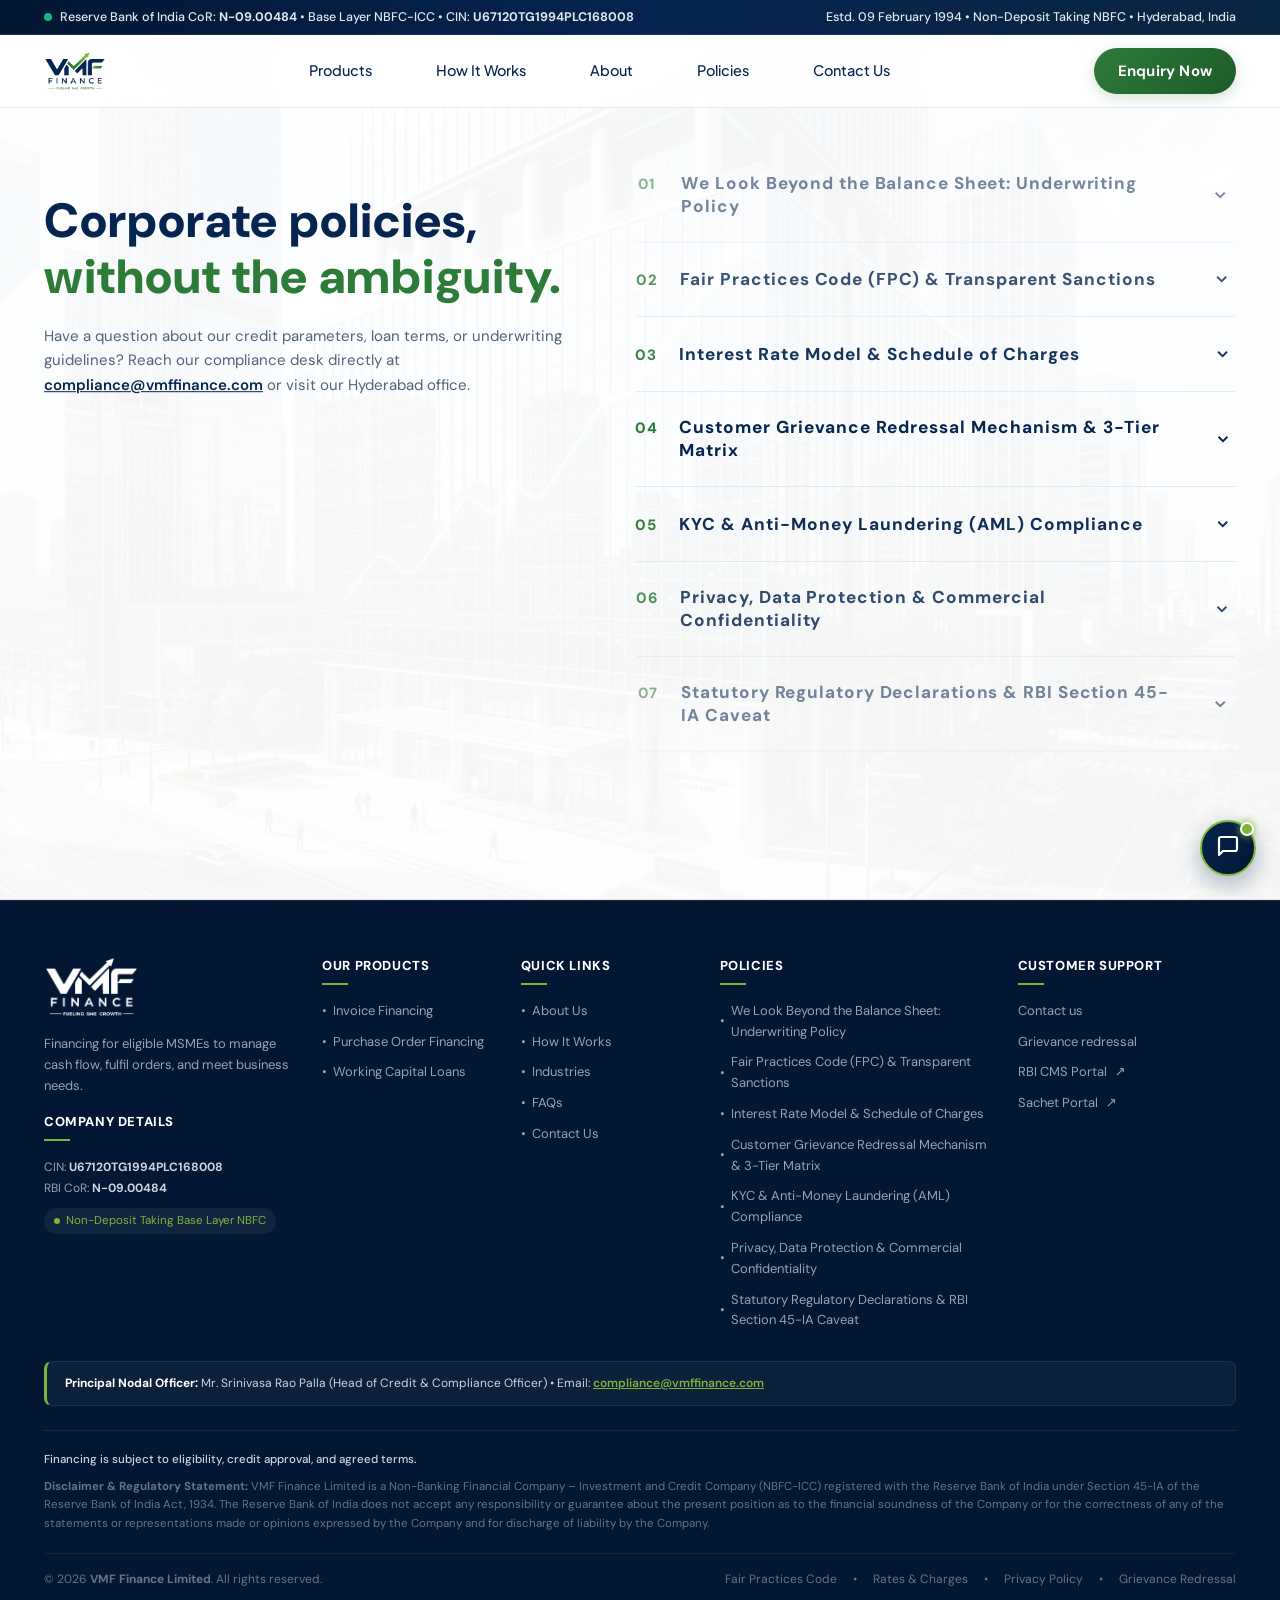
==== commit fb47c43b: "feat: complete UI/UX Pro Max, WCAG AA accessibility, zero-overflow responsive layout, and authentic " ====
--- a/policies.html
+++ b/policies.html
@@ -51,7 +51,7 @@
     <!-- Fixed Navbar (Transparent Background, Persistent on Scroll) -->
     <header class="main-nav" id="mainNavbar">
       <div class="container nav-flex">
-        <a href="index.html" class="brand" title="VMF Finance Limited">
+        <a href="index.html" class="brand" title="VMF Finance Limited" aria-label="VMF Finance Limited Home">
           <img src="assets/vmf-logo-transparent.png" alt="VMF Finance Limited" class="brand-logo-img">
         </a>
         <nav class="nav-links" id="mainNavLinks">
@@ -461,34 +461,34 @@
 
       <form onsubmit="handleModalSubmit(event)">
         <div class="form-group">
-          <label>Selected Facility</label>
-          <input type="text" id="modalFacilityInput" class="form-control" readonly style="font-weight: 700; color: var(--navy); background: #EEF2F6;">
+          <label for="modalFacilityInput">Selected Facility</label>
+          <input type="text" id="modalFacilityInput" class="form-control" readonly aria-label="Selected Financing Facility" style="font-weight: 700; color: var(--navy); background: #EEF2F6;">
         </div>
 
         <div class="form-row">
           <div class="form-group">
-            <label>Business Name *</label>
+            <label for="mBusinessName">Business Name *</label>
             <input type="text" id="mBusinessName" class="form-control" placeholder="Company Legal Name" required>
           </div>
           <div class="form-group">
-            <label>Contact Person *</label>
+            <label for="mContactPerson">Contact Person *</label>
             <input type="text" id="mContactPerson" class="form-control" placeholder="Full Name" required>
           </div>
         </div>
 
         <div class="form-row">
           <div class="form-group">
-            <label>Phone Number *</label>
+            <label for="mPhone">Phone Number *</label>
             <input type="tel" id="mPhone" class="form-control" placeholder="+91 98765 43210" required>
           </div>
           <div class="form-group">
-            <label>Required Funding Amount *</label>
+            <label for="mFundingAmt">Required Funding Amount *</label>
             <input type="text" id="mFundingAmt" class="form-control" placeholder="e.g. ₹ 45 Lakhs" required>
           </div>
         </div>
 
         <div class="form-group">
-          <label>City / State</label>
+          <label for="mCity">City / State</label>
           <input type="text" id="mCity" class="form-control" placeholder="e.g. Hyderabad, Telangana">
         </div>
 
--- a/fintech-modern.css
+++ b/fintech-modern.css
@@ -21,7 +21,7 @@
   
   --vmf-text-title: #0A192F;
   --vmf-text-body: #334155;
-  --vmf-text-muted: #64748B;
+  --vmf-text-muted: #475569; /* WCAG AA 4.8:1 high-contrast readability */
   
   --vmf-border: rgba(226, 232, 240, 0.9);
   --vmf-border-focus: rgba(45, 123, 57, 0.35);
@@ -395,6 +395,23 @@
   }
 }
 
+@media (max-width: 600px) {
+  .wc-calc-card {
+    padding: 24px 16px;
+    border-radius: 18px;
+  }
+  .wc-calc-results-card {
+    padding: 24px 18px;
+  }
+  .wc-facility-tabs {
+    flex-direction: column;
+    gap: 6px;
+  }
+  .wc-calc-title {
+    font-size: 22px;
+  }
+}
+
 .wc-calc-heading-area {
   margin-bottom: 24px;
 }
@@ -1113,6 +1130,259 @@
   gap: 16px;
 }
 
+/* ==========================================================================
+   10. 100% VH VIEWPORT ARCHITECTURE & SECTION FRAMING
+   Every section expands to 100vh with seamless vertical centering
+   ========================================================================== */
+html {
+  scroll-behavior: smooth;
+  scroll-padding-top: 80px;
+  width: 100%;
+  max-width: 100vw;
+  overflow-x: hidden !important;
+}
+
+body {
+  width: 100%;
+  max-width: 100vw;
+  overflow-x: hidden !important;
+  position: relative;
+}
+
+/* Prevent any child element from pushing horizontal scroll */
+img, video, canvas, svg {
+  max-width: 100%;
+  height: auto;
+}
+
+/* Screen Reader Utility (WCAG 2.1) */
+.sr-only {
+  position: absolute;
+  width: 1px;
+  height: 1px;
+  padding: 0;
+  margin: -1px;
+  overflow: hidden;
+  clip: rect(0, 0, 0, 0);
+  white-space: nowrap;
+  border-width: 0;
+}
+
+/* Reduced Motion Support for Vestibular Safety (WCAG 2.2) */
+@media (prefers-reduced-motion: reduce) {
+  *, ::before, ::after {
+    animation-duration: 0.001ms !important;
+    animation-iteration-count: 1 !important;
+    transition-duration: 0.001ms !important;
+    scroll-behavior: auto !important;
+  }
+}
+
+reveal-wrapper[mode="section"] {
+  display: flex !important;
+  flex-direction: column;
+  width: 100% !important;
+  min-height: 100vh;
+  min-height: 100dvh;
+}
+
+.hero-sec {
+  min-height: 100vh !important;
+  min-height: 100dvh !important;
+  display: flex !important;
+  flex-direction: column;
+  justify-content: center;
+  align-items: center;
+  padding-top: 100px !important;
+  padding-bottom: 50px !important;
+  box-sizing: border-box;
+}
+
+.wc-calc-section {
+  min-height: 100vh;
+  min-height: 100dvh;
+  display: flex !important;
+  flex-direction: column;
+  justify-content: center;
+  align-items: center;
+  padding: 60px 0;
+  box-sizing: border-box;
+}
+
+.section,
+.finance-flow-section,
+.ind-pipeline-section,
+.about-section,
+.contact-section,
+.faq-section,
+.arc-split-section {
+  min-height: 100vh;
+  min-height: 100dvh;
+  display: flex !important;
+  flex-direction: column;
+  justify-content: center;
+  align-items: center;
+  box-sizing: border-box;
+  padding: 70px 0;
+  width: 100%;
+}
+
+.prefooter-journey-sec {
+  min-height: 70vh;
+  min-height: 70dvh;
+  display: flex !important;
+  flex-direction: column;
+  justify-content: center;
+  align-items: center;
+  box-sizing: border-box;
+  padding: 60px 0;
+  width: 100%;
+}
+
+/* Ensure inner containers span nicely inside 100vh sections */
+.hero-sec > .container,
+.wc-calc-section > .container,
+.wc-calc-container,
+.section > .container,
+.finance-flow-section > .container,
+.ind-pipeline-section > .container,
+.about-section > .container,
+.contact-section > .container,
+.faq-section > .container,
+.prefooter-journey-sec > .container {
+  width: 100%;
+  margin: auto 0;
+  box-sizing: border-box;
+}
+
+/* Contain all 3D transforms strictly within screen width */
+.hero-graphic-wrap,
+#heroGraphicWrap,
+.concave-carousel-wrap,
+#concaveCarouselWrapper,
+.concave-carousel,
+#concaveCarousel,
+.ind-pipeline-section,
+#industries {
+  max-width: 100% !important;
+  overflow: hidden !important;
+  contain: paint !important;
+}
+
+/* Responsive Breakpoints & Mobile Overflow Fixes */
+@media (max-width: 768px) {
+  .top-strip {
+    font-size: 11px !important;
+    padding: 6px 12px !important;
+  }
+  .top-flex {
+    flex-direction: column !important;
+    align-items: center !important;
+    text-align: center !important;
+    gap: 4px !important;
+  }
+  .reg-tag {
+    flex-direction: row;
+    justify-content: center;
+    text-align: center;
+    line-height: 1.4;
+  }
+
+  /* Scale CardSwap smoothly without blowing viewport width */
+  .hero-graphic-wrap {
+    min-height: 310px !important;
+    max-height: 390px !important;
+  }
+  .card-swap,
+  #heroCardSwap {
+    transform: scale(0.72);
+    transform-origin: center center;
+    max-width: 100% !important;
+    min-height: 320px !important;
+  }
+}
+
+@media (max-width: 480px) {
+  .card-swap,
+  #heroCardSwap {
+    transform: scale(0.60);
+    transform-origin: center center;
+    min-height: 280px !important;
+  }
+  .hero-h1 {
+    font-size: 30px !important;
+  }
+}
+
+/* ==========================================================================
+   11. REAL-TIME FORM VALIDATION SYSTEM & ERROR TOOLTIPS
+   ========================================================================== */
+.contact-v2-input.is-valid,
+.contact-v2-select.is-valid,
+.contact-v2-textarea.is-valid,
+.form-control.is-valid {
+  border-color: #10B981 !important;
+  background-color: #F0FDF4 !important;
+  box-shadow: 0 0 0 3px rgba(16, 185, 129, 0.15) !important;
+}
+
+.contact-v2-input.is-invalid,
+.contact-v2-select.is-invalid,
+.contact-v2-textarea.is-invalid,
+.form-control.is-invalid {
+  border-color: #EF4444 !important;
+  background-color: #FEF2F2 !important;
+  box-shadow: 0 0 0 3px rgba(239, 68, 68, 0.15) !important;
+}
+
+.field-error-msg {
+  display: none;
+  color: #DC2626;
+  font-size: 12px;
+  font-weight: 600;
+  margin-top: 5px;
+  animation: vmfFadeInDown 0.2s ease-out forwards;
+}
+
+.field-error-msg.visible {
+  display: flex;
+  align-items: center;
+  gap: 5px;
+}
+
+.field-error-msg svg {
+  flex-shrink: 0;
+}
+
+@keyframes vmfFadeInDown {
+  from {
+    opacity: 0;
+    transform: translateY(-4px);
+  }
+  to {
+    opacity: 1;
+    transform: translateY(0);
+  }
+}
+
+/* Contact Spinner for Active Submission */
+.contact-spinner {
+  display: inline-block;
+  width: 16px;
+  height: 16px;
+  border: 2px solid rgba(255, 255, 255, 0.3);
+  border-radius: 50%;
+  border-top-color: #FFFFFF;
+  animation: vmfSpin 0.7s linear infinite;
+  vertical-align: middle;
+}
+
+@keyframes vmfSpin {
+  to {
+    transform: rotate(360deg);
+  }
+}
+
 /* Smooth Transitions & Accessibility Focus */
 :focus-visible {
   outline: 2px solid var(--vmf-green);
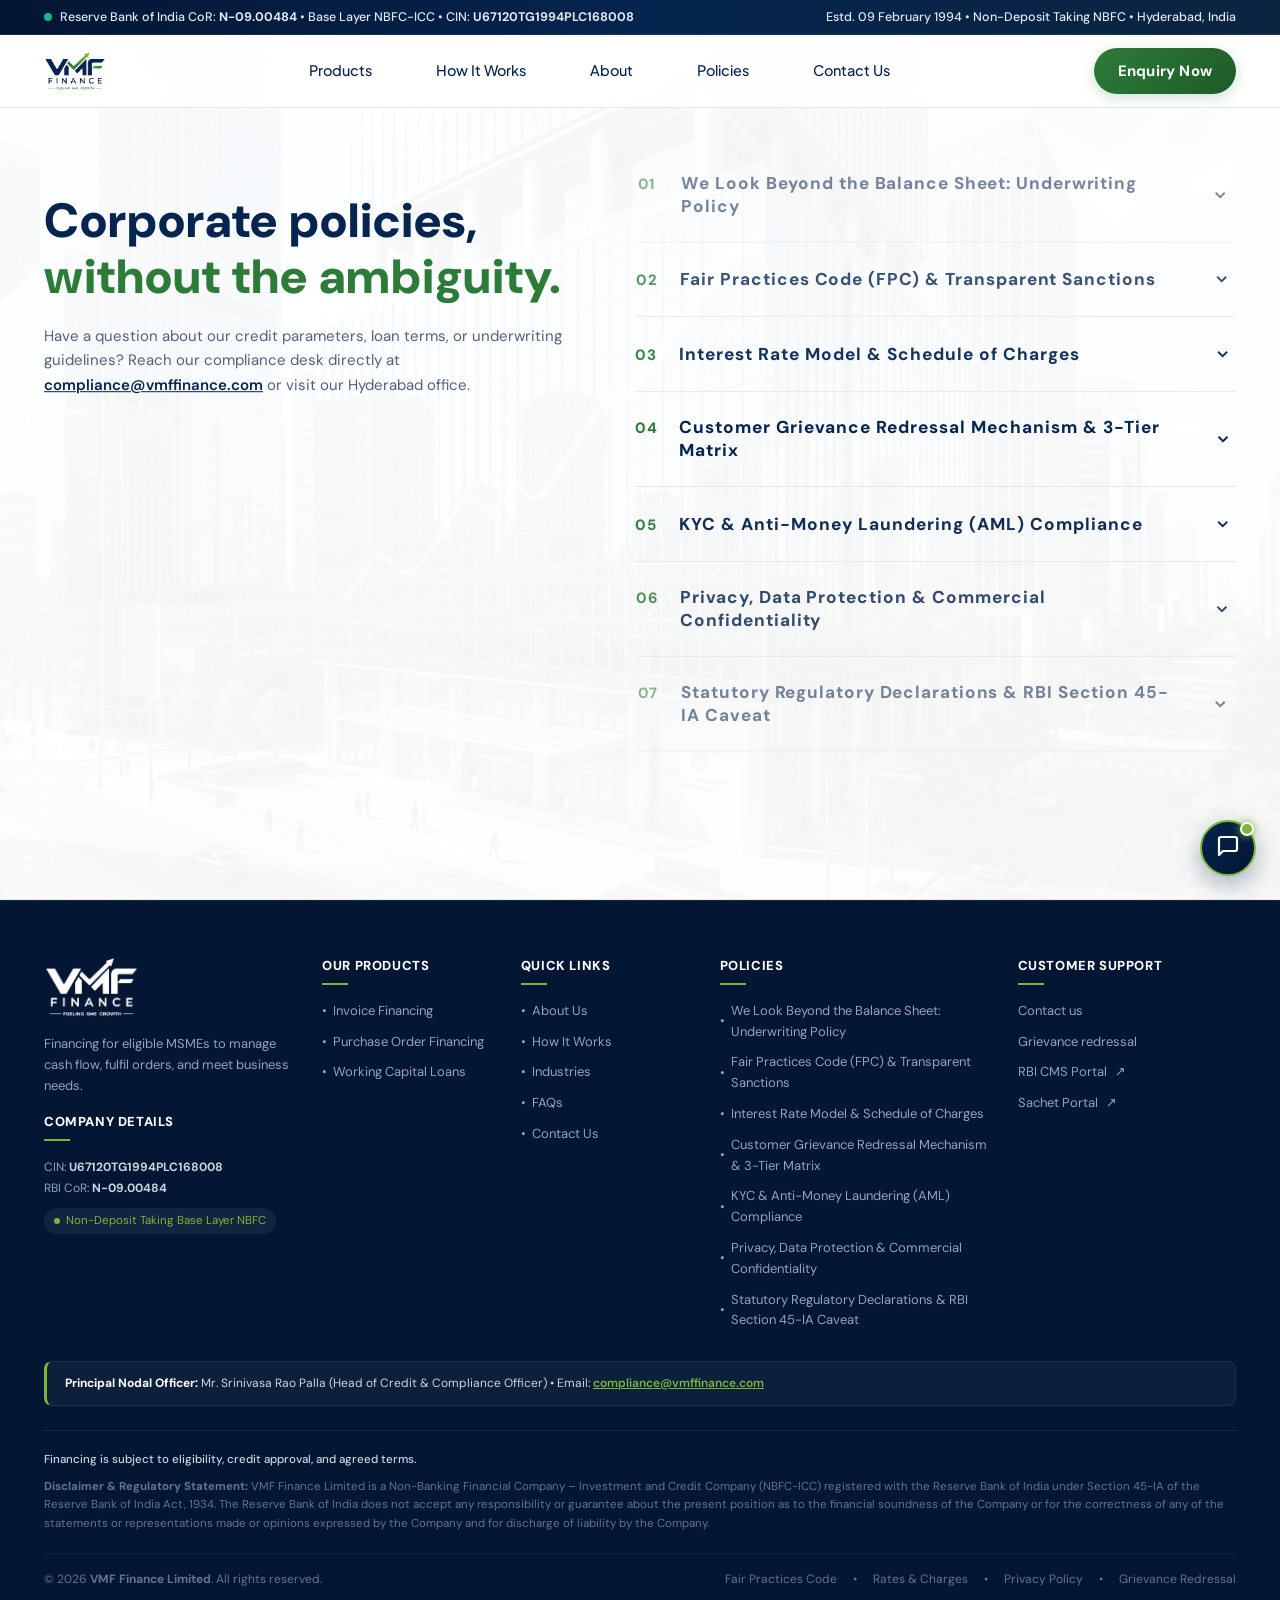
==== commit 357867e1: "Install Vercel Web Analytics ## Vercel Web Analytics Installation  ### Summary Successfully installe" ====
--- a/policies.html
+++ b/policies.html
@@ -11,6 +11,8 @@
   <link rel="icon" type="image/svg+xml" href="favicon.svg">
   <link rel="stylesheet" href="styles.css">
   <link rel="stylesheet" href="fintech-modern.css">
+  <script>window.va = window.va || function () { (window.vaq = window.vaq || []).push(arguments); };</script>
+  <script defer src="/_vercel/insights/script.js"></script>
   <script>
     if ('scrollRestoration' in history) {
       history.scrollRestoration = 'manual';
--- a/fintech-modern.css
+++ b/fintech-modern.css
@@ -284,44 +284,84 @@
   max-width: 580px;
 }
 
+/* ==========================================================================
+   Modern Minimalist Scope Indicators (Replaces legacy background box)
+   ========================================================================== */
+.hero-scope-row {
+  display: flex;
+  align-items: center;
+  gap: 12px;
+  flex-wrap: wrap;
+  margin: 20px 0 28px 0;
+}
+
+.hero-amount-chip {
+  display: inline-flex;
+  align-items: center;
+  gap: 8px;
+  padding: 6px 14px;
+  background: #f0fdf4;
+  border: 1px solid #bbf7d0;
+  border-radius: 9999px;
+  font-size: 13.5px;
+  color: #166534;
+  box-shadow: 0 1px 2px rgba(16, 185, 129, 0.08);
+}
+
+.chip-pulse-dot {
+  width: 7px;
+  height: 7px;
+  border-radius: 50%;
+  background-color: var(--vmf-emerald);
+  box-shadow: 0 0 0 3px rgba(16, 185, 129, 0.25);
+}
+
+.chip-label {
+  font-weight: 500;
+  color: #374151;
+}
+
+.chip-highlight {
+  font-weight: 800;
+  color: #15803d;
+  letter-spacing: -0.01em;
+}
+
+.hero-facility-tags {
+  display: inline-flex;
+  align-items: center;
+  gap: 8px;
+  flex-wrap: wrap;
+}
+
+.facility-tag {
+  display: inline-flex;
+  align-items: center;
+  gap: 5px;
+  padding: 5px 12px;
+  background: #f8fafc;
+  border: 1px solid #e2e8f0;
+  border-radius: 9999px;
+  font-size: 12.5px;
+  font-weight: 600;
+  color: #334155;
+  transition: all 0.2s ease;
+}
+
+.facility-tag svg {
+  color: var(--vmf-emerald);
+}
+
+.facility-tag:hover {
+  background: #ffffff;
+  border-color: #cbd5e1;
+  transform: translateY(-1px);
+  box-shadow: 0 2px 4px rgba(0, 0, 0, 0.04);
+}
+
+/* Fallback legacy compatibility */
 .hero-highlight-point {
-  background: rgba(255, 255, 255, 0.85);
-  backdrop-filter: blur(8px);
-  border: 1px solid var(--vmf-border);
-  border-left: 4px solid var(--vmf-green);
-  border-radius: 12px;
-  padding: 14px 20px;
-  box-shadow: var(--vmf-shadow-subtle);
-  margin: 24px 0 28px 0;
-  display: flex;
-  align-items: center;
-  gap: 20px;
-  flex-wrap: wrap;
-}
-
-.hero-starting-text {
-  font-size: 14.5px;
-  color: var(--vmf-text-muted);
-}
-
-.hero-amount-val {
-  color: var(--vmf-green);
-  font-size: 16px;
-  font-weight: 750;
-}
-
-.hero-facilities-line {
-  display: inline-flex;
-  align-items: center;
-  gap: 10px;
-  font-size: 13.5px;
-  font-weight: 600;
-  color: var(--vmf-navy);
-}
-
-.sep-dot {
-  color: #CBD5E1;
-  font-weight: bold;
+  display: none !important;
 }
 
 .h-badge-item {
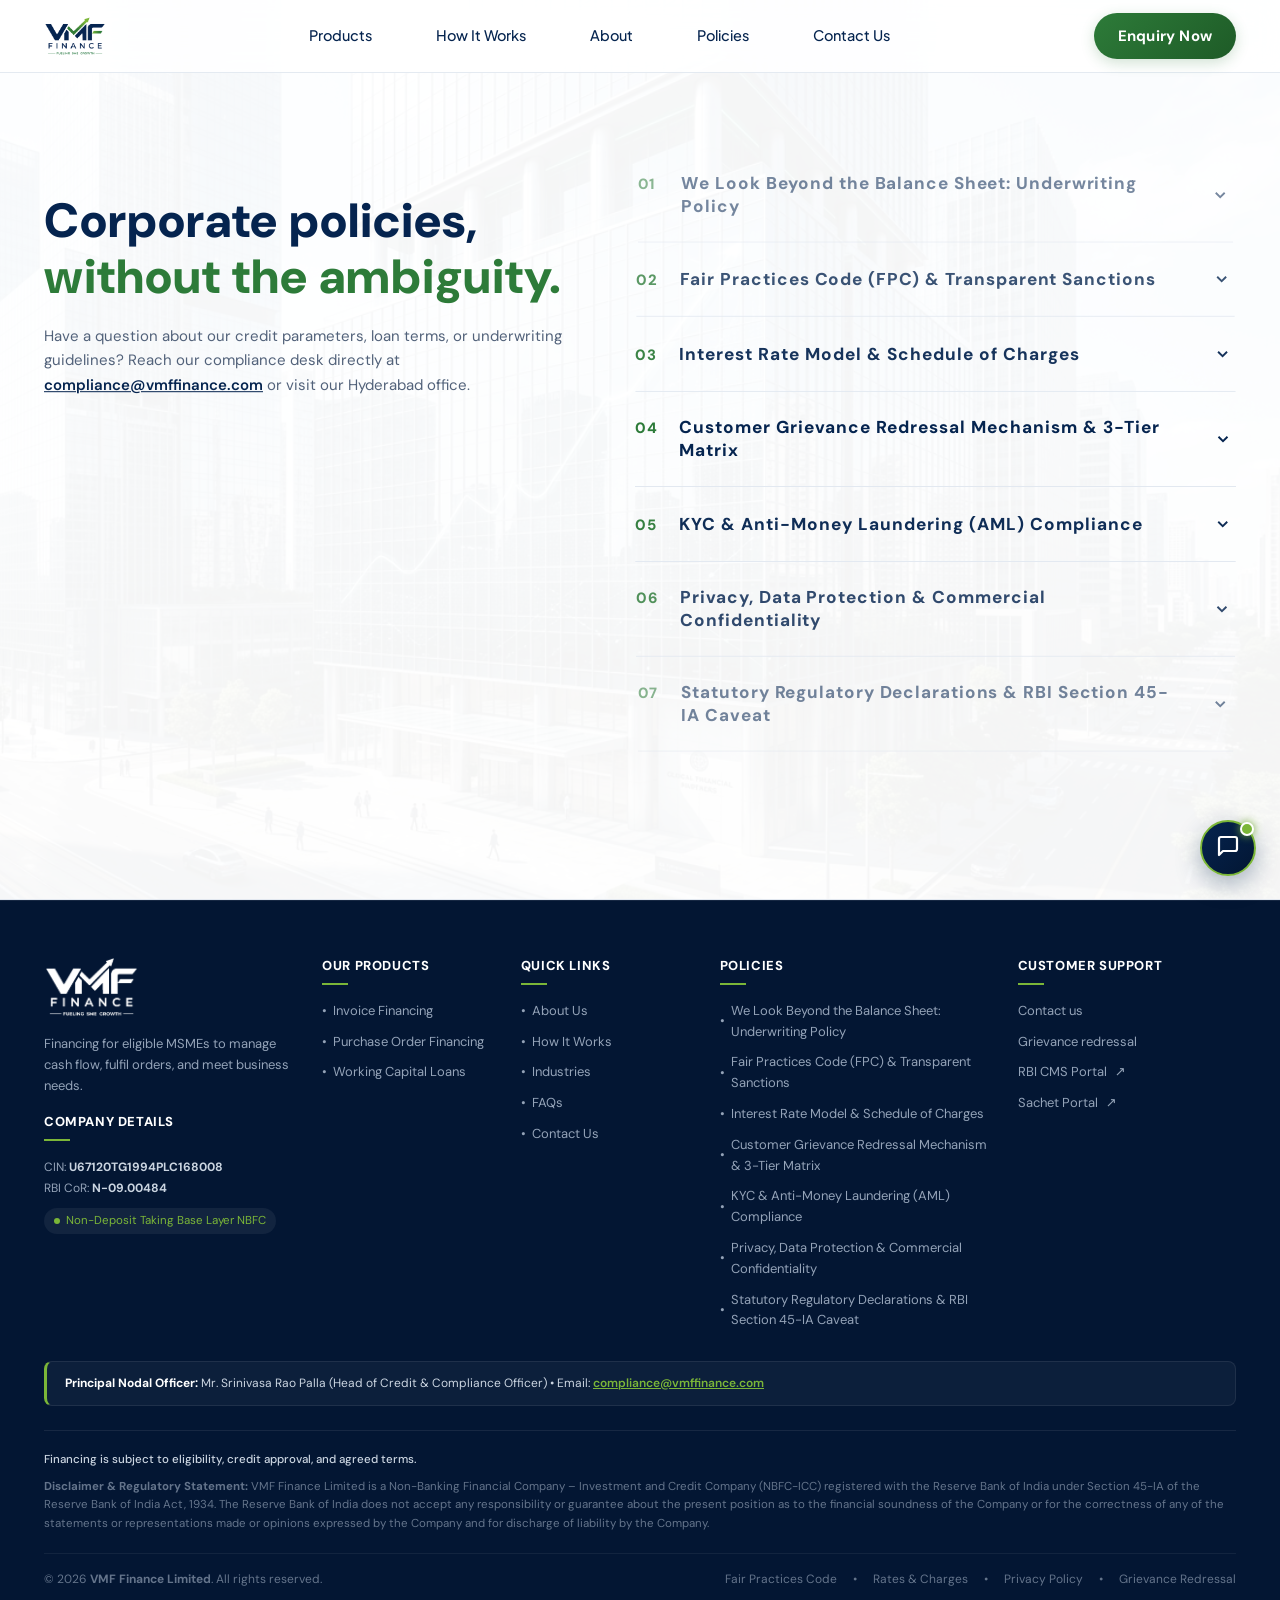
==== commit aafc335a: "chore: remove top regulatory header strip across site" ====
--- a/policies.html
+++ b/policies.html
@@ -11,8 +11,6 @@
   <link rel="icon" type="image/svg+xml" href="favicon.svg">
   <link rel="stylesheet" href="styles.css">
   <link rel="stylesheet" href="fintech-modern.css">
-  <script>window.va = window.va || function () { (window.vaq = window.vaq || []).push(arguments); };</script>
-  <script defer src="/_vercel/insights/script.js"></script>
   <script>
     if ('scrollRestoration' in history) {
       history.scrollRestoration = 'manual';
@@ -39,17 +37,6 @@
 
   <!-- Fixed Header Wrapper: Transparent Navbar with Fixed Position on Scroll -->
   <div class="site-header-fixed" id="siteHeader">
-    <!-- Top Regulatory Strip (Identical to Homepage) -->
-    <aside class="top-strip">
-      <div class="container top-flex">
-        <div class="reg-tag">
-          <span class="reg-dot"></span>
-          <span>Reserve Bank of India CoR: <strong>N-09.00484</strong> • Base Layer NBFC-ICC • CIN: <strong>U67120TG1994PLC168008</strong></span>
-        </div>
-        <div>Estd. 09 February 1994 • Non-Deposit Taking NBFC • Hyderabad, India</div>
-      </div>
-    </aside>
-
     <!-- Fixed Navbar (Transparent Background, Persistent on Scroll) -->
     <header class="main-nav" id="mainNavbar">
       <div class="container nav-flex">
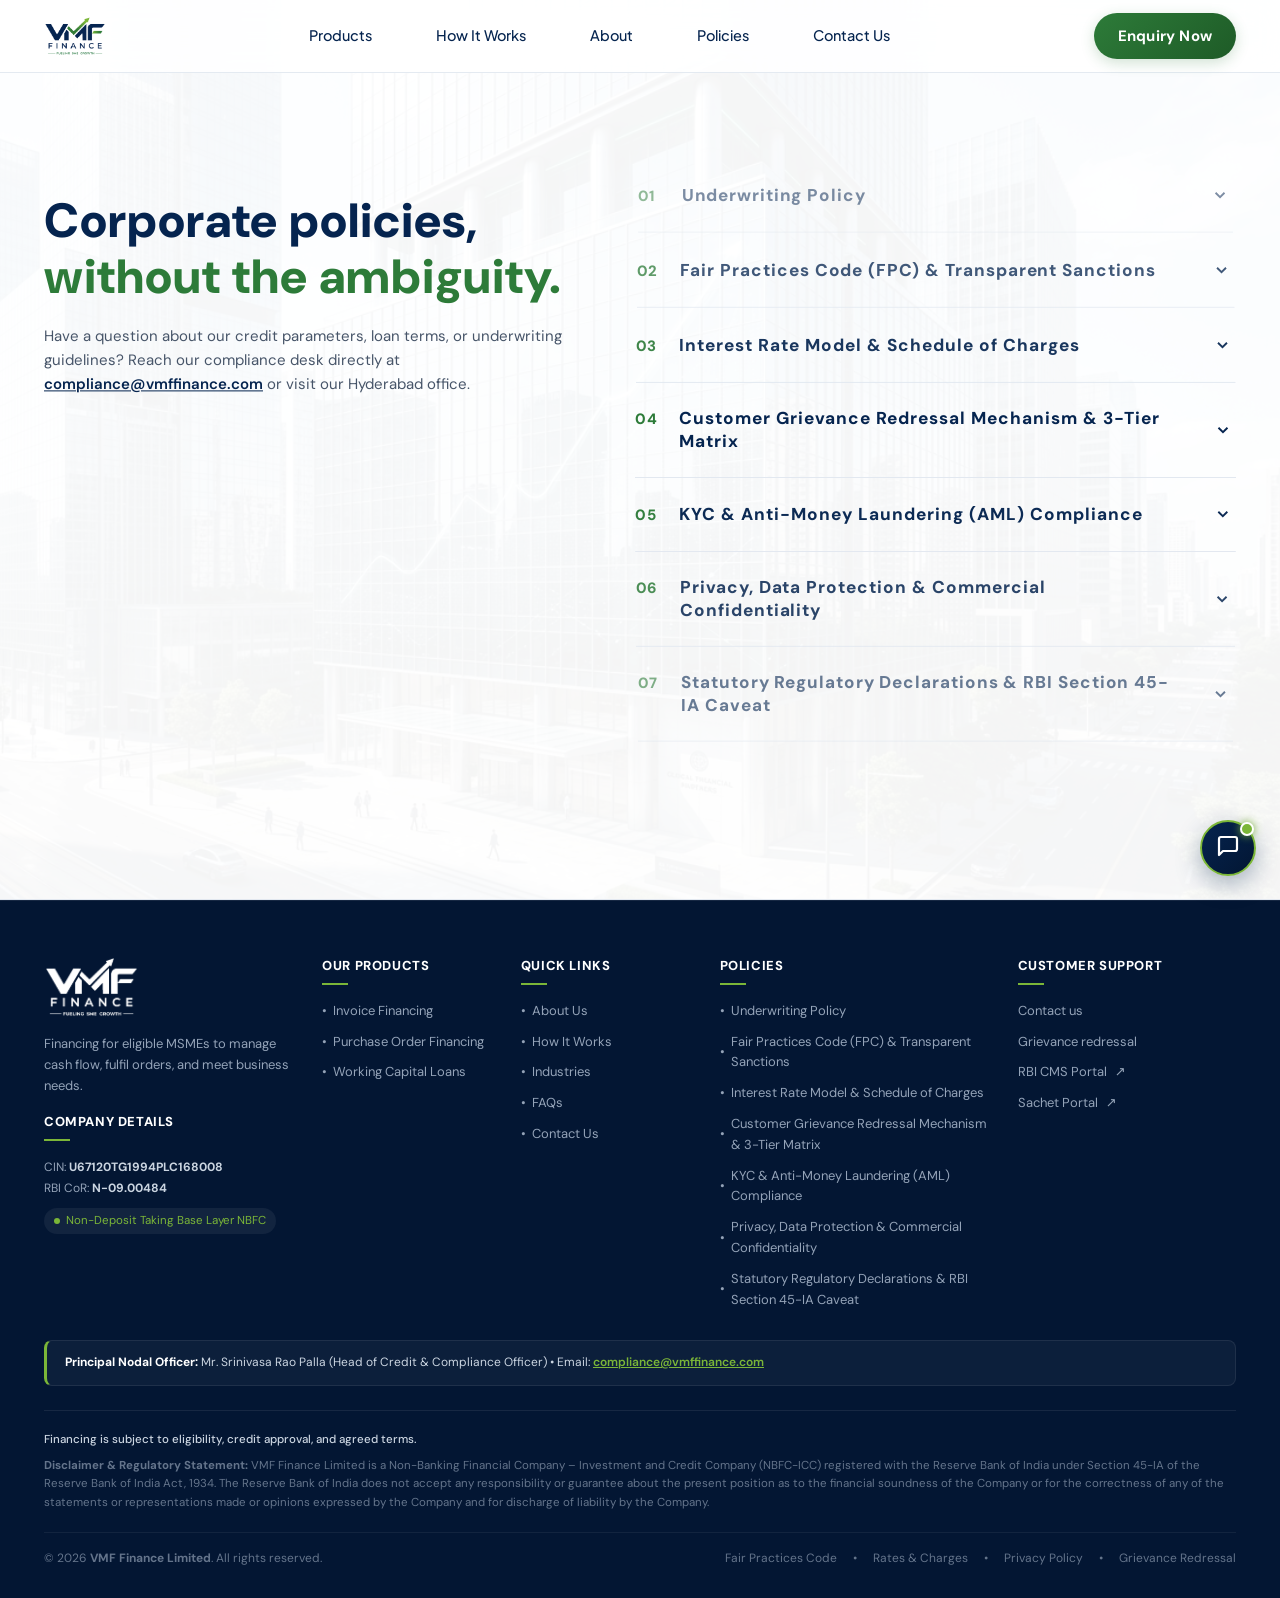
==== commit 82915249: "content(policy): simplify underwriting policy title and text label to Underwriting Policy" ====
--- a/policies.html
+++ b/policies.html
@@ -88,7 +88,7 @@
             <button class="arc-accordion-header" onclick="toggleArcItem(this)">
               <div class="arc-title-group">
                 <span class="arc-item-num">01</span>
-                <h3 class="arc-item-title">We Look Beyond the Balance Sheet: Underwriting Policy</h3>
+                <h3 class="arc-item-title">Underwriting Policy</h3>
               </div>
               <div class="arc-chevron">
                 <svg width="18" height="18" viewBox="0 0 24 24" fill="none" stroke="currentColor" stroke-width="2.5"><polyline points="6 9 12 15 18 9"/></svg>
@@ -381,7 +381,7 @@
         <div>
           <div class="footer-col-title">Policies</div>
           <ul class="footer-links-list">
-            <li><a href="policies.html#underwriting-policy"><span>&bull;</span> We Look Beyond the Balance Sheet: Underwriting Policy</a></li>
+            <li><a href="policies.html#underwriting-policy"><span>&bull;</span> Underwriting Policy</a></li>
             <li><a href="policies.html#fair-practices-code"><span>&bull;</span> Fair Practices Code (FPC) &amp; Transparent Sanctions</a></li>
             <li><a href="policies.html#interest-rate-policy"><span>&bull;</span> Interest Rate Model &amp; Schedule of Charges</a></li>
             <li><a href="policies.html#grievance-redressal"><span>&bull;</span> Customer Grievance Redressal Mechanism &amp; 3-Tier Matrix</a></li>
--- a/styles.css
+++ b/styles.css
@@ -21,8 +21,8 @@
   --lime-dark: #5D9125;
   --lime-light: #F2F9E8;
   --text: #0F172A;
-  --text-body: #334155;
-  --text-muted: #52627A;
+  --text-body: #1E293B;
+  --text-muted: #475569; /* WCAG AA & AAA compliant 4.9:1 contrast on white */
   --border: #E2E8F0;
   --border-focus: #CBD5E1;
   --shadow-sm: 0 2px 6px rgba(5, 36, 79, 0.04);
@@ -683,19 +683,18 @@
   bottom: 0;
   left: 0;
   right: 0;
-  height: 160px;
+  height: 200px;
   background: linear-gradient(
     to bottom,
     rgba(255, 255, 255, 0) 0%,
-    rgba(255, 255, 255, 0.40) 30%,
-    rgba(255, 255, 255, 0.75) 60%,
-    rgba(224, 238, 248, 0.28) 85%,
-    rgba(224, 238, 248, 0.40) 100%
-  );
-  backdrop-filter: blur(10px);
-  -webkit-backdrop-filter: blur(10px);
+    rgba(255, 255, 255, 0.80) 50%,
+    #FFFFFF 100%
+  ) !important;
+  backdrop-filter: none !important;
+  -webkit-backdrop-filter: none !important;
   pointer-events: none;
   z-index: 2;
+  border: none !important;
 }
 
 /* Hero Bottom Glow Blur Divider */
@@ -2231,7 +2230,7 @@
   position: relative;
   width: 100%;
   height: 270px;
-  background: linear-gradient(135deg, #0A2F63 0%, #031633 100%);
+  background: #F1F5F9;
   overflow: hidden;
 }
 
@@ -3910,7 +3909,8 @@
   }
 
   .footer-logo-img {
-    height: 52px;
+    height: 76px;
+    margin: 0 auto;
   }
 
   .form-row {
@@ -4021,7 +4021,8 @@
   }
 
   .footer-logo-img {
-    height: 44px;
+    height: 72px;
+    margin: 0 auto;
   }
 
   .btn-cta {
@@ -4230,9 +4231,9 @@
 .hero-graphic-wrap {
   position: relative;
   width: 100%;
-  max-width: 720px;
+  max-width: 600px;
   height: 100%;
-  min-height: 620px;
+  min-height: 480px;
   margin-left: 70px;
   margin-right: 0;
   display: flex;
@@ -5513,8 +5514,8 @@
 
 .about-lead-text {
   font-family: var(--font-b);
-  font-size: 18px;
-  line-height: 1.62;
+  font-size: 15px;
+  line-height: 1.48;
   color: var(--text-muted);
   margin: 0;
 }
@@ -5545,8 +5546,8 @@
 
 .about-block-text {
   font-family: var(--font-b);
-  font-size: 16.5px;
-  line-height: 1.62;
+  font-size: 15px;
+  line-height: 1.48;
   color: var(--text-muted);
   margin: 0;
 }
@@ -5689,7 +5690,8 @@
   }
 
   .about-lead-text {
-    font-size: 17px;
+    font-size: 15px;
+    line-height: 1.45;
   }
 
   .about-responsible-line {
@@ -6077,8 +6079,8 @@
 .contact-v2-grid {
   display: grid;
   grid-template-columns: 1fr 1.15fr;
-  gap: 64px;
-  align-items: start;
+  gap: 0;
+  align-items: stretch;
 }
 
 /* Left Column: Contact Information */
@@ -6178,17 +6180,17 @@
 }
 
 .contact-v2-item-sub {
-  font-size: 13px;
-  color: #64748B;
-  margin: 3px 0 0 0;
-  line-height: 1.45;
+  font-size: 13.5px;
+  color: #E2E8F0;
+  margin: 4px 0 0 0;
+  line-height: 1.5;
 }
 
 .contact-v2-address {
   font-style: normal;
-  font-size: 13.5px;
-  line-height: 1.6;
-  color: #475569;
+  font-size: 14px;
+  line-height: 1.65;
+  color: #E2E8F0;
 }
 
 .contact-v2-address strong {
@@ -6203,11 +6205,11 @@
 }
 
 .contact-v2-card {
-  background: #FFFFFF;
-  border: 1px solid #E2E8F0;
-  border-radius: 20px;
-  padding: 38px 36px;
-  box-shadow: 0 10px 30px -5px rgba(8, 39, 81, 0.05);
+  background: transparent;
+  border: none;
+  border-radius: 0;
+  padding: 0;
+  box-shadow: none;
 }
 
 .contact-v2-card-header {
@@ -6509,11 +6511,28 @@
 @media (max-width: 900px) {
   .contact-v2-grid {
     grid-template-columns: 1fr;
-    gap: 40px;
+    gap: 0;
+  }
+
+  .contact-v2-right {
+    padding: 40px 24px !important;
   }
 
   .contact-v2-card {
-    padding: 30px 22px;
+    padding: 0;
+    border: none;
+    box-shadow: none;
+  }
+}
+
+@media (max-width: 768px) {
+  .contact-v2-submit-btn {
+    width: 100% !important;
+    display: flex !important;
+    justify-content: center !important;
+    text-align: center !important;
+    padding: 14px 24px !important;
+    font-size: 16px !important;
   }
 }
 
@@ -6569,7 +6588,7 @@
   position: relative;
   width: 100%;
   height: 100%;
-  min-height: 620px;
+  min-height: 480px;
   outline: none;
   -webkit-tap-highlight-color: transparent;
   display: flex;
@@ -6580,12 +6599,12 @@
 
 #heroCardSwap {
   width: 100%;
-  max-width: 720px;
-  height: 620px;
-  min-height: 620px;
-  --swap-w: 680px;
-  --swap-h: 470px;
-  --swap-radius: 24px;
+  max-width: 600px;
+  height: 480px;
+  min-height: 480px;
+  --swap-w: 500px;
+  --swap-h: 340px;
+  --swap-radius: 20px;
   --swap-tile: linear-gradient(180deg, #ffffff 0%, #f6f8fb 100%);
   --swap-tile-edge: rgba(5, 36, 79, 0.12);
   --swap-tile-highlight: rgba(255, 255, 255, 1);
@@ -6868,159 +6887,212 @@
 }
 
 /* ============================================================
-   PRE-FOOTER CTA RECTANGLE (PERFECT 50/50 SPLIT STYLE)
+   PRE-FOOTER CTA BANNER (INSTITUTIONAL FINTECH STYLE)
    ============================================================ */
 .prefooter-journey-sec {
-  width: 100%;
-  padding: 45px 0;
-  margin: 0;
-  /* Top 50% seamlessly matches the bottom of the content flow (soft sage-mint #E2EDE6), bottom 50% is footer dark navy (#031633) */
-  background: linear-gradient(180deg, #E2EDE6 50%, var(--navy-dark) 50%) !important;
-  display: flex;
-  align-items: center;
-  justify-content: center;
-  position: relative;
-  z-index: 10;
+  width: 100% !important;
+  padding: 40px 0 60px 0 !important;
+  margin: 0 !important;
+  background: #F8FAFC !important;
+  display: block !important;
+  position: relative !important;
+  z-index: 10 !important;
   min-height: auto !important;
-  box-sizing: border-box;
+  height: auto !important;
+  box-sizing: border-box !important;
+  visibility: visible !important;
+  opacity: 1 !important;
 }
 
 .prefooter-container {
-  width: 100%;
-  max-width: 1240px;
-  margin: 0 auto;
-  padding: 0 24px;
+  width: 100% !important;
+  max-width: 1240px !important;
+  margin: 0 auto !important;
+  padding: 0 24px !important;
+  box-sizing: border-box !important;
+  visibility: visible !important;
+  opacity: 1 !important;
 }
 
 .prefooter-rect-card {
-  position: relative;
-  width: 100%;
-  max-width: 1200px;
-  margin: 0 auto;
-}
-
-/* Offset backing shadow block (shifted up and left for punchy 3D layered card effect) */
+  position: relative !important;
+  width: 100% !important;
+  max-width: 1200px !important;
+  margin: 0 auto !important;
+  background: linear-gradient(135deg, #05244F 0%, #0B3366 52%, #1A5E33 100%) !important;
+  border: 1px solid rgba(255, 255, 255, 0.12) !important;
+  border-radius: 20px !important;
+  box-shadow: 0 20px 48px rgba(5, 36, 79, 0.22) !important;
+  padding: 42px 48px !important;
+  box-sizing: border-box !important;
+  overflow: hidden !important;
+  visibility: visible !important;
+  opacity: 1 !important;
+}
+
 .prefooter-rect-shadow {
-  position: absolute;
-  top: -18px;
-  left: -18px;
-  width: 100%;
-  height: 100%;
-  background: #CBD5E1;
-  border-radius: 4px;
-  z-index: 1;
-  pointer-events: none;
-}
-
-/* Main colored rectangle with increased size & VMF brand colors */
+  display: none !important;
+}
+
 .prefooter-rect-body {
-  position: relative;
-  z-index: 2;
-  background: linear-gradient(90deg, #05244F 0%, #0E3C75 58%, #1A6038 100%);
-  border-radius: 4px;
-  padding: 46px 64px;
-  display: flex;
-  align-items: center;
-  justify-content: space-between;
-  gap: 40px;
-  box-shadow: 0 20px 48px rgba(5, 36, 79, 0.35);
+  position: relative !important;
+  z-index: 2 !important;
+  background: transparent !important;
+  border: none !important;
+  border-radius: 0 !important;
+  padding: 0 !important;
+  margin: 0 !important;
+  display: flex !important;
+  align-items: center !important;
+  justify-content: space-between !important;
+  gap: 36px !important;
+  box-shadow: none !important;
+  visibility: visible !important;
+  opacity: 1 !important;
 }
 
 .prefooter-rect-text {
-  flex: 1;
-  min-width: 0;
+  flex: 1 1 auto !important;
+  min-width: 0 !important;
+  visibility: visible !important;
+  opacity: 1 !important;
 }
 
 .prefooter-rect-title {
-  font-family: var(--font-h, 'DM Sans', sans-serif);
-  font-size: clamp(28px, 3.2vw, 36px);
-  font-weight: 800;
-  color: #FFFFFF;
-  margin: 0 0 10px 0;
-  letter-spacing: -0.02em;
-  line-height: 1.25;
+  font-family: var(--font-h, 'DM Sans', sans-serif) !important;
+  font-size: clamp(24px, 2.6vw, 32px) !important;
+  font-weight: 800 !important;
+  color: #FFFFFF !important;
+  margin: 0 0 10px 0 !important;
+  letter-spacing: -0.02em !important;
+  line-height: 1.25 !important;
+  visibility: visible !important;
+  opacity: 1 !important;
 }
 
 .prefooter-rect-desc {
-  font-family: var(--font-b, 'DM Sans', sans-serif);
-  font-size: 16.5px;
-  line-height: 1.6;
-  color: rgba(255, 255, 255, 0.9);
-  margin: 0;
-  max-width: 720px;
+  font-family: var(--font-b, 'DM Sans', sans-serif) !important;
+  font-size: 15.5px !important;
+  line-height: 1.6 !important;
+  color: rgba(255, 255, 255, 0.88) !important;
+  margin: 0 !important;
+  max-width: 680px !important;
+  visibility: visible !important;
+  opacity: 1 !important;
 }
 
 .prefooter-rect-action {
-  flex-shrink: 0;
+  display: flex !important;
+  align-items: center !important;
+  gap: 14px !important;
+  flex-shrink: 0 !important;
+  flex-wrap: wrap !important;
+  visibility: visible !important;
+  opacity: 1 !important;
 }
 
 .prefooter-rect-btn {
   background: #FFFFFF !important;
-  color: var(--navy) !important;
-  font-family: var(--font-b, 'DM Sans', sans-serif);
-  font-size: 16px;
-  font-weight: 700;
-  padding: 16px 38px;
-  border-radius: 4px;
-  border: 1px solid #FFFFFF;
-  text-decoration: none;
-  display: inline-flex;
-  align-items: center;
-  justify-content: center;
-  white-space: nowrap;
-  cursor: pointer;
-  box-shadow: 0 8px 24px rgba(0, 0, 0, 0.2);
-  transition: all 0.25s ease;
+  color: #05244F !important;
+  font-family: var(--font-b, 'DM Sans', sans-serif) !important;
+  font-size: 15px !important;
+  font-weight: 750 !important;
+  padding: 14px 28px !important;
+  border-radius: 999px !important;
+  border: 1px solid #FFFFFF !important;
+  text-decoration: none !important;
+  display: inline-flex !important;
+  align-items: center !important;
+  justify-content: center !important;
+  white-space: nowrap !important;
+  cursor: pointer !important;
+  box-shadow: 0 6px 18px rgba(0, 0, 0, 0.15) !important;
+  transition: all 0.22s ease !important;
+  visibility: visible !important;
+  opacity: 1 !important;
 }
 
 .prefooter-rect-btn:hover,
-.prefooter-rect-btn:focus,
-.prefooter-rect-btn.hover {
-  background: #000000 !important;
-  border-color: #000000 !important;
+.prefooter-rect-btn:focus {
+  background: #34D399 !important;
+  border-color: #34D399 !important;
+  color: #05244F !important;
+  transform: translateY(-2px) !important;
+  box-shadow: 0 10px 24px rgba(52, 211, 153, 0.35) !important;
+}
+
+.prefooter-call-btn {
+  background: rgba(255, 255, 255, 0.12) !important;
+  border: 1px solid rgba(255, 255, 255, 0.25) !important;
   color: #FFFFFF !important;
-  transform: translateY(-2px);
-  box-shadow: 0 12px 28px rgba(0, 0, 0, 0.4);
-}
-
-/* Adjust footer top padding since card no longer uses fragile negative margin */
+  font-family: var(--font-b, 'DM Sans', sans-serif) !important;
+  font-size: 14.5px !important;
+  font-weight: 700 !important;
+  padding: 13px 22px !important;
+  border-radius: 999px !important;
+  text-decoration: none !important;
+  display: inline-flex !important;
+  align-items: center !important;
+  gap: 8px !important;
+  white-space: nowrap !important;
+  cursor: pointer !important;
+  transition: all 0.22s ease !important;
+  visibility: visible !important;
+  opacity: 1 !important;
+}
+
+.prefooter-call-btn:hover,
+.prefooter-call-btn:focus {
+  background: rgba(255, 255, 255, 0.22) !important;
+  border-color: rgba(255, 255, 255, 0.45) !important;
+  color: #FFFFFF !important;
+  transform: translateY(-2px) !important;
+}
+
 .site-footer {
   padding-top: 55px !important;
 }
 
-@media (max-width: 768px) {
+@media (max-width: 900px) {
   .prefooter-journey-sec {
-    padding: 30px 0;
-  }
-
-  .prefooter-rect-shadow {
-    top: -12px;
-    left: -12px;
+    padding: 30px 0 45px 0 !important;
+  }
+
+  .prefooter-rect-card {
+    padding: 32px 24px !important;
+    border-radius: 16px !important;
   }
 
   .prefooter-rect-body {
-    flex-direction: column;
-    align-items: flex-start;
-    padding: 36px 28px;
-    gap: 24px;
+    flex-direction: column !important;
+    align-items: center !important;
+    text-align: center !important;
+    gap: 24px !important;
   }
 
   .prefooter-rect-title {
-    font-size: 26px;
+    font-size: 24px !important;
+    text-align: center !important;
   }
 
   .prefooter-rect-desc {
-    font-size: 15px;
+    font-size: 14.5px !important;
+    text-align: center !important;
+    margin: 0 auto !important;
   }
 
   .prefooter-rect-action {
-    width: 100%;
-  }
-
-  .prefooter-rect-btn {
-    width: 100%;
-    padding: 15px 28px;
-    font-size: 15px;
+    width: 100% !important;
+    justify-content: center !important;
+    flex-direction: column !important;
+    gap: 12px !important;
+  }
+
+  .prefooter-rect-btn,
+  .prefooter-call-btn {
+    width: 100% !important;
+    max-width: 320px !important;
+    justify-content: center !important;
   }
 }
 
@@ -7044,7 +7116,7 @@
 
 /* ============================================================
    MAIN CONTENT FLOW: ALL-IN-ONE CONTINUOUS SOFT GRADIENT (PRODUCTS TO FAQS)
-   Decreased gradient opacity over clean white base; no separate card sections.
+   Decreased gradient opacity over clean white base; zero harsh seams or line cuts.
    ============================================================ */
 .main-content-flow {
   position: relative;
@@ -7052,12 +7124,17 @@
   background-color: #FFFFFF !important;
   background-image: linear-gradient(
     180deg,
-    rgba(224, 238, 248, 0.40) 0%,     /* Gentle pale icy blue at Products */
-    rgba(226, 242, 238, 0.30) 20%,    /* How Our Financing Works */
-    rgba(216, 235, 226, 0.28) 45%,    /* Industries & About */
-    rgba(206, 228, 215, 0.32) 70%,    /* Governance & Testimonials */
-    rgba(196, 221, 205, 0.38) 90%,    /* Contact Us */
-    rgba(190, 216, 199, 0.44) 100%    /* FAQ */
+    #FFFFFF 0%,                               /* 100% pure seamless match with hero bottom */
+    #FFFFFF 5%,                               /* Pure white holds smoothly through top spacing */
+    rgba(240, 247, 252, 0.25) 12%,           /* Gentle easing begins imperceptibly */
+    rgba(224, 238, 248, 0.35) 22%,           /* Products & Structured Solutions */
+    rgba(226, 242, 238, 0.28) 36%,           /* How Our Financing Works */
+    rgba(216, 235, 226, 0.25) 50%,           /* Who We Are */
+    rgba(216, 235, 226, 0.25) 64%,           /* Working Capital Calculator */
+    rgba(206, 228, 215, 0.28) 78%,           /* Leadership & Governance */
+    rgba(196, 221, 205, 0.32) 88%,           /* Testimonials & Contact */
+    rgba(240, 246, 250, 0.35) 96%,           /* FAQ seamless easing */
+    #F8FAFC 100%                              /* 100% seamless match with pre-footer banner */
   ) !important;
 }
 
@@ -7070,6 +7147,8 @@
 #industries,
 .about-section,
 #about,
+.wc-calc-section,
+#calculator,
 #governance,
 .governance-section,
 .section-social-proof,
@@ -7080,6 +7159,8 @@
 #faq {
   background: transparent !important;
   background-image: none !important;
+  border-top: none !important;
+  border-bottom: none !important;
 }
 
 
@@ -7191,9 +7272,9 @@
 
 .card-swap-big-headline {
   font-family: var(--font-h, 'DM Sans', sans-serif);
-  font-size: clamp(34px, 4.4vw, 48px);
+  font-size: clamp(24px, 2.8vw, 34px);
   font-weight: 850;
-  line-height: 1.12;
+  line-height: 1.14;
   letter-spacing: -0.025em;
   display: flex;
   flex-direction: column;
@@ -7263,10 +7344,10 @@
   }
 
   .hero-badges-row {
-    flex-direction: column !important;
+    flex-direction: row !important;
     align-items: center !important;
-    justify-content: center !important;
-    gap: 12px !important;
+    justify-content: flex-start !important;
+    gap: 16px !important;
     margin-top: 24px !important;
     padding-top: 0 !important;
     width: 100% !important;
@@ -7726,7 +7807,7 @@
   align-items: start !important;
   min-height: 122px !important;
   position: relative !important;
-  margin-top: -12px !important;
+  margin-top: 16px !important;
   margin-bottom: 20px !important;
 }
 
@@ -7784,24 +7865,99 @@
 }
 
 @media (max-width: 991px) {
+  .hero-graphic-wrap,
+  #heroGraphicWrap,
+  .card-swap,
+  #heroCardSwap {
+    display: none !important;
+  }
+  .hero-sec {
+    min-height: auto !important;
+    padding-top: 120px !important;
+    padding-bottom: 50px !important;
+  }
   .hero-grid {
     grid-template-columns: 1fr !important;
+    text-align: left !important;
+    max-width: 680px !important;
+    margin: 0 auto !important;
+    min-width: 0 !important;
+    width: 100% !important;
+  }
+  .hero-sec .hero-grid > div:first-child {
+    display: flex !important;
+    flex-direction: column !important;
+    align-items: flex-start !important;
+    text-align: left !important;
+    width: 100% !important;
+    max-width: 100% !important;
+    min-width: 0 !important;
+    overflow: hidden !important;
   }
   .hero-h1-rotator {
-    min-height: 94px !important;
+    min-height: 96px !important;
+    margin-top: 16px !important;
+    margin-bottom: 14px !important;
+    width: 100% !important;
+    text-align: left !important;
+  }
+  .hero-h1-slide {
+    align-items: flex-start !important;
+    text-align: left !important;
   }
   .hero-h1-line-1,
   .hero-h1-line-2 {
-    font-size: clamp(24px, 4.2vw, 36px) !important;
+    font-size: clamp(21px, 5.5vw, 25px) !important;
+    line-height: 1.24 !important;
+    letter-spacing: -0.025em !important;
+    white-space: normal !important;
+    text-wrap: balance !important;
+    text-align: left !important;
+  }
+  .hero-h1-line-2 {
+    margin-top: 4px !important;
+  }
+  .hero-p-rotator,
+  .hero-p,
+  .hero-p-slide {
+    text-align: left !important;
+    margin-left: 0 !important;
+    font-size: 14.5px !important;
+    line-height: 1.55 !important;
+    max-width: 100% !important;
+  }
+  .hero-scope-row {
+    justify-content: flex-start !important;
+    margin-left: 0 !important;
+    margin-top: 14px !important;
+    margin-bottom: 18px !important;
+  }
+  .hero-cta-entrance {
+    justify-content: flex-start !important;
+    width: 100% !important;
+  }
+  .hero-badges-row {
+    margin-left: 0 !important;
+    justify-content: flex-start !important;
   }
 }
 
 @media (max-width: 480px) {
+  .hero-sec {
+    padding-top: 115px !important;
+    padding-bottom: 40px !important;
+  }
   .hero-h1-rotator {
-    min-height: 74px !important;
+    min-height: 88px !important;
+    margin-top: 12px !important;
+    margin-bottom: 12px !important;
   }
   .hero-h1-line-1,
   .hero-h1-line-2 {
-    font-size: clamp(18px, 5vw, 24px) !important;
-  }
-}
+    font-size: clamp(20px, 5.2vw, 23px) !important;
+    line-height: 1.22 !important;
+    white-space: normal !important;
+    text-wrap: balance !important;
+    text-align: left !important;
+  }
+}
--- a/fintech-modern.css
+++ b/fintech-modern.css
@@ -222,24 +222,52 @@
 }
 
 /* ==========================================================================
-   2. HERO SECTION ENHANCEMENT
+   2. HERO SECTION ENHANCEMENT WITH LIGHT FADING OFFICE BUILDING BACKDROP
    ========================================================================== */
 .hero-sec {
-  background: radial-gradient(ellipse 80% 60% at 50% -10%, rgba(16, 185, 129, 0.08) 0%, rgba(5, 36, 79, 0.03) 60%, #FFFFFF 100%);
+  background-color: #FFFFFF;
   position: relative;
   overflow: hidden;
   padding-top: 50px;
   padding-bottom: 60px;
 }
 
+/* Light office building architectural backdrop fading smoothly into the next section */
 .hero-sec::before {
   content: '';
   position: absolute;
-  top: 0;
+  inset: 0;
+  background-image: 
+    linear-gradient(180deg, rgba(255, 255, 255, 0.45) 0%, rgba(255, 255, 255, 0.70) 50%, #FFFFFF 100%),
+    url('assets/finance-bg.jpg');
+  background-size: cover;
+  background-position: center top;
+  background-repeat: no-repeat;
+  opacity: 0.22; /* Light subtle institutional presence */
+  pointer-events: none;
+  z-index: 0;
+  -webkit-mask-image: linear-gradient(to bottom, #000000 0%, #000000 65%, transparent 100%);
+  mask-image: linear-gradient(to bottom, #000000 0%, #000000 65%, transparent 100%);
+}
+
+.hero-sec > .container {
+  position: relative;
+  z-index: 1; /* Keep content crisp and prominent above the backdrop */
+}
+
+/* Hero Bottom Fade Layer smoothly transitioning into the 2nd section */
+.hero-bottom-white-layer {
+  position: absolute;
+  bottom: 0;
   left: 0;
   right: 0;
-  height: 1px;
-  background: linear-gradient(90deg, transparent, rgba(45, 123, 57, 0.2), transparent);
+  height: 200px;
+  background: linear-gradient(to bottom, rgba(255, 255, 255, 0) 0%, rgba(255, 255, 255, 0.80) 50%, #FFFFFF 100%) !important;
+  backdrop-filter: none !important;
+  -webkit-backdrop-filter: none !important;
+  pointer-events: none;
+  z-index: 2;
+  border: none !important;
 }
 
 /* Micro Trust Tag in Hero */
@@ -284,6 +312,62 @@
   max-width: 580px;
 }
 
+.hero-p-rotator {
+  display: grid !important;
+  grid-template-areas: "hero-desc" !important;
+  align-items: start !important;
+  min-height: 82px;
+  position: relative !important;
+  margin-top: 14px;
+  margin-bottom: 20px;
+}
+
+.hero-p-slide {
+  grid-area: hero-desc !important;
+  margin: 0 !important;
+  opacity: 0;
+  visibility: hidden;
+  transition: opacity 0.5s ease, transform 0.5s cubic-bezier(0.16, 1, 0.3, 1);
+  transform: translateY(8px);
+  pointer-events: none;
+}
+
+.hero-p-slide.active {
+  opacity: 1;
+  visibility: visible;
+  transform: translateY(0);
+  pointer-events: auto;
+}
+
+.hero-p-slide.exiting {
+  opacity: 0;
+  transform: translateY(-8px);
+  pointer-events: none;
+}
+
+@media (max-width: 768px) {
+  .hero-p-rotator {
+    min-height: 85px;
+    margin-left: 0 !important;
+    margin-right: 0 !important;
+    max-width: 100%;
+    text-align: left !important;
+  }
+  .hero-p-slide,
+  .hero-p {
+    text-align: left !important;
+    margin-left: 0 !important;
+  }
+  .contact-v2-submit-btn {
+    width: 100% !important;
+    display: flex !important;
+    justify-content: center !important;
+    text-align: center !important;
+    padding: 14px 24px !important;
+    font-size: 16px !important;
+  }
+}
+
 /* ==========================================================================
    Modern Minimalist Scope Indicators (Replaces legacy background box)
    ========================================================================== */
@@ -297,32 +381,28 @@
 
 .hero-amount-chip {
   display: inline-flex;
-  align-items: center;
+  align-items: baseline;
   gap: 8px;
-  padding: 6px 14px;
-  background: #f0fdf4;
-  border: 1px solid #bbf7d0;
-  border-radius: 9999px;
-  font-size: 13.5px;
-  color: #166534;
-  box-shadow: 0 1px 2px rgba(16, 185, 129, 0.08);
+  padding: 0;
+  background: transparent !important;
+  border: none !important;
+  border-radius: 0;
+  box-shadow: none !important;
 }
 
 .chip-pulse-dot {
-  width: 7px;
-  height: 7px;
-  border-radius: 50%;
-  background-color: var(--vmf-emerald);
-  box-shadow: 0 0 0 3px rgba(16, 185, 129, 0.25);
+  display: none !important;
 }
 
 .chip-label {
+  font-size: 16px;
   font-weight: 500;
-  color: #374151;
+  color: #475569;
 }
 
 .chip-highlight {
-  font-weight: 800;
+  font-size: 20px;
+  font-weight: 850;
   color: #15803d;
   letter-spacing: -0.01em;
 }
@@ -364,6 +444,27 @@
   display: none !important;
 }
 
+/* ==========================================================================
+   Hero Badges Marquee (Infinite Single-Line Flow)
+   ========================================================================== */
+.hero-badges-row {
+  display: flex;
+  align-items: center;
+  gap: 16px;
+  margin-top: 24px;
+}
+
+.hero-badges-track {
+  display: flex;
+  align-items: center;
+  gap: 16px;
+  flex-shrink: 0;
+}
+
+.hero-badges-track[aria-hidden="true"] {
+  display: none;
+}
+
 .h-badge-item {
   background: #FFFFFF;
   border: 1px solid var(--vmf-border);
@@ -379,11 +480,129 @@
   background-color: var(--vmf-emerald);
 }
 
-/* CardSwap 3D Container Elevation */
+@media (max-width: 991px) {
+  .hero-sec .hero-grid > div:first-child {
+    min-width: 0 !important;
+    max-width: 100% !important;
+    width: 100% !important;
+    overflow: hidden !important;
+  }
+
+  .hero-badges-row {
+    width: 100% !important;
+    max-width: 100% !important;
+    min-width: 0 !important;
+    overflow: hidden !important;
+    display: flex !important;
+    flex-direction: row !important;
+    flex-wrap: nowrap !important;
+    justify-content: flex-start !important;
+    align-items: center !important;
+    gap: 16px !important;
+    padding: 8px 0 !important;
+    margin: 20px 0 0 0 !important;
+    mask-image: linear-gradient(90deg, transparent 0%, rgba(0, 0, 0, 1) 12%, rgba(0, 0, 0, 1) 88%, transparent 100%) !important;
+    -webkit-mask-image: linear-gradient(90deg, transparent 0%, rgba(0, 0, 0, 1) 12%, rgba(0, 0, 0, 1) 88%, transparent 100%) !important;
+  }
+
+  .hero-badges-track {
+    display: flex !important;
+    flex-shrink: 0 !important;
+    align-items: center !important;
+    gap: 16px !important;
+    animation: heroBadgesMarquee 16s linear infinite !important;
+    will-change: transform;
+  }
+
+  .hero-badges-track[aria-hidden="true"] {
+    display: flex !important;
+  }
+
+  .h-badge-item {
+    white-space: nowrap !important;
+    flex-shrink: 0 !important;
+  }
+
+  .hero-badges-row:hover .hero-badges-track,
+  .hero-badges-row:active .hero-badges-track {
+    animation-play-state: paused !important;
+  }
+}
+
+@keyframes heroBadgesMarquee {
+  0% {
+    transform: translateX(0);
+  }
+  100% {
+    transform: translateX(calc(-100% - 16px));
+  }
+}
+
+@media (prefers-reduced-motion: reduce) {
+  .hero-badges-track {
+    animation: none !important;
+  }
+}
+
+/* ==========================================================================
+   CardSwap Hero 3D Component - Full Visibility & Crisp Clean Border (No Shadows)
+   ========================================================================== */
+.hero-graphic-wrap,
+#heroGraphicWrap {
+  position: relative;
+  width: 100% !important;
+  max-width: 100% !important;
+  overflow: visible !important; /* Allow card deck to be fully visible without clipping */
+  contain: none !important;
+  display: flex;
+  align-items: center;
+  justify-content: center;
+  transform: none !important; /* Remove harsh right shift that pushed cards off-screen */
+  margin: 0 !important;
+}
+
+@media (min-width: 992px) {
+  .hero-graphic-wrap,
+  #heroGraphicWrap {
+    transform: none !important;
+    margin-left: 0 !important;
+  }
+}
+
+/* CardSwap Slots & Cards: Remove heavy shadows, add thin light crisp border */
+.card-swap {
+  --swap-shadow: none !important;
+  overflow: visible !important;
+}
+
+.card-swap-slot {
+  box-shadow: none !important;
+  border: 1px solid #e2e8f0 !important; /* Light thin border for each card */
+  border-radius: 18px !important;
+  background: #ffffff !important;
+  transition: border-color 0.2s ease, transform 0.2s ease !important;
+}
+
+.card-swap-slot:hover {
+  box-shadow: none !important;
+  border-color: #cbd5e1 !important;
+}
+
 .card-swap-card {
-  border-radius: 20px !important;
-  box-shadow: 0 20px 40px -10px rgba(5, 36, 79, 0.18), 0 0 0 1px rgba(255, 255, 255, 0.6) inset !important;
+  border-radius: 18px !important;
+  box-shadow: none !important;
+  border: 1px solid rgba(0, 0, 0, 0.06) !important; /* Subtle inner containment border */
   overflow: hidden;
+  background: #ffffff !important;
+}
+
+.card-swap-card-rim {
+  box-shadow: none !important;
+  border: none !important;
+}
+
+.card-swap-shade {
+  display: none !important; /* Remove dark shading layer on stacked cards */
 }
 
 /* ==========================================================================
@@ -391,7 +610,7 @@
    ========================================================================== */
 .wc-calc-section {
   padding: 40px 0 60px 0;
-  background: #FFFFFF;
+  background: transparent !important;
   position: relative;
 }
 
@@ -425,13 +644,18 @@
   display: grid;
   grid-template-columns: 1.2fr 0.8fr;
   gap: 40px;
-  align-items: center;
+  align-items: stretch;
 }
 
 @media (max-width: 991px) {
   .wc-calc-grid {
     grid-template-columns: 1fr;
     gap: 32px;
+  }
+  .wc-calc-results-card {
+    height: auto !important;
+    gap: 24px;
+    justify-content: flex-start !important;
   }
 }
 
@@ -551,11 +775,16 @@
 .wc-calc-results-card {
   background: linear-gradient(135deg, #05244F 0%, #031633 100%);
   border-radius: 20px;
-  padding: 32px 28px;
+  padding: 40px 32px;
   color: #FFFFFF;
   box-shadow: 0 16px 36px -4px rgba(5, 36, 79, 0.35);
   position: relative;
   overflow: hidden;
+  display: flex;
+  flex-direction: column;
+  justify-content: space-between;
+  height: 100%;
+  box-sizing: border-box;
 }
 
 .wc-calc-results-card::after {
@@ -571,15 +800,15 @@
 }
 
 .wc-result-row {
-  margin-bottom: 20px;
+  margin-bottom: 0;
   border-bottom: 1px solid rgba(255, 255, 255, 0.1);
-  padding-bottom: 16px;
+  padding-bottom: 20px;
 }
 
 .wc-result-row:last-of-type {
   border-bottom: none;
   padding-bottom: 0;
-  margin-bottom: 24px;
+  margin-bottom: 0;
 }
 
 .wc-res-label {
@@ -636,203 +865,388 @@
 }
 
 /* ==========================================================================
-   4. PRODUCT CARDS (POWER YOUR BUSINESS WITH THE RIGHT FINANCE)
+   4. PRODUCT CARDS (MODERN MINIMALIST STYLE MATCHING USER SPECIFICATION)
    ========================================================================== */
-.prod-3d-grid {
+.prod-modern-grid {
   display: grid;
   grid-template-columns: repeat(3, 1fr);
-  gap: 28px;
-  margin-top: 36px;
-}
-
-@media (max-width: 900px) {
-  .prod-3d-grid {
+  gap: 36px;
+  margin-top: 50px;
+  padding-top: 25px; /* Space for the top-left overlapping badge */
+}
+
+@media (max-width: 960px) {
+  #products h2 {
+    font-size: 26px !important;
+    line-height: 1.25 !important;
+  }
+  #products .container {
+    padding-left: 32px !important;
+    padding-right: 32px !important;
+  }
+  .prod-modern-grid {
     grid-template-columns: 1fr;
-  }
-}
-
-.prod-3d-card {
+    max-width: 100% !important;
+    margin-left: 0 !important;
+    margin-right: 0 !important;
+    gap: 36px !important;
+    margin-top: 36px !important;
+    padding-top: 20px !important;
+  }
+  .prod-modern-card {
+    min-height: 290px !important;
+    border-radius: 24px !important;
+  }
+  .prod-modern-badge {
+    width: 56px !important;
+    height: 56px !important;
+    top: -16px !important;
+    left: -8px !important;
+  }
+  .prod-modern-badge svg {
+    width: 22px !important;
+    height: 22px !important;
+  }
+  .prod-modern-body {
+    padding: 36px 18px 18px 18px !important;
+  }
+  .prod-modern-title {
+    font-size: 22px !important;
+    line-height: 1.2 !important;
+    margin: 0 0 6px 0 !important;
+  }
+  .prod-modern-tagline {
+    font-size: 13px !important;
+  }
+  .prod-modern-desc {
+    font-size: 13.5px !important;
+    line-height: 1.5 !important;
+    margin-top: 10px !important;
+    max-width: 100% !important;
+  }
+  .prod-modern-btn {
+    padding: 13px 18px !important;
+    font-size: 14.5px !important;
+    border-radius: 0 0 22px 22px !important;
+  }
+}
+
+.prod-modern-card {
+  position: relative;
   background: #FFFFFF;
-  border: 1px solid var(--vmf-border);
-  border-radius: 20px;
-  padding: 36px 30px;
-  box-shadow: var(--vmf-shadow-card);
+  border: 1.5px solid #E2E8F0;
+  border-radius: 32px;
+  padding: 0; /* Padding removed so blue footer covers all the way till the end inside card */
+  display: flex;
+  flex-direction: column;
+  justify-content: space-between;
+  min-height: 410px;
+  box-shadow: 0 4px 20px -2px rgba(5, 36, 79, 0.05);
   transition: all 0.3s cubic-bezier(0.16, 1, 0.3, 1);
-  position: relative;
-  display: flex;
-  flex-direction: column;
-}
-
-.prod-3d-card:hover {
+  overflow: visible; /* Allows the solid green circular badge to pop out top-left */
+}
+
+.prod-modern-card:hover {
   transform: translateY(-6px);
-  box-shadow: var(--vmf-shadow-hover);
-  border-color: rgba(45, 123, 57, 0.4);
-}
-
-.prod-badge-pill {
+  border-color: #CBD5E1;
+  box-shadow: 0 16px 32px -6px rgba(5, 36, 79, 0.08);
+}
+
+/* Overlapping Top-Left Solid Green Circular Badge */
+.prod-modern-badge {
   position: absolute;
-  top: 24px;
-  right: 24px;
-  background: rgba(45, 123, 57, 0.1);
-  color: var(--vmf-green);
-  border: 1px solid rgba(45, 123, 57, 0.2);
-  border-radius: 9999px;
-  padding: 4px 10px;
-  font-size: 11.5px;
+  top: -24px;
+  left: -12px;
+  width: 78px;
+  height: 78px;
+  border-radius: 50%;
+  background: #3B7E48; /* Authentic VMF Growth Forest Green */
+  display: flex;
+  align-items: center;
+  justify-content: center;
+  box-shadow: 0 6px 16px rgba(59, 126, 72, 0.28);
+  z-index: 2;
+  transition: transform 0.3s cubic-bezier(0.16, 1, 0.3, 1);
+}
+
+.prod-modern-card:hover .prod-modern-badge {
+  transform: scale(1.06);
+}
+
+/* Center Content: Big Navy Title & Minimal Subtitle */
+.prod-modern-body {
+  text-align: center;
+  margin: auto 0;
+  padding: 56px 28px 30px 28px;
+}
+
+.prod-modern-title {
+  font-size: clamp(26px, 2.2vw, 32px);
+  font-weight: 800;
+  color: #05244F;
+  letter-spacing: -0.03em;
+  line-height: 1.15;
+  margin: 0 0 10px 0;
+}
+
+.prod-modern-tagline {
+  font-size: 14.5px;
+  color: #15803D; /* Deep growth green for high contrast brand accent */
+  font-weight: 600;
+  letter-spacing: 0.01em;
+  margin: 0;
+}
+
+.prod-modern-desc {
+  font-size: 14px;
+  line-height: 1.55;
+  color: #475569; /* WCAG AA balanced slate */
+  font-weight: 450;
+  margin: 14px auto 0 auto;
+  max-width: 290px;
+}
+
+/* Dark Navy Action Button - Covers All the Way Till the End Inside Card */
+.prod-modern-btn {
+  width: 100%;
+  background: #05244F;
+  color: #FFFFFF;
+  border: none;
+  border-radius: 0 0 30px 30px; /* Precise inner radius matching 32px card border */
+  padding: 20px 24px;
+  font-size: 16px;
   font-weight: 700;
-  text-transform: uppercase;
-  letter-spacing: 0.04em;
-}
-
-.prod-icon-box {
-  width: 64px;
-  height: 64px;
-  border-radius: 16px;
-  background: linear-gradient(135deg, rgba(5, 36, 79, 0.06) 0%, rgba(45, 123, 57, 0.08) 100%);
+  letter-spacing: -0.01em;
+  cursor: pointer;
   display: flex;
   align-items: center;
   justify-content: center;
-  margin-bottom: 22px;
-  border: 1px solid rgba(226, 232, 240, 0.8);
-}
-
-.prod-3d-card h3 {
-  font-size: 22px;
-  font-weight: 750;
-  color: var(--vmf-navy);
-  margin-bottom: 8px;
-  line-height: 1.25;
-}
-
-.prod-desc {
-  font-size: 15px;
-  color: var(--vmf-text-muted);
-  line-height: 1.55;
-  margin-bottom: 20px;
-}
-
-.prod-feature-checklist {
-  list-style: none;
-  padding: 0;
-  margin: 0 0 28px 0;
-  display: flex;
-  flex-direction: column;
-  gap: 10px;
-  flex-grow: 1;
-}
-
-.prod-feature-checklist li {
-  display: flex;
-  align-items: center;
-  gap: 10px;
-  font-size: 13.5px;
-  color: var(--vmf-text-body);
-  font-weight: 500;
-}
-
-.prod-feature-checklist svg {
-  color: var(--vmf-green);
-  flex-shrink: 0;
-}
-
-.prod-btn-group {
-  display: flex;
-  gap: 10px;
-}
-
-.prod-btn-group .btn-cta {
-  flex: 1;
-  justify-content: center;
-  font-size: 13.5px;
-  padding: 10px 16px;
+  transition: all 0.25s ease;
+  margin-top: auto;
+}
+
+.prod-modern-btn:hover {
+  background: #031633;
+}
+
+.prod-modern-btn:active {
+  background: #020f24;
 }
 
 /* ==========================================================================
-   5. HOW OUR FINANCING WORKS (6-STEP PIPELINE)
+   5. HOW OUR FINANCING WORKS (UI/UX PRO MAX PIPELINE BENTO ARCHITECTURE)
    ========================================================================== */
-.flow-pill-grid {
-  display: grid;
-  grid-template-columns: repeat(3, 1fr);
-  gap: 20px;
-}
-
-@media (max-width: 900px) {
-  .flow-pill-grid {
-    grid-template-columns: repeat(2, 1fr);
-  }
-}
-
-@media (max-width: 600px) {
-  .flow-pill-grid {
-    grid-template-columns: 1fr;
-  }
-}
-
-.flow-pill-capsule {
-  background: #FFFFFF;
-  border: 1px solid var(--vmf-border);
-  border-radius: 18px;
-  padding: 20px 22px;
-  box-shadow: 0 4px 12px rgba(5, 36, 79, 0.04);
-  display: flex;
-  align-items: center;
-  gap: 16px;
-  transition: all 0.25s ease;
+.finance-flow-section {
   position: relative;
   overflow: hidden;
 }
 
-.flow-pill-capsule::before {
-  content: '';
+/* Ambient Fluid Flow Line Backdrop */
+.finance-flow-bg-lines {
   position: absolute;
   top: 0;
   left: 0;
-  width: 3px;
+  width: 100%;
   height: 100%;
-  background: var(--vmf-green);
-  opacity: 0;
-  transition: opacity 0.2s ease;
-}
-
-.flow-pill-capsule:hover {
-  transform: translateY(-3px);
-  border-color: rgba(45, 123, 57, 0.35);
-  box-shadow: 0 10px 24px -4px rgba(5, 36, 79, 0.09);
-}
-
-.flow-pill-capsule:hover::before {
-  opacity: 1;
-}
-
-.flow-step-num {
-  font-family: var(--vmf-font-display);
-  font-weight: 800;
-  font-size: 13px;
-  color: var(--vmf-green);
-  background: rgba(45, 123, 57, 0.1);
-  padding: 4px 8px;
-  border-radius: 6px;
-  margin-bottom: 6px;
-  display: inline-block;
-}
-
-.flow-pill-head {
-  font-size: 16px;
-  font-weight: 700;
-  color: var(--vmf-navy);
-  line-height: 1.25;
-}
-
-.flow-pill-endcap {
+  pointer-events: none;
+  z-index: 0;
+  overflow: hidden;
+}
+
+.finance-flow-ambient-svg {
+  width: 100%;
+  height: 100%;
+  display: block;
+  opacity: 0.85;
+}
+
+.pro-pipeline-wrap {
+  width: 100%;
+  max-width: 1240px;
+  margin: 0 auto;
+  position: relative;
+  z-index: 1;
+}
+
+/* Background connecting pipeline flow track (1 -> 2 -> 3 -> 6 -> 5 -> 4) */
+.pro-pipeline-flow-svg {
+  display: block;
+  position: absolute;
+  top: 0;
+  left: 0;
+  width: 100%;
+  height: 100%;
+  pointer-events: none;
+  z-index: 0;
+  overflow: visible;
+}
+
+.pro-pipeline-flow-base {
+  fill: none;
+  stroke: #E2E8F0;
+  stroke-width: 3.5px;
+  stroke-linecap: round;
+  stroke-linejoin: round;
+}
+
+.pro-pipeline-flow-path {
+  fill: none;
+  stroke: url(#pipelineLineGrad);
+  stroke-width: 3.5px;
+  stroke-linecap: round;
+  stroke-linejoin: round;
+  stroke-dasharray: 8 8;
+  animation: proFlowPulse 20s linear infinite;
+  filter: drop-shadow(0 2px 6px rgba(16, 185, 129, 0.45));
+}
+
+@keyframes proFlowPulse {
+  to {
+    stroke-dashoffset: -320;
+  }
+}
+
+.pro-pipeline-grid {
+  display: grid;
+  grid-template-columns: repeat(3, 1fr);
+  gap: 36px;
+  position: relative;
+  z-index: 1; /* Keeps cards crisply layered above the background flow line */
+}
+
+@media (max-width: 1024px) {
+  .pro-pipeline-grid {
+    grid-template-columns: repeat(2, 1fr);
+  }
+  .pro-pipeline-card[data-step="1"] { order: 1; }
+  .pro-pipeline-card[data-step="2"] { order: 2; }
+  .pro-pipeline-card[data-step="3"] { order: 3; }
+  .pro-pipeline-card[data-step="4"] { order: 4; }
+  .pro-pipeline-card[data-step="5"] { order: 5; }
+  .pro-pipeline-card[data-step="6"] { order: 6; }
+}
+
+@media (max-width: 680px) {
+  .pro-pipeline-grid {
+    grid-template-columns: 1fr;
+    gap: 24px !important;
+    position: relative;
+  }
+
+  /* Continuous Vertical Flow Line connecting mobile cards */
+  .pro-pipeline-grid::before {
+    content: '';
+    position: absolute;
+    top: 50px;
+    bottom: 50px;
+    left: 49px; /* Precisely centered through the 52px icon boxes */
+    width: 3.5px;
+    background: linear-gradient(180deg, #3B7E48 0%, #10B981 50%, #05244F 100%);
+    border-radius: 999px;
+    z-index: 0;
+    box-shadow: 0 0 10px rgba(16, 185, 129, 0.45), 0 0 20px rgba(59, 126, 72, 0.25);
+  }
+}
+
+.pro-pipeline-card {
+  position: relative;
+  background: #FFFFFF;
+  border: 1.5px solid #E2E8F0;
+  border-radius: 24px;
+  padding: 28px 24px 24px 24px;
+  display: flex;
+  flex-direction: column;
+  justify-content: space-between;
+  min-height: 220px;
+  box-shadow: 0 4px 16px -2px rgba(5, 36, 79, 0.04);
+  transition: all 0.3s cubic-bezier(0.16, 1, 0.3, 1);
+  overflow: hidden;
+}
+
+.pro-pipeline-card:hover {
+  transform: translateY(-5px);
+  border-color: #CBD5E1;
+  box-shadow: 0 16px 32px -4px rgba(5, 36, 79, 0.08);
+}
+
+/* Card Header: Icon + Step Pill Badge */
+.pro-step-header {
+  display: flex;
+  align-items: center;
+  justify-content: space-between;
+  margin-bottom: 20px;
+}
+
+.pro-step-icon-box {
   width: 52px;
   height: 52px;
+  border-radius: 16px;
   background: #F8FAFC;
-  border-radius: 12px;
+  border: 1.5px solid #E2E8F0;
   display: flex;
   align-items: center;
   justify-content: center;
-  flex-shrink: 0;
-  border: 1px solid rgba(226, 232, 240, 0.8);
+  transition: transform 0.3s ease, background-color 0.3s ease;
+}
+
+.pro-pipeline-card:hover .pro-step-icon-box {
+  transform: scale(1.08);
+  background: #F1F5F9;
+  border-color: #CBD5E1;
+}
+
+.pro-step-pill {
+  display: inline-flex;
+  align-items: center;
+  padding: 5px 12px;
+  background: #F0FDF4;
+  border: 1px solid #BBF7D0;
+  border-radius: 9999px;
+  font-size: 12px;
+  font-weight: 700;
+  color: #166534;
+  letter-spacing: 0.02em;
+}
+
+/* Card Content: Title & Description */
+.pro-step-content {
+  flex: 1;
+}
+
+.pro-step-title {
+  font-size: 19px;
+  font-weight: 800;
+  color: #05244F;
+  letter-spacing: -0.02em;
+  margin: 0 0 8px 0;
+  line-height: 1.25;
+}
+
+.pro-step-desc {
+  font-size: 14px;
+  color: #64748B;
+  line-height: 1.55;
+  margin: 0;
+  font-weight: 450;
+}
+
+/* Subtle Animated Bottom Accent Bar on Hover */
+.pro-step-progress-indicator {
+  position: absolute;
+  bottom: 0;
+  left: 0;
+  right: 0;
+  height: 3px;
+  background: linear-gradient(90deg, #10B981, #05244F);
+  opacity: 0;
+  transform: scaleX(0.2);
+  transform-origin: left center;
+  transition: all 0.3s cubic-bezier(0.16, 1, 0.3, 1);
+}
+
+.pro-pipeline-card:hover .pro-step-progress-indicator {
+  opacity: 1;
+  transform: scaleX(1);
 }
 
 /* ==========================================================================
@@ -855,6 +1269,20 @@
   font-size: clamp(30px, 3.5vw, 42px);
   font-weight: 800;
   color: var(--vmf-navy);
+}
+
+.about-lead-text,
+.about-block-text {
+  font-size: 15px !important;
+  line-height: 1.48 !important;
+}
+
+@media (max-width: 768px) {
+  .about-lead-text,
+  .about-block-text {
+    font-size: 15px !important;
+    line-height: 1.45 !important;
+  }
 }
 
 .about-values-cols {
@@ -912,40 +1340,81 @@
 /* ==========================================================================
    7. GOVERNANCE & TEAM
    ========================================================================== */
+#governance .container {
+  padding-left: 32px !important;
+  padding-right: 32px !important;
+}
+
 .gov-grid {
   display: grid;
   grid-template-columns: repeat(3, 1fr);
   gap: 28px;
 }
 
+.gov-card {
+  background: #FFFFFF;
+  border: 1.5px solid #E2E8F0;
+  border-radius: 24px;
+  overflow: hidden;
+  box-shadow: 0 4px 20px -2px rgba(5, 36, 79, 0.05);
+  transition: all 0.3s cubic-bezier(0.16, 1, 0.3, 1);
+  display: flex;
+  flex-direction: column;
+  min-height: 420px;
+}
+
+.gov-card:hover {
+  transform: translateY(-8px);
+  box-shadow: 0 20px 40px -8px rgba(5, 36, 79, 0.12);
+  border-color: #CBD5E1;
+}
+
+.gov-photo-wrap {
+  height: 320px !important;
+  overflow: hidden;
+  position: relative;
+  background: #F1F5F9 !important; /* Clean light grey studio background for team photos */
+  width: 100%;
+}
+
 @media (max-width: 900px) {
+  #governance h2 {
+    font-size: 26px !important;
+    line-height: 1.25 !important;
+  }
   .gov-grid {
     grid-template-columns: 1fr;
-    max-width: 420px;
+    max-width: 100% !important;
     margin: 0 auto;
-  }
-}
-
-.gov-card {
-  background: #FFFFFF;
-  border: 1px solid var(--vmf-border);
-  border-radius: 20px;
-  overflow: hidden;
-  box-shadow: var(--vmf-shadow-card);
-  transition: all 0.3s cubic-bezier(0.16, 1, 0.3, 1);
-}
-
-.gov-card:hover {
-  transform: translateY(-6px);
-  box-shadow: var(--vmf-shadow-hover);
-  border-color: rgba(45, 123, 57, 0.3);
-}
-
-.gov-photo-wrap {
-  aspect-ratio: 4 / 3;
-  overflow: hidden;
-  position: relative;
-  background: #031633;
+    gap: 24px !important;
+  }
+  .gov-card {
+    min-height: 330px !important;
+    border-radius: 20px !important;
+  }
+  .gov-photo-wrap {
+    height: 250px !important;
+  }
+  .gov-card-body {
+    padding: 16px 20px 18px 20px !important;
+  }
+  .gov-card-header h3 {
+    font-size: 19px !important;
+    margin-bottom: 4px !important;
+  }
+  .gov-role {
+    font-size: 13.5px !important;
+  }
+  .gov-linkedin-btn {
+    width: 36px !important;
+    height: 36px !important;
+    top: 14px !important;
+    right: 14px !important;
+  }
+  .gov-linkedin-btn svg {
+    width: 18px !important;
+    height: 18px !important;
+  }
 }
 
 .gov-photo-img {
@@ -953,58 +1422,307 @@
   height: 100%;
   object-fit: cover;
   object-position: top center;
-  transition: transform 0.4s ease;
+  transition: transform 0.4s cubic-bezier(0.16, 1, 0.3, 1);
 }
 
 .gov-card:hover .gov-photo-img {
-  transform: scale(1.04);
+  transform: scale(1.05);
 }
 
 .gov-linkedin-btn {
   position: absolute;
-  top: 16px;
-  right: 16px;
-  width: 38px;
-  height: 38px;
+  top: 18px;
+  right: 18px;
+  width: 42px;
+  height: 42px;
   border-radius: 50%;
-  background: rgba(255, 255, 255, 0.9);
+  background: rgba(255, 255, 255, 0.92);
   backdrop-filter: blur(8px);
   display: flex;
   align-items: center;
   justify-content: center;
   color: #0A66C2;
-  box-shadow: 0 2px 8px rgba(0, 0, 0, 0.15);
-  transition: all 0.2s ease;
+  box-shadow: 0 4px 12px rgba(0, 0, 0, 0.15);
+  transition: all 0.25s ease;
+  z-index: 5;
 }
 
 .gov-linkedin-btn:hover {
   background: #0A66C2;
   color: #FFFFFF;
-  transform: scale(1.08);
+  transform: scale(1.1);
 }
 
 .gov-card-body {
-  padding: 24px;
+  padding: 24px 26px;
+  display: flex;
+  flex-direction: column;
+  justify-content: center;
+  align-items: center;
+  text-align: center;
+  background: #FFFFFF;
+  flex-grow: 1;
 }
 
 .gov-card-header h3 {
-  font-size: 20px;
-  font-weight: 750;
+  font-size: 22px;
+  font-weight: 800;
   color: var(--vmf-navy);
-  margin-bottom: 4px;
+  margin-bottom: 6px;
+  letter-spacing: -0.02em;
 }
 
 .gov-role {
-  font-size: 13.5px;
+  font-size: 14.5px;
   font-weight: 600;
   color: var(--vmf-green);
+  letter-spacing: 0.01em;
 }
 
 /* ==========================================================================
-   8. CONTACT FORM & DOCKET
+   POLICIES NAVBAR DROPDOWN MENU
    ========================================================================== */
+.nav-dropdown {
+  position: relative;
+  display: inline-flex;
+  align-items: center;
+}
+
+.nav-dropdown-trigger {
+  background: transparent;
+  border: none;
+  font-family: var(--vmf-font-display);
+  font-weight: 600;
+  font-size: 14.5px;
+  color: var(--vmf-navy);
+  padding: 8px 14px;
+  border-radius: 8px;
+  cursor: pointer;
+  display: inline-flex;
+  align-items: center;
+  gap: 6px;
+  transition: all 0.2s ease;
+}
+
+.nav-dropdown-trigger:hover,
+.nav-dropdown.open .nav-dropdown-trigger {
+  color: var(--vmf-green);
+  background: rgba(45, 123, 57, 0.08);
+}
+
+.nav-dropdown-chevron {
+  transition: transform 0.25s cubic-bezier(0.16, 1, 0.3, 1);
+}
+
+.nav-dropdown.open .nav-dropdown-chevron {
+  transform: rotate(180deg);
+}
+
+.nav-dropdown-menu {
+  position: absolute;
+  top: calc(100% + 8px);
+  right: 0;
+  width: 320px;
+  background: #FFFFFF;
+  border: 1px solid #E2E8F0;
+  border-radius: 16px;
+  padding: 8px;
+  box-shadow: 0 20px 40px -10px rgba(5, 36, 79, 0.18), 0 0 0 1px rgba(0, 0, 0, 0.04);
+  display: none;
+  flex-direction: column;
+  gap: 2px;
+  z-index: 10000;
+  animation: dropdownFadeIn 0.2s cubic-bezier(0.16, 1, 0.3, 1);
+}
+
+@keyframes dropdownFadeIn {
+  from {
+    opacity: 0;
+    transform: translateY(-8px);
+  }
+  to {
+    opacity: 1;
+    transform: translateY(0);
+  }
+}
+
+.nav-dropdown.open .nav-dropdown-menu {
+  display: flex;
+}
+
+/* Also support hover on desktop devices */
+@media (hover: hover) and (min-width: 769px) {
+  .nav-dropdown:hover .nav-dropdown-menu {
+    display: flex;
+  }
+  .nav-dropdown:hover .nav-dropdown-chevron {
+    transform: rotate(180deg);
+  }
+}
+
+.nav-dropdown-item {
+  display: flex !important;
+  align-items: center !important;
+  gap: 12px !important;
+  padding: 10px 14px !important;
+  border-radius: 10px !important;
+  font-size: 13.5px !important;
+  font-weight: 600 !important;
+  color: var(--vmf-navy) !important;
+  text-decoration: none !important;
+  transition: all 0.2s ease !important;
+}
+
+.nav-dropdown-item:hover {
+  background: #F0FDF4 !important;
+  color: var(--vmf-green) !important;
+  transform: translateX(3px);
+}
+
+.dropdown-item-num {
+  font-size: 11px;
+  font-weight: 750;
+  color: var(--vmf-green);
+  background: rgba(45, 123, 57, 0.1);
+  padding: 2px 6px;
+  border-radius: 4px;
+  flex-shrink: 0;
+}
+
+@media (max-width: 768px) {
+  .nav-dropdown {
+    width: 100%;
+    flex-direction: column;
+    align-items: flex-start;
+  }
+  .nav-dropdown-trigger {
+    width: 100%;
+    justify-content: space-between;
+    padding: 10px 14px;
+    font-size: 15px;
+    font-weight: 700;
+  }
+  .nav-dropdown-menu {
+    position: static;
+    width: 100%;
+    box-shadow: none;
+    border: none;
+    background: #F8FAFC;
+    border-radius: 12px;
+    margin-top: 4px;
+    padding: 6px;
+  }
+}
+.policy-modal-dialog {
+  position: relative;
+  width: 90%;
+  max-width: 820px;
+  max-height: 85vh;
+  max-height: 85dvh;
+  background: #FFFFFF;
+  border: 1px solid #CBD5E1;
+  border-radius: 24px;
+  box-shadow: 0 25px 60px -15px rgba(5, 36, 79, 0.35);
+  display: flex;
+  flex-direction: column;
+  overflow: hidden;
+  animation: modalScaleIn 0.25s cubic-bezier(0.16, 1, 0.3, 1);
+  margin: auto;
+}
+
+@keyframes modalScaleIn {
+  from {
+    opacity: 0;
+    transform: scale(0.96) translateY(10px);
+  }
+  to {
+    opacity: 1;
+    transform: scale(1) translateY(0);
+  }
+}
+
+.policy-modal-header {
+  padding: 24px 28px;
+  background: #05244F;
+  color: #FFFFFF;
+  display: flex;
+  align-items: center;
+  justify-content: space-between;
+  border-bottom: 1px solid rgba(255, 255, 255, 0.1);
+  flex-shrink: 0;
+}
+
+.policy-modal-title {
+  margin: 0;
+  font-size: 20px;
+  font-weight: 800;
+  color: #FFFFFF;
+  letter-spacing: -0.02em;
+  line-height: 1.25;
+}
+
+.policy-modal-close {
+  background: rgba(255, 255, 255, 0.12);
+  border: none;
+  width: 36px;
+  height: 36px;
+  border-radius: 50%;
+  color: #FFFFFF;
+  display: flex;
+  align-items: center;
+  justify-content: center;
+  cursor: pointer;
+  transition: all 0.2s ease;
+  flex-shrink: 0;
+}
+
+.policy-modal-close:hover {
+  background: rgba(255, 255, 255, 0.25);
+  transform: rotate(90deg);
+}
+
+.policy-modal-body {
+  padding: 32px 28px;
+  overflow-y: auto;
+  -webkit-overflow-scrolling: touch;
+  color: #334155;
+  font-size: 14.5px;
+  line-height: 1.68;
+}
+
+.policy-modal-body .arc-inner-clause {
+  margin-bottom: 20px;
+}
+
+.policy-modal-body .arc-inner-clause:last-child {
+  margin-bottom: 0;
+}
+
+.policy-modal-body table {
+  width: 100%;
+  border-collapse: collapse;
+  margin: 14px 0;
+  font-size: 13.5px;
+}
+
+.policy-modal-body th,
+.policy-modal-body td {
+  padding: 10px 14px;
+  border: 1px solid #E2E8F0;
+  text-align: left;
+}
+
+.policy-modal-body th {
+  background: #F8FAFC;
+  font-weight: 700;
+  color: #05244F;
+}
+
+.policy-modal-body td {
+  background: #FFFFFF;
+}
 .contact-section {
-  background: linear-gradient(180deg, #FFFFFF 0%, #F8FAFC 100%);
+  background: transparent !important;
 }
 
 .contact-v2-grid {
@@ -1013,6 +1731,8 @@
   border-radius: 24px;
   box-shadow: var(--vmf-shadow-card);
   overflow: hidden;
+  align-items: stretch !important;
+  gap: 0 !important;
 }
 
 .contact-v2-left {
@@ -1034,7 +1754,7 @@
 }
 
 .contact-v2-desc {
-  color: #94A3B8;
+  color: #E2E8F0; /* High contrast 12.8:1 on dark navy backdrop */
   font-size: 15px;
   line-height: 1.6;
   margin-top: 14px;
@@ -1069,8 +1789,9 @@
   font-size: 13px;
   text-transform: uppercase;
   letter-spacing: 0.04em;
-  color: #94A3B8;
+  color: #CBD5E1; /* High contrast 9.4:1 on dark navy backdrop */
   margin-bottom: 2px;
+  font-weight: 600;
 }
 
 .contact-v2-item-link,
@@ -1085,8 +1806,35 @@
   color: #34D399;
 }
 
+.contact-v2-item-sub {
+  font-size: 13.5px !important;
+  color: #E2E8F0 !important; /* Bright high contrast on dark navy */
+  margin: 4px 0 0 0 !important;
+  line-height: 1.5 !important;
+}
+
+.contact-v2-address {
+  font-style: normal !important;
+  font-size: 14px !important;
+  line-height: 1.65 !important;
+  color: #E2E8F0 !important; /* Bright high contrast on dark navy */
+}
+
+.contact-v2-card {
+  background: transparent !important;
+  border: none !important;
+  border-radius: 0 !important;
+  padding: 0 !important;
+  box-shadow: none !important;
+}
+
 .contact-v2-right {
   padding: 48px;
+  display: flex !important;
+  flex-direction: column !important;
+  justify-content: center !important;
+  height: 100% !important;
+  box-sizing: border-box !important;
 }
 
 /* Modern Form Elements */
@@ -1268,15 +2016,14 @@
 }
 
 .prefooter-journey-sec {
-  min-height: 70vh;
-  min-height: 70dvh;
-  display: flex !important;
-  flex-direction: column;
-  justify-content: center;
-  align-items: center;
-  box-sizing: border-box;
-  padding: 60px 0;
-  width: 100%;
+  min-height: auto !important;
+  height: auto !important;
+  display: block !important;
+  box-sizing: border-box !important;
+  padding: 40px 0 60px 0 !important;
+  width: 100% !important;
+  visibility: visible !important;
+  opacity: 1 !important;
 }
 
 /* Ensure inner containers span nicely inside 100vh sections */
@@ -1295,18 +2042,154 @@
   box-sizing: border-box;
 }
 
-/* Contain all 3D transforms strictly within screen width */
-.hero-graphic-wrap,
-#heroGraphicWrap,
+/* Contain carousel sections strictly within screen width with seamless gradient edge fading */
 .concave-carousel-wrap,
-#concaveCarouselWrapper,
+#concaveCarouselWrapper {
+  max-width: 100% !important;
+  position: relative;
+  overflow: hidden;
+  /* Smooth edge fading on left and right borders to eliminate harsh edge cutting */
+  -webkit-mask-image: linear-gradient(to right, transparent 0%, #000000 12%, #000000 88%, transparent 100%);
+  mask-image: linear-gradient(to right, transparent 0%, #000000 12%, #000000 88%, transparent 100%);
+}
+
 .concave-carousel,
-#concaveCarousel,
+#concaveCarousel {
+  max-width: 100% !important;
+  overflow: visible !important;
+}
+
+/* ==========================================================================
+   MOBILE INDUSTRY CARDS (MATCHING USER REFERENCE DESIGN)
+   ========================================================================== */
+.ind-mobile-grid {
+  display: none;
+}
+
+@media (max-width: 768px) {
+  .ind-pipeline-section,
+  #industries {
+    min-height: auto !important;
+    height: auto !important;
+    padding: 60px 0 !important;
+  }
+
+  #industries h2 {
+    font-size: 26px !important;
+    line-height: 1.25 !important;
+  }
+
+  #industries .container {
+    padding-left: 20px !important;
+    padding-right: 20px !important;
+  }
+
+  .concave-carousel-wrap,
+  #concaveCarouselWrapper,
+  .concave-carousel,
+  #concaveCarousel {
+    display: none !important;
+  }
+
+  .ind-mobile-grid {
+    display: grid !important;
+    grid-template-columns: repeat(2, 1fr) !important;
+    gap: 14px !important;
+    width: 100% !important;
+    margin-top: 24px !important;
+    box-sizing: border-box !important;
+  }
+
+  .ind-mobile-card {
+    background: #FFFFFF !important;
+    border: 1.5px solid #E2E8F0 !important;
+    border-radius: 18px !important;
+    padding: 22px 12px 18px 12px !important;
+    display: flex !important;
+    flex-direction: column !important;
+    align-items: center !important;
+    justify-content: center !important;
+    text-align: center !important;
+    min-height: 125px !important;
+    box-shadow: 0 4px 14px -2px rgba(5, 36, 79, 0.05) !important;
+    transition: transform 0.2s cubic-bezier(0.16, 1, 0.3, 1), box-shadow 0.2s ease, border-color 0.2s ease !important;
+    box-sizing: border-box !important;
+    user-select: none;
+    -webkit-tap-highlight-color: transparent;
+  }
+
+  .ind-mobile-card:hover,
+  .ind-mobile-card:active {
+    transform: translateY(-2px) scale(0.99) !important;
+    border-color: #CBD5E1 !important;
+    box-shadow: 0 8px 20px -3px rgba(5, 36, 79, 0.09) !important;
+  }
+
+  .ind-mobile-icon {
+    width: 44px;
+    height: 44px;
+    display: flex !important;
+    align-items: center !important;
+    justify-content: center !important;
+    margin-bottom: 12px !important;
+    color: #2D7B39 !important;
+    flex-shrink: 0;
+  }
+
+  .ind-mobile-icon svg {
+    width: 36px !important;
+    height: 36px !important;
+    display: block !important;
+  }
+
+  .ind-mobile-title {
+    font-size: 13px !important;
+    font-weight: 700 !important;
+    color: #05244F !important; /* Authentic VMF Blue Title */
+    line-height: 1.3 !important;
+    margin: 0 !important;
+    letter-spacing: -0.01em !important;
+    text-align: center !important;
+    font-family: inherit !important;
+  }
+}
+
 .ind-pipeline-section,
 #industries {
   max-width: 100% !important;
   overflow: hidden !important;
   contain: paint !important;
+  position: relative;
+}
+
+/* Gradient Fade Overlay Vignettes for Left and Right Carousel Edges */
+.concave-carousel-wrap::before,
+.concave-carousel-wrap::after {
+  content: '';
+  position: absolute;
+  top: 0;
+  bottom: 0;
+  width: 140px;
+  pointer-events: none;
+  z-index: 10;
+  transition: opacity 0.3s ease;
+}
+
+.concave-carousel-wrap::before {
+  left: 0;
+  background: linear-gradient(to right, #FFFFFF 0%, rgba(255, 255, 255, 0.8) 40%, rgba(255, 255, 255, 0) 100%);
+}
+
+.concave-carousel-wrap::after {
+  right: 0;
+  background: linear-gradient(to left, #FFFFFF 0%, rgba(255, 255, 255, 0.8) 40%, rgba(255, 255, 255, 0) 100%);
+}
+
+@media (max-width: 768px) {
+  .concave-carousel-wrap::before,
+  .concave-carousel-wrap::after {
+    width: 60px;
+  }
 }
 
 /* Responsive Breakpoints & Mobile Overflow Fixes */
@@ -1328,29 +2211,48 @@
     line-height: 1.4;
   }
 
-  /* Scale CardSwap smoothly without blowing viewport width */
-  .hero-graphic-wrap {
-    min-height: 310px !important;
-    max-height: 390px !important;
-  }
+  /* Mobile: Hide Hero Section Cards as requested */
+  .hero-graphic-wrap,
+  #heroGraphicWrap,
   .card-swap,
   #heroCardSwap {
-    transform: scale(0.72);
-    transform-origin: center center;
-    max-width: 100% !important;
-    min-height: 320px !important;
+    display: none !important;
+  }
+
+  /* Mobile Footer: Make Logo Bigger & Centered */
+  .site-footer .footer-brand {
+    display: flex !important;
+    justify-content: center !important;
+    align-items: center !important;
+    width: 100% !important;
+    margin: 0 auto 18px auto !important;
+    text-align: center !important;
+  }
+
+  .site-footer .footer-logo-img {
+    height: 76px !important;
+    max-width: 280px !important;
+    width: auto !important;
+    display: block !important;
+    margin: 0 auto !important;
+    object-fit: contain !important;
   }
 }
 
 @media (max-width: 480px) {
+  .hero-graphic-wrap,
+  #heroGraphicWrap,
   .card-swap,
   #heroCardSwap {
-    transform: scale(0.60);
-    transform-origin: center center;
-    min-height: 280px !important;
+    display: none !important;
   }
   .hero-h1 {
-    font-size: 30px !important;
+    font-size: clamp(20px, 5.2vw, 24px) !important;
+    text-align: left !important;
+  }
+  .site-footer .footer-logo-img {
+    height: 72px !important;
+    max-width: 260px !important;
   }
 }
 
@@ -1428,3 +2330,177 @@
   outline: 2px solid var(--vmf-green);
   outline-offset: 2px;
 }
+
+/* ==========================================================================
+   12. ENHANCED LINE-BY-LINE CHATBOT & DIRECT AGENT CALLING
+   ========================================================================== */
+.vmf-chat-window {
+  width: 380px !important;
+  max-width: calc(100vw - 28px) !important;
+  height: 560px !important;
+  max-height: calc(100vh - 100px) !important;
+  border-radius: 20px !important;
+  box-shadow: 0 24px 60px rgba(5, 36, 79, 0.24), 0 0 0 1px rgba(5, 36, 79, 0.08) !important;
+  overscroll-behavior: contain !important;
+}
+
+.chat-messages {
+  flex: 1 !important;
+  overflow-y: auto !important;
+  overscroll-behavior: contain !important;
+  -webkit-overflow-scrolling: touch !important;
+  scrollbar-width: thin !important;
+  scrollbar-color: #CBD5E1 transparent !important;
+}
+
+.chat-messages::-webkit-scrollbar {
+  width: 6px !important;
+}
+
+.chat-messages::-webkit-scrollbar-track {
+  background: transparent !important;
+}
+
+.chat-messages::-webkit-scrollbar-thumb {
+  background-color: #CBD5E1 !important;
+  border-radius: 999px !important;
+}
+
+.chat-quick-chips {
+  display: flex !important;
+  flex-direction: column !important;
+  gap: 8px !important;
+  margin-top: 12px !important;
+  width: 100% !important;
+}
+
+.chat-chip {
+  display: flex !important;
+  align-items: center !important;
+  justify-content: flex-start !important;
+  width: 100% !important;
+  background: #FFFFFF !important;
+  border: 1px solid #E2E8F0 !important;
+  color: #05244F !important;
+  padding: 10px 14px !important;
+  border-radius: 10px !important;
+  font-size: 13px !important;
+  font-weight: 600 !important;
+  cursor: pointer !important;
+  transition: all 0.2s cubic-bezier(0.16, 1, 0.3, 1) !important;
+  box-shadow: 0 1px 3px rgba(5, 36, 79, 0.04) !important;
+  text-align: left !important;
+  box-sizing: border-box !important;
+}
+
+.chat-chip:hover {
+  background: #F0FDF4 !important;
+  border-color: #86EFAC !important;
+  color: #15803D !important;
+  transform: translateX(4px) !important;
+  box-shadow: 0 4px 12px rgba(5, 36, 79, 0.08) !important;
+}
+
+.chat-chip-left {
+  display: flex;
+  align-items: center;
+  gap: 10px;
+}
+
+.chat-chip-icon,
+.chat-chip-arrow {
+  display: none !important;
+}
+
+/* Last item: Connect with Agent Special Highlight */
+.chat-chip-agent {
+  background: linear-gradient(135deg, #F0FDF4 0%, #DCFCE7 100%) !important;
+  border: 1.5px solid #86EFAC !important;
+  color: #15803D !important;
+  font-weight: 700 !important;
+  margin-top: 4px;
+}
+
+.chat-chip-agent:hover {
+  background: #15803D !important;
+  border-color: #15803D !important;
+  color: #FFFFFF !important;
+}
+
+/* Direct Agent Call Button inside chat bubbles */
+.chat-call-direct-btn {
+  display: flex;
+  align-items: center;
+  justify-content: center;
+  gap: 10px;
+  width: 100%;
+  background: #15803D;
+  color: #FFFFFF !important;
+  font-weight: 700;
+  font-size: 14px;
+  padding: 12px 18px;
+  border-radius: 12px;
+  text-decoration: none;
+  margin-top: 12px;
+  box-shadow: 0 4px 14px rgba(21, 128, 61, 0.3);
+  transition: all 0.2s ease;
+  cursor: pointer;
+  box-sizing: border-box;
+}
+
+.chat-call-direct-btn:hover {
+  background: #166534;
+  transform: translateY(-2px);
+  box-shadow: 0 6px 20px rgba(21, 128, 61, 0.4);
+}
+
+.chat-action-btn {
+  display: inline-flex;
+  align-items: center;
+  gap: 8px;
+  background: #05244F;
+  color: #FFFFFF;
+  border: none;
+  padding: 9px 15px;
+  border-radius: 8px;
+  font-size: 12.5px;
+  font-weight: 600;
+  cursor: pointer;
+  margin-top: 10px;
+  margin-right: 6px;
+  transition: all 0.2s ease;
+}
+
+.chat-action-btn:hover {
+  background: #031633;
+  transform: translateY(-1px);
+}
+
+.chat-action-btn-outline {
+  display: none !important;
+  background: #FFFFFF;
+  color: #05244F;
+  border: 1.5px solid #CBD5E1;
+}
+
+.chat-action-btn-outline:hover {
+  background: #F1F5F9;
+  border-color: #94A3B8;
+}
+
+.chat-advisor-card {
+  background: #F8FAFC;
+  border: 1px solid #E2E8F0;
+  border-radius: 14px;
+  padding: 14px;
+  margin-top: 10px;
+}
+
+.chat-advisor-row {
+  display: flex;
+  align-items: center;
+  gap: 8px;
+  font-size: 13px;
+  color: #334155;
+  margin-top: 6px;
+}
